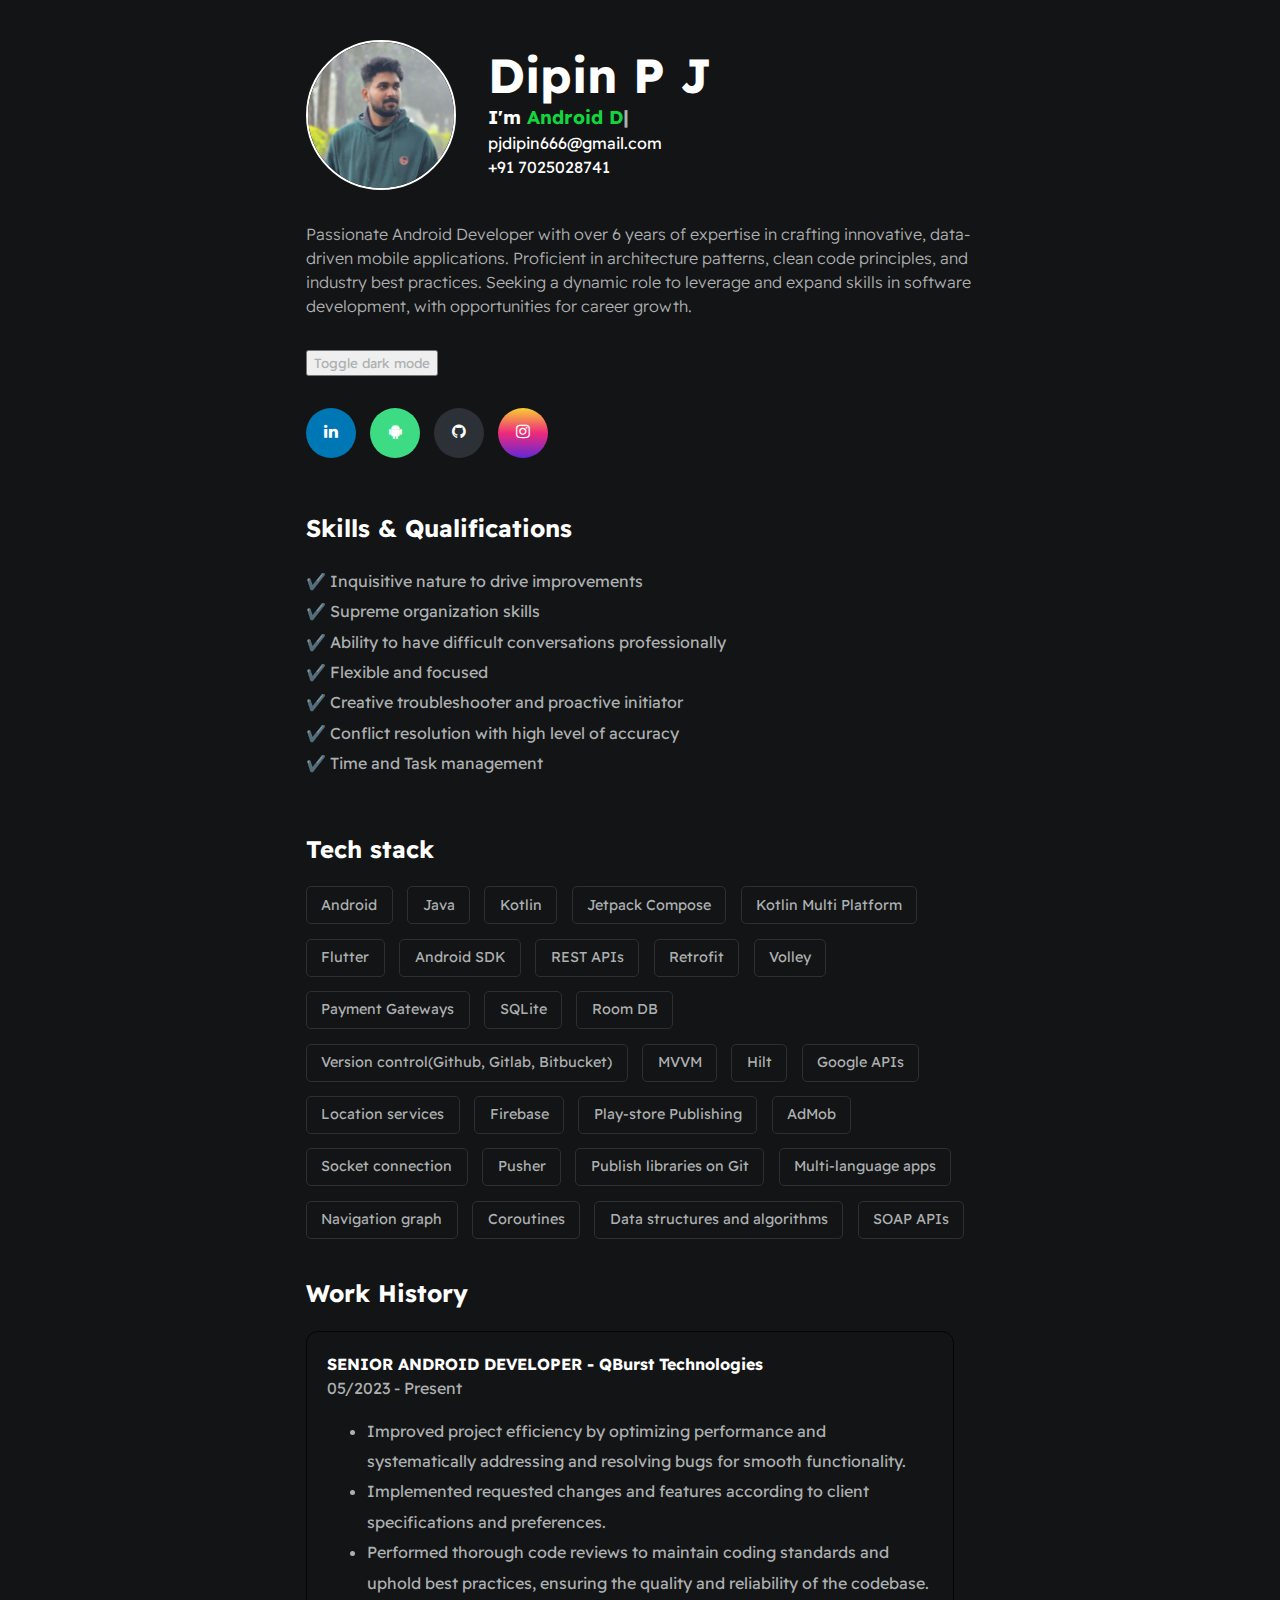
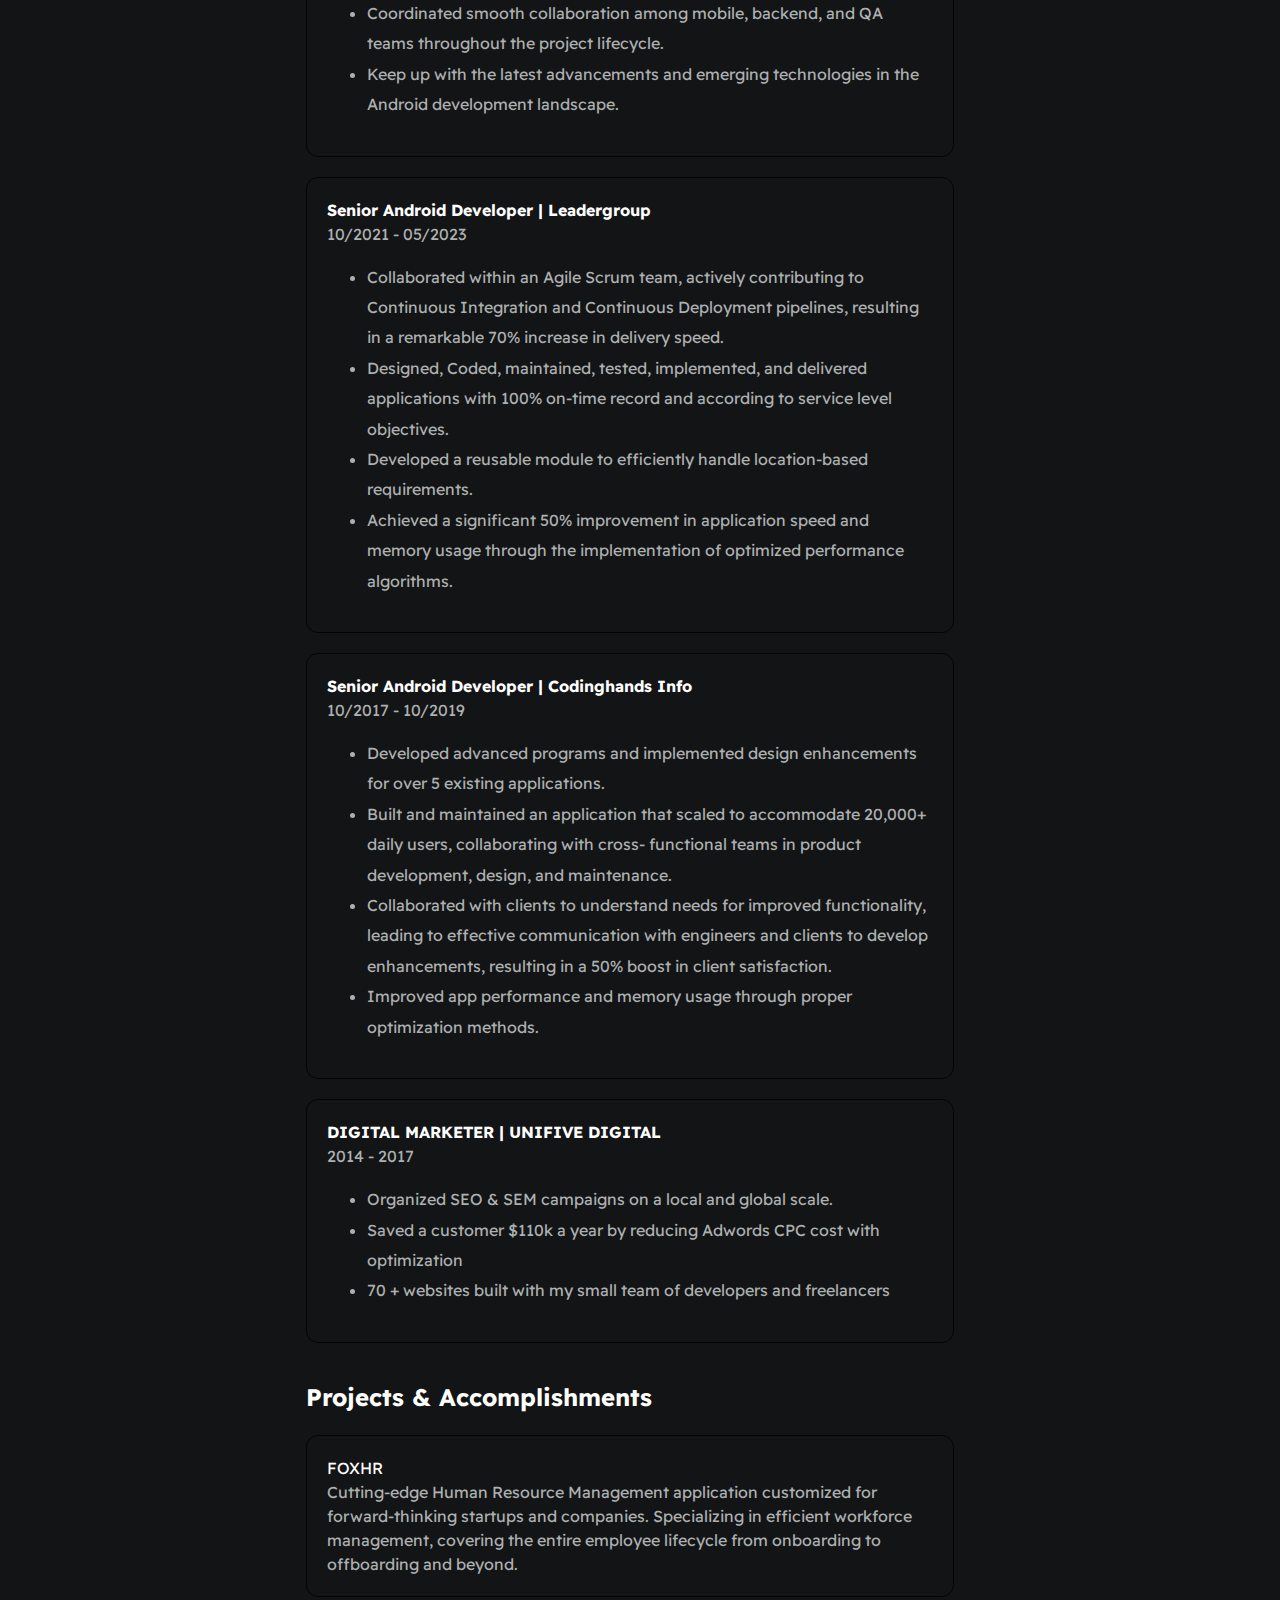
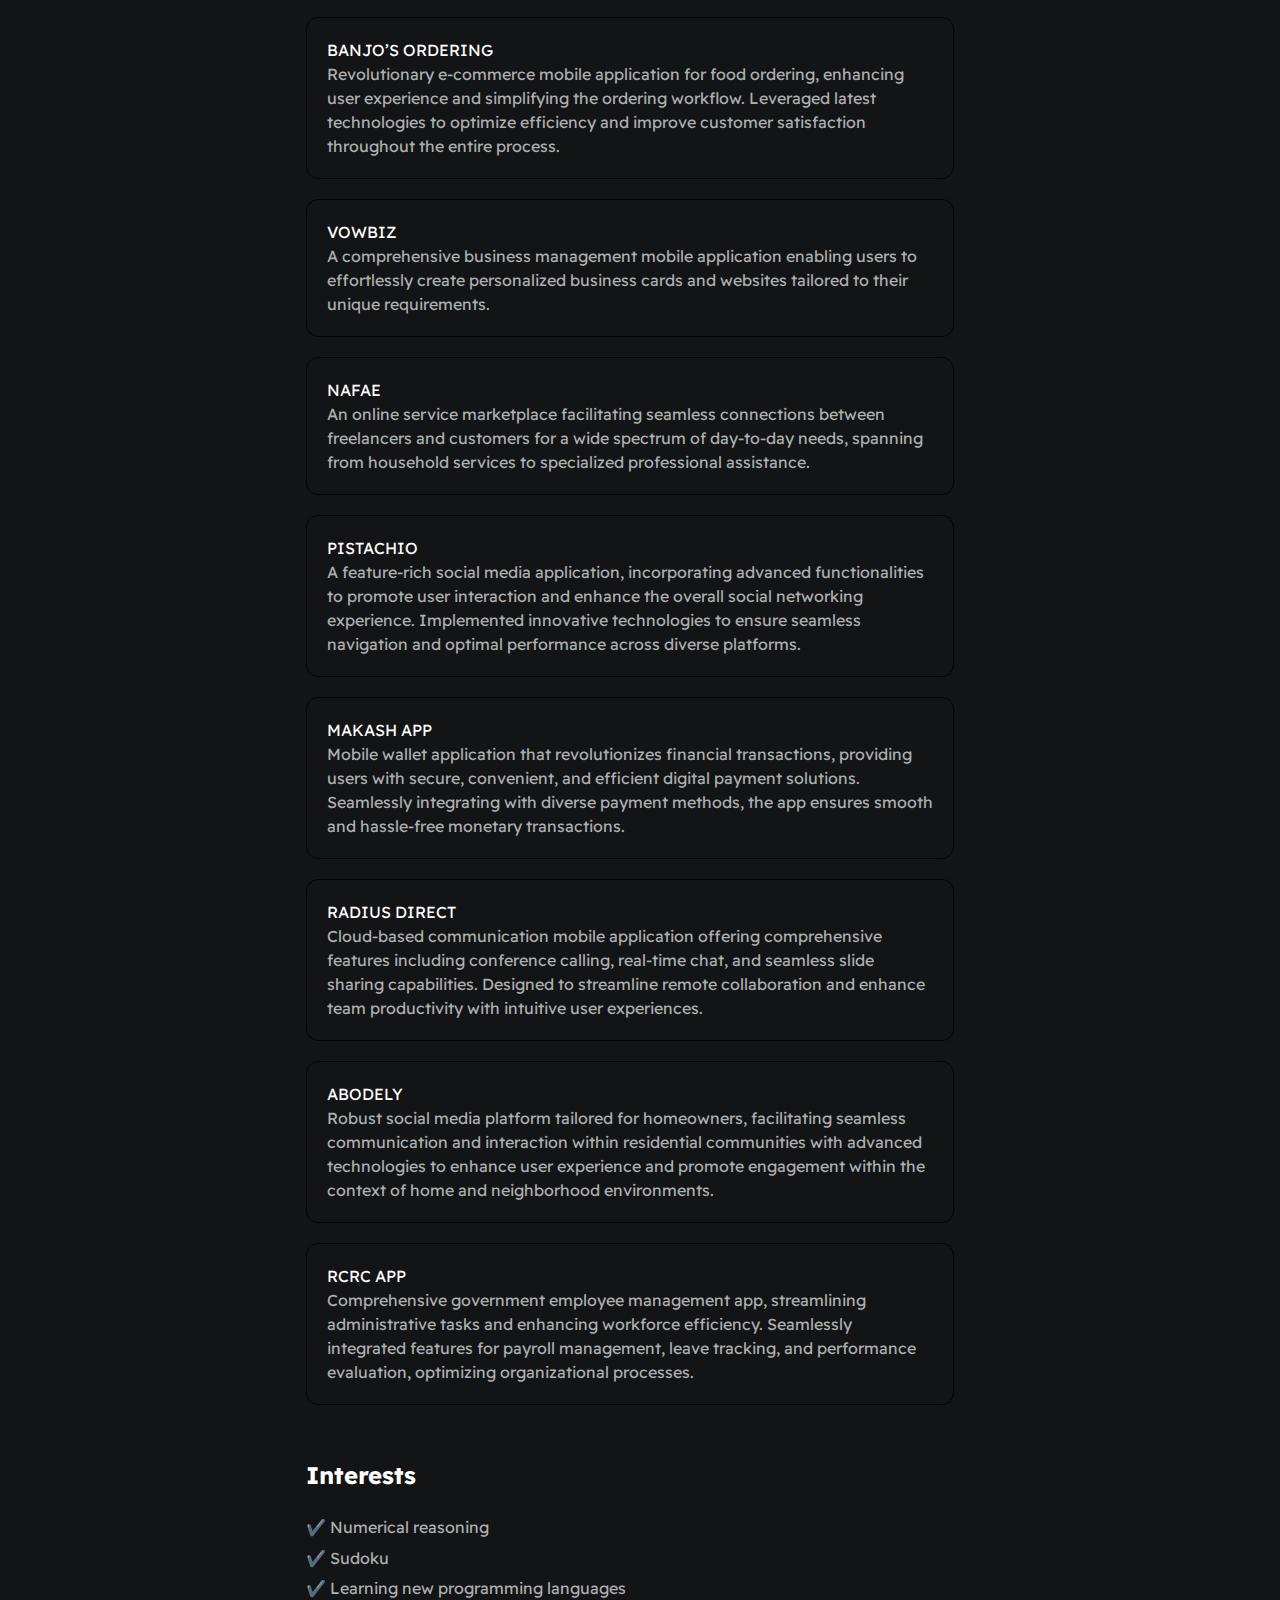
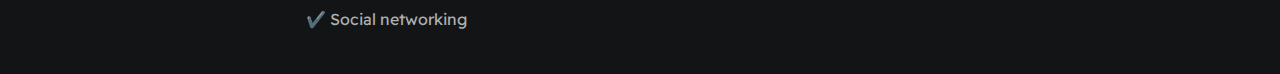
==== index.html @ d8381e1c "modified:   index.html 	modified:   styles/main.css" ====
<!DOCTYPE html>
<html>

<head>
    <meta charset="utf-8">
    <meta http-equiv="X-UA-Compatible" content="IE=edge">
    <title>Dipin P J</title>
    <link rel="icon" type="image/x-icon" href="./assets/images/favicon.ico">
    <meta name="description" content="">
    <meta name="viewport" content="width=device-width, initial-scale=1">
    <link rel="stylesheet" href="./styles/main.css">
    <link rel="preconnect" href="https://fonts.googleapis.com">
    <link rel="preconnect" href="https://fonts.gstatic.com" crossorigin>
    <link href="https://fonts.googleapis.com/css2?family=JetBrains+Mono:ital,wght@0,100..800;1,100..800&display=swap"
        rel="stylesheet">
    <link rel="stylesheet" href="https://cdnjs.cloudflare.com/ajax/libs/font-awesome/4.7.0/css/font-awesome.min.css">
</head>

<body>
    <div id="container--main">
        <section id="wrapper--hero" class="section--page">
            <img id="profile-pic" src="./assets/images/profile_dp.jpg">

            <div>
                <h1 id="user-name">Dipin P J</h1>
                <h3>I'm <span class="typing" style="color:#12D640"></span></h2>
                    <p id="email">pjdipin666@gmail.com</p>
                    <p id="email">+91 7025028741</p>

            </div>

        </section>
        <section id="wrapper--hero" class="section--page">

            <div>


                <p id="bio">
                    Passionate Android Developer with over 6 years of expertise in crafting innovative, data-driven mobile applications. Proficient in architecture patterns, clean code principles, and industry best practices. Seeking a dynamic role to leverage and expand skills in software development, with opportunities for career growth.
                </p>
            </div>

        </section>
        <section id="wrapper--hero" class="section--page">
            <div class="toggle-button">
                <button onclick="myFunction()"><p>Toggle dark mode</p></button>
            </div>

        </section>


      

        <section class="section--page">
            <div>
                <a href="https://www.linkedin.com/in/dipinpj/" target="_blank" class="fa fa-linkedin"></a>
                <a href="https://play.google.com/store/apps/developer?id=Dipin+P+J" class="fa fa-android" target="_blank"></a>
                <a href="https://github.com/dipinpj" target="_blank" class="fa fa-github"></a>
                <a href="https://www.instagram.com/dipinpj" class="fa fa-instagram" target="_blank"></a>
                <!-- <a href="./assets/resume.pdf" target="_blank">Download Resume</a> -->
            </div>
        </section>

        <section class="section--page">
            <h2>Skills & Qualifications</h2>
            <ul id="qualifications--list">
                <li>✔️ Inquisitive nature to drive improvements</li>
                <li>✔️ Supreme organization skills</li>
                <li>✔️ Ability to have difficult conversations professionally</li>
                <li>✔️ Flexible and focused</li>
                <li>✔️ Creative troubleshooter and proactive initiator</li>
                <li>✔️ Conflict resolution with high level of accuracy</li>
                <li>✔️ Time and Task management</li>
            </ul>
        </section>

        <section class="section--page">
            <h2>Tech stack</h2>

            <div id="wrapper--techstack__items">
                <div class="card--techstack"><span>Android</span></div>
                <div class="card--techstack"><span>Java</span></div>
                <div class="card--techstack"><span>Kotlin</span></div>
                <div class="card--techstack"><span>Jetpack Compose</span></div>
                <div class="card--techstack"><span>Kotlin Multi Platform</span></div>
                <div class="card--techstack"><span>Flutter</span></div>
                <div class="card--techstack"><span>Android SDK</span></div>
                <div class="card--techstack"><span>REST APIs</span></div>
                <div class="card--techstack"><span>Retrofit</span></div>
                <div class="card--techstack"><span>Volley</span></div>
                <div class="card--techstack"><span>Payment Gateways</span></div>
                <div class="card--techstack"><span>SQLite</span></div>
                <div class="card--techstack"><span>Room DB</span></div>
                <div class="card--techstack"><span>Version control(Github, Gitlab, Bitbucket)</span></div>
                <div class="card--techstack"><span>MVVM</span></div>
                <div class="card--techstack"><span>Hilt</span></div>
                <div class="card--techstack"><span>Google APIs</span></div>
                <div class="card--techstack"><span>Location services</span></div>
                <div class="card--techstack"><span>Firebase</span></div>
                <div class="card--techstack"><span>Play-store Publishing</span></div>
                <div class="card--techstack"><span>AdMob</span></div>
                <div class="card--techstack"><span>Socket connection</span></div>
                <div class="card--techstack"><span>Pusher</span></div>
                <div class="card--techstack"><span>Publish libraries on Git</span></div>
                <div class="card--techstack"><span>Multi-language apps</span></div>
                <div class="card--techstack"><span>Navigation graph</span></div>
                <div class="card--techstack"><span>Coroutines</span></div>
                <div class="card--techstack"><span>Data structures and algorithms</span></div>
                <div class="card--techstack"><span>SOAP APIs</span></div>
            </div>
        </section>

        <section id="work-history-wrapper">
            <h2>Work History</h2>

            <div class="cardItem">
                <strong>SENIOR ANDROID DEVELOPER - QBurst Technologies</strong>
                <p>05/2023 - Present</p>
               
                <ul>
                    <li>Improved project efficiency by optimizing performance and systematically addressing and resolving bugs for smooth functionality.</li>
                    <li>Implemented requested changes and features according to client specifications and preferences.</li>
                    <li>Performed thorough code reviews to maintain coding standards and uphold best practices, ensuring the quality
                        and reliability of the codebase.</li>
                    <li>Coordinated smooth collaboration among mobile, backend, and QA teams throughout the project lifecycle.</li>
                    <li>Keep up with the latest advancements and emerging technologies in the Android development landscape.</li>
                </ul>
            </div>
            <!-- <div class="card--work-history">
                   
                </div> -->

            <!-- <div class="line-break"></div> -->

            <div class="cardItem">
                <strong>Senior Android Developer | Leadergroup</strong>
                <p>10/2021 - 05/2023</p>
                <ul>
                    <li>Collaborated within an Agile Scrum team, actively contributing to Continuous Integration and
                        Continuous
                        Deployment pipelines, resulting in a remarkable 70% increase in delivery speed.</li>
                    <li>Designed, Coded, maintained, tested, implemented, and delivered applications with 100% on-time
                        record and
                        according to service level objectives.</li>
                    <li>Developed a reusable module to efficiently handle location-based requirements.</li>
                    <li>Achieved a significant 50% improvement in application speed and memory usage through the
                        implementation
                        of optimized performance algorithms.</li>
                </ul>
            </div>

            <!-- <div class="line-break"></div> -->

            <div class="cardItem">
                <strong>Senior Android Developer | Codinghands Info</strong>
                <p>10/2017 - 10/2019</p>
                <ul>
                    <li>Developed advanced programs and implemented design enhancements for over 5 existing
                        applications.</li>
                    <li>Built and maintained an application that scaled to accommodate 20,000+ daily users,
                        collaborating with cross-
                        functional teams in product development, design, and maintenance.</li>
                    <li>Collaborated with clients to understand needs for improved functionality, leading to effective
                        communication
                        with engineers and clients to develop enhancements, resulting in a 50% boost in client
                        satisfaction.</li>
                    <li>Improved app performance and memory usage through proper optimization methods.</li>
                </ul>
            </div>

            <!-- <div class="line-break"></div> -->

            <div class="cardItem">
                <strong>DIGITAL MARKETER | UNIFIVE DIGITAL</strong>
                <p>2014 - 2017</p>
                <ul>
                    <li>Organized SEO & SEM campaigns on a local and global scale.</li>
                    <li>Saved a customer $110k a year by reducing Adwords CPC cost with optimization</li>
                    <li>70 + websites built with my small team of developers and freelancers</li>
                </ul>
            </div>
        </section>



        <section class="section--page">
            <h2>Projects & Accomplishments</h2>

            <div class="cardItem">
                <a href="project1.html"><strong>FOXHR</strong></a>
                <p>Cutting-edge Human Resource Management application customized for forward-thinking startups and companies. Specializing in efficient workforce management, covering the entire employee lifecycle from onboarding to offboarding and beyond.</p>
            
            </div>
            <div class="cardItem">
                <a href="project1.html"><strong>BANJO’S ORDERING</strong></a>
                <p>Revolutionary e-commerce mobile application for food ordering, enhancing user experience and simplifying the ordering workflow. Leveraged latest technologies to optimize efficiency and improve customer satisfaction throughout the entire process.</p>
           
            </div>

            <div class="cardItem">
                <a href="project1.html"><strong>VOWBIZ </strong></a>
                <p>A comprehensive business management mobile application enabling users to effortlessly create personalized business cards and websites tailored to their unique requirements.</p>
           
            </div>

            <div class="cardItem">
                <a href="project1.html"><strong>NAFAE</strong></a>
                <p>An online service marketplace facilitating seamless connections between freelancers and customers for a wide spectrum of day-to-day needs, spanning from household services to specialized professional assistance.</p>
          
            </div>

            <div class="cardItem">
                <a href="project1.html"><strong>PISTACHIO</strong></a>
                <p>A feature-rich social media application, incorporating advanced functionalities to promote user interaction and enhance the overall social networking experience. Implemented innovative technologies to ensure seamless navigation and optimal performance across diverse platforms.</p>
           
            </div>

            <div class="cardItem">
                <a href="project1.html"><strong>MAKASH APP</strong></a>
                <p>Mobile wallet application that revolutionizes financial transactions, providing users with secure, convenient, and efficient digital payment solutions. Seamlessly integrating with diverse payment methods, the app ensures smooth and hassle-free monetary transactions.</p>
           
            </div>

            <div class="cardItem">
                <a href="project1.html"><strong>RADIUS DIRECT</strong></a>
                <p>Cloud-based communication mobile application offering comprehensive features including conference calling, real-time chat, and seamless slide sharing capabilities. Designed to streamline remote collaboration and enhance team productivity with intuitive user experiences.</p>
            </div>

            <div class="cardItem">
                <a href="project1.html"><strong>ABODELY</strong></a>
                <p>Robust social media platform tailored for homeowners, facilitating seamless communication and interaction within residential communities with advanced technologies to enhance user experience and promote engagement within the context of home and neighborhood environments.</p>
            </div>

            <div class="cardItem">
                <a href="project1.html"><strong>RCRC APP</strong></a>
                <p>Comprehensive government employee management app, streamlining administrative tasks and enhancing workforce efficiency. Seamlessly integrated features for payroll management, leave tracking, and performance evaluation, optimizing organizational processes.</p>
            </div>
                
        </section>


        
        <section class="section--page">
            <h2>Interests</h2>
            <ul id="qualifications--list">
                <li>✔️ Numerical reasoning</li>
                <li>✔️ Sudoku</li>
                <li>✔️ Learning new programming languages</li>
                <li>✔️ Social networking</li>
            </ul>
        </section>

    </div>

    <script src="assets/vendor/jquery/jquery.min.js"></script>
    <script src="assets/vendor/bootstrap/js/bootstrap.bundle.min.js"></script>
    <script src="assets/vendor/jquery.easing/jquery.easing.min.js"></script>
    <script src="assets/vendor/php-email-form/validate.js"></script>
    <script src="assets/vendor/waypoints/jquery.waypoints.min.js"></script>
    <script src="assets/vendor/counterup/counterup.min.js"></script>
    <script src="assets/vendor/owl.carousel/owl.carousel.min.js"></script>
    <script src="assets/vendor/isotope-layout/isotope.pkgd.min.js"></script>
    <script src="assets/vendor/venobox/venobox.min.js"></script>
    <script src="assets/vendor/typed.js/typed.min.js"></script>
    <script type="text/javascript">
        var typed = new Typed('.typing', {
            strings: ["Android Developer", "Kotlin Dev", "Coder", "AI Enthusiast"],
            loop: true,
            typeSpeed: 65,
            backSpeed: 65
        });
    </script>

    <!-- Template Main JS File -->
    <script src="assets/js/main.js"></script>
    <script>
        function myFunction() {
           var element = document.body;
           element.classList.toggle("white-mode");
        }
        </script>
</body>

</html>
---- styles/main.css ----
@import url('https://fonts.googleapis.com/css2?family=Readex+Pro:wght@300;400;500;600;700&display=swap');

:root {
    --mainTextColor-light: #000;
    --secondaryTextColor-light: rgb(51 51 51);
    --mainLinkColor-light: #0da2b8;
    --mainBorderColor-light: rgb(218, 218, 218);
    --mainBgColor-light: rgb(249, 250, 251);
    --mainCardColor-dark: #f0f0f0;

    --mainTextColor-dark: #fff;
    --secondaryTextColor-dark: #adb0b1;
    --mainLinkColor-dark: rgb(30, 190, 214);
    --mainBorderColor-dark: #2b3031;
    --mainBgColor-dark: #131415;
    --mainCardColor-dark: #242525;

    --mainTextColor: var(--mainTextColor-dark);
    --secondaryTextColor: var(--secondaryTextColor-dark);
    --mainLinkColor: var(--mainLinkColor-dark);
    --mainBorderColor: var(--mainBorderColor-dark);
    --mainBgColor: var(--mainBgColor-dark);
    --themeOppoColor: var(--mainTextColor-dark);
    --mainCardColor: var(--mainCardColor-dark);

    /* --mainTextColor: var(--mainTextColor-light);
    --secondaryTextColor: var(--secondaryTextColor-light);
    --mainLinkColor: var(--mainLinkColor-light);
    --mainBorderColor: var(--mainBorderColor-light);
    --mainBgColor: var(--mainBgColor-light);
    --themeOppoColor: var(--mainTextColor-dark);
    --mainCardColor: var(--mainCardColor-dark); */

}

.white-mode {
    --mainTextColor: var(--mainTextColor-light);
    --secondaryTextColor: var(--secondaryTextColor-light);
    --mainLinkColor: var(--mainLinkColor-light);
    --mainBorderColor: var(--mainBorderColor-light);
    --mainBgColor: var(--mainBgColor-light);
    --themeOppoColor: var(--mainTextColor-dark);
    --mainCardColor: var(--mainCardColor-dark);
  }


* {
    font-family: 'Readex Pro';
    line-height: 1.5em;
    box-sizing: border-box;
    color: var(--mainTextColor);

}

body {
    background-color: var(--mainBgColor);
}

p,
span,
li {
    color: var(--secondaryTextColor);
    font-size: 1em;
}

a {
    text-decoration: none;
    color: var(--mainLinkColor);
    font-weight: 500;
}

li {
    line-height: 1.9em;
}

#container--main {
    max-width: 700px;
    margin: 0 auto;
    padding: 1em;
}

.section--page {
    padding-top: 1em;
    padding-bottom: 1em;
}

#wrapper--hero {
    display: flex;
    align-items: center;
    gap: 2em;
}

#bio,
a {
    font-weight: 300;
}

#user-name {
    font-size: 48px;
    line-height: 1em;
    margin-bottom: 4px;
}

#profile-pic {
    width: 150px;
    height: 150px;
    object-fit: cover;
    border: 2px solid rgb(255, 255, 255);
    border-radius: 50%;
    -moz-border-radius: 50%;
    -webkit-border-radius: 50%;
}

#project-pic {
    width: 150px;
    height: 150px;
    object-fit: cover;
    border-radius: 20%;
    -moz-border-radius: 20%;
    -webkit-border-radius: 20%;
    box-shadow: 0 5px 5px rgba(255, 255, 255, 0.1);
}

#email {
    color: var(--mainTextColor);
}


#toggle-button {
    color: var(--themeOppoColor);
}

#socials--list {
    display: flex;
    justify-content: space-between;
    column-gap: 1em;
    flex-wrap: wrap;
}

#socials--list a {
    font-weight: 300;
    color: var(--secondaryTextColor);
    font-size: 0.9em;
    transition: 0.3s;
}

#socials--list a:hover {
    font-weight: 100;
    color: var(--mainLinkColor);
    font-size: 0.9em;
}

#qualifications--list {
    list-style: none;
    margin: 0;
    padding: 0;
}

#wrapper--techstack__items {
    display: flex;
    flex-wrap: wrap;
    gap: 1em;
    font-size: 0.9em;
}

.card--techstack {
    border: 1px solid var(--mainBorderColor);
    border-radius: 5px;
    padding: 0.5em 1em;
    align-items: center;
}

.coding-font {
    font-family: 'Times New Roman', Times, serif;
}

.card--project {
    padding-top: 1em;
    padding-bottom: 1em;
    border-top: 1px solid var(--mainBorderColor);
}

.card--project a {
    color: var(--mainTextColor);

    transition: 0.3s;
}

.card--project a:hover {
    color: rgb(30, 190, 214);

}

.card--work-history {
    border-left: 1px solid var(--mainBorderColor);
    margin-top: 3em;
    margin-bottom: 3em;
    padding-left: 2em;
}

.line-break {
    background-color: var(--mainBorderColor);
    height: 1px;
}

.simple-card {
    flex: 0 0 auto;
    border: 1px solid #ddd;
    border-radius: 5px;
    padding: 16px;
    margin-bottom: 20px;
    background-color: #100d0d;
    box-shadow: 0 2px 4px rgba(255, 255, 255, 0.1);
}

.card-container {
    display: flex;
    overflow: auto;
    white-space: nowrap;
}

/* Style for each individual card */
.card {
    flex: 0 0 auto;
    width: 200px;
    /* Adjust the width as needed */
    margin-right: 10px;
    /* Spacing between cards */
    border: 1px solid #ddd;
    border-radius: 5px;
    box-shadow: 0 2px 4px rgba(0, 0, 0, 0.1);
}

/* Style for each individual card */
.screenshot {
    flex: 0 0 auto;
    width: 200px;
    /* Adjust the width as needed */
    margin-right: 10px;
    /* Spacing between cards */
    border: 1px solid #ddd;
    border-radius: 5px;
    box-shadow: 0 2px 4px rgba(0, 0, 0, 0.1);
}

/* Style for the card image */
.card img {
    max-width: 100%;
    height: auto;
    border-radius: 5px;
}

/* Style for card content */
.card-content {
    padding: 10px;
}

@media(max-width:600px) {

    .section--page {
        padding-top: 1em;
        padding-bottom: 1em;
    }

    #wrapper--hero {
        display: flex;
        align-items: start;
        gap: 1em;
    }

    #profile-pic {
        width: 180px;
        height: 180px;
    }

    #wrapper--hero {
        flex-direction: column;
    }

    .card--work-history {
        border-left: none;
        padding-left: 0;
    }
}


p,
h1 {
    margin: 0px;
    padding: 0px;
}


h1.page-header {
    margin: 0;
    padding: 0;
}

h3 {
    margin: 0px;
    padding: 0px;
}

h3.page-header {
    margin: 0;
    padding: 0;
}

.jetbrains-mono-normal {
    font-family: "JetBrains Mono", monospace;
    font-optical-sizing: auto;
    font-weight: 12px;
    font-style: normal;
}

.fa {
    padding: 15px;
    width: 50px;
    height: 50px;
    margin-right: 10px;
    text-align: center;
    align-items: center;
    text-decoration: none;
}

/* Add a hover effect if you want */
.fa:hover {
    opacity: 0.7;
}

/* Set a specific color for each brand */

/* Facebook */
.fa-facebook {
    border-radius: 50%;
    background: #3B5998;
    color: white;
}

/* Twitter */
.fa-twitter {
    border-radius: 50%;
    background: #55ACEE;
    color: white;
}

.fa-instagram {
    border-radius: 50%;
    background-image: linear-gradient(#f9ce34, #ee2a7b, #6228d7);
    color: white;
}

.fa-linkedin {
    border-radius: 50%;
    background: #0077b5;
    color: white;
}


.fa-android {
    border-radius: 50%;
    background: #3DDC84;
    color: white;
}

.fa-github {
    border-radius: 50%;
    background: #2b3137;
    color: white;
}


.grid-container {
    grid-template-columns: auto auto;
    padding: 10px;
  }
  
  .grid-item {
    border: 1px solid rgba(0, 0, 0, 0.8);
    padding: 20px;
    font-size: 14px;
    margin-right: 12px;
    margin-bottom: 12px;
    text-align: start;
  }

  /* Project Section */
  .container {
    display: flex;
    justify-content: center;
    height: 220px;
  }
  .cardItem {
    border: 1px solid rgba(0, 0, 0, 0.8);
    border-radius: 12px;
    margin-top: 20px;
    margin-right: 20px;
    padding: 20px;
    text-align: start;
    transition: all 500ms ease-in-out;
  }
  .cardItem:hover {
    margin-top: 40px;
    cursor: pointer;
    box-shadow: 0px 12px 30px 0px rgba(0, 0, 0, 0.2);
    transition: all 800ms cubic-bezier(0.19, 1, 0.22, 1);
  }
  .cardLabel {
    margin-top: 24px;
    width: 100%;
    font-size: 16px;
    display: block;
  }
  .material-icons {
    font-size: 64px;
    margin-top: 24px;
    color: #1ab5ad;
  }
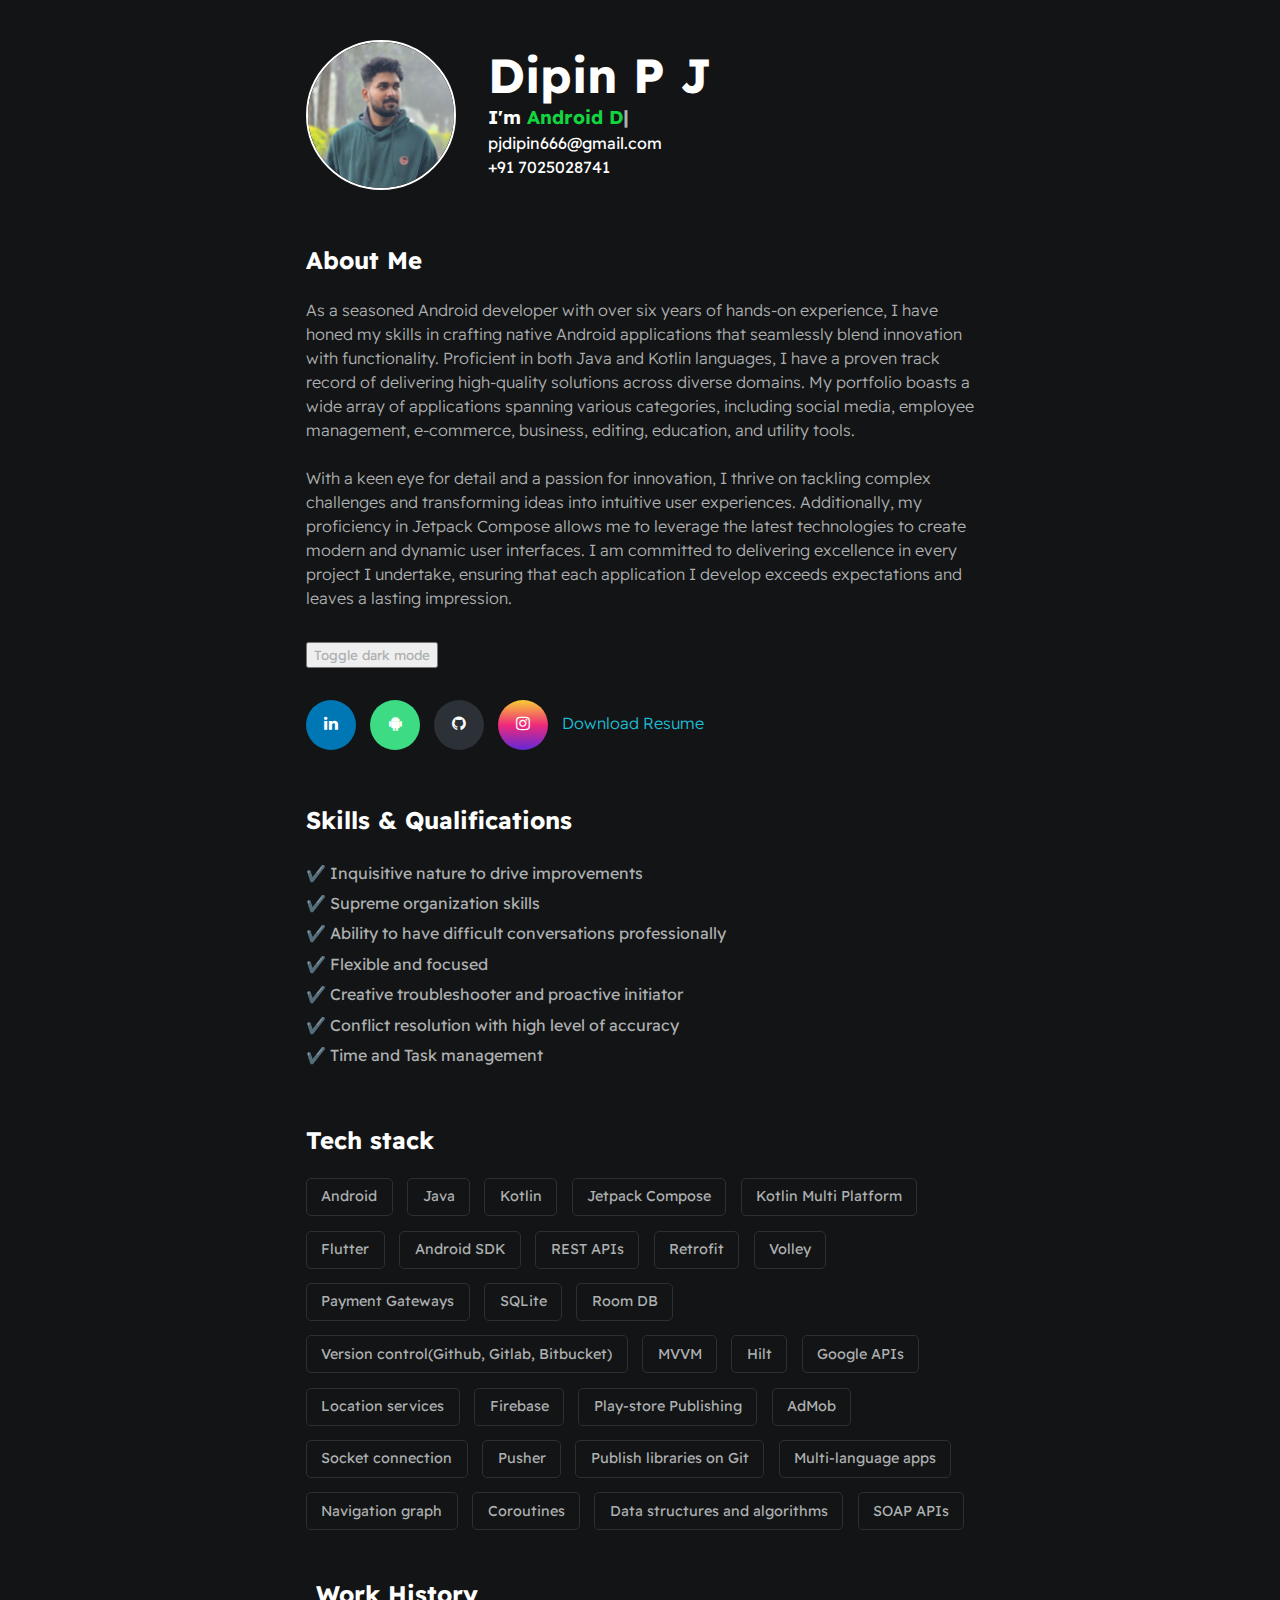
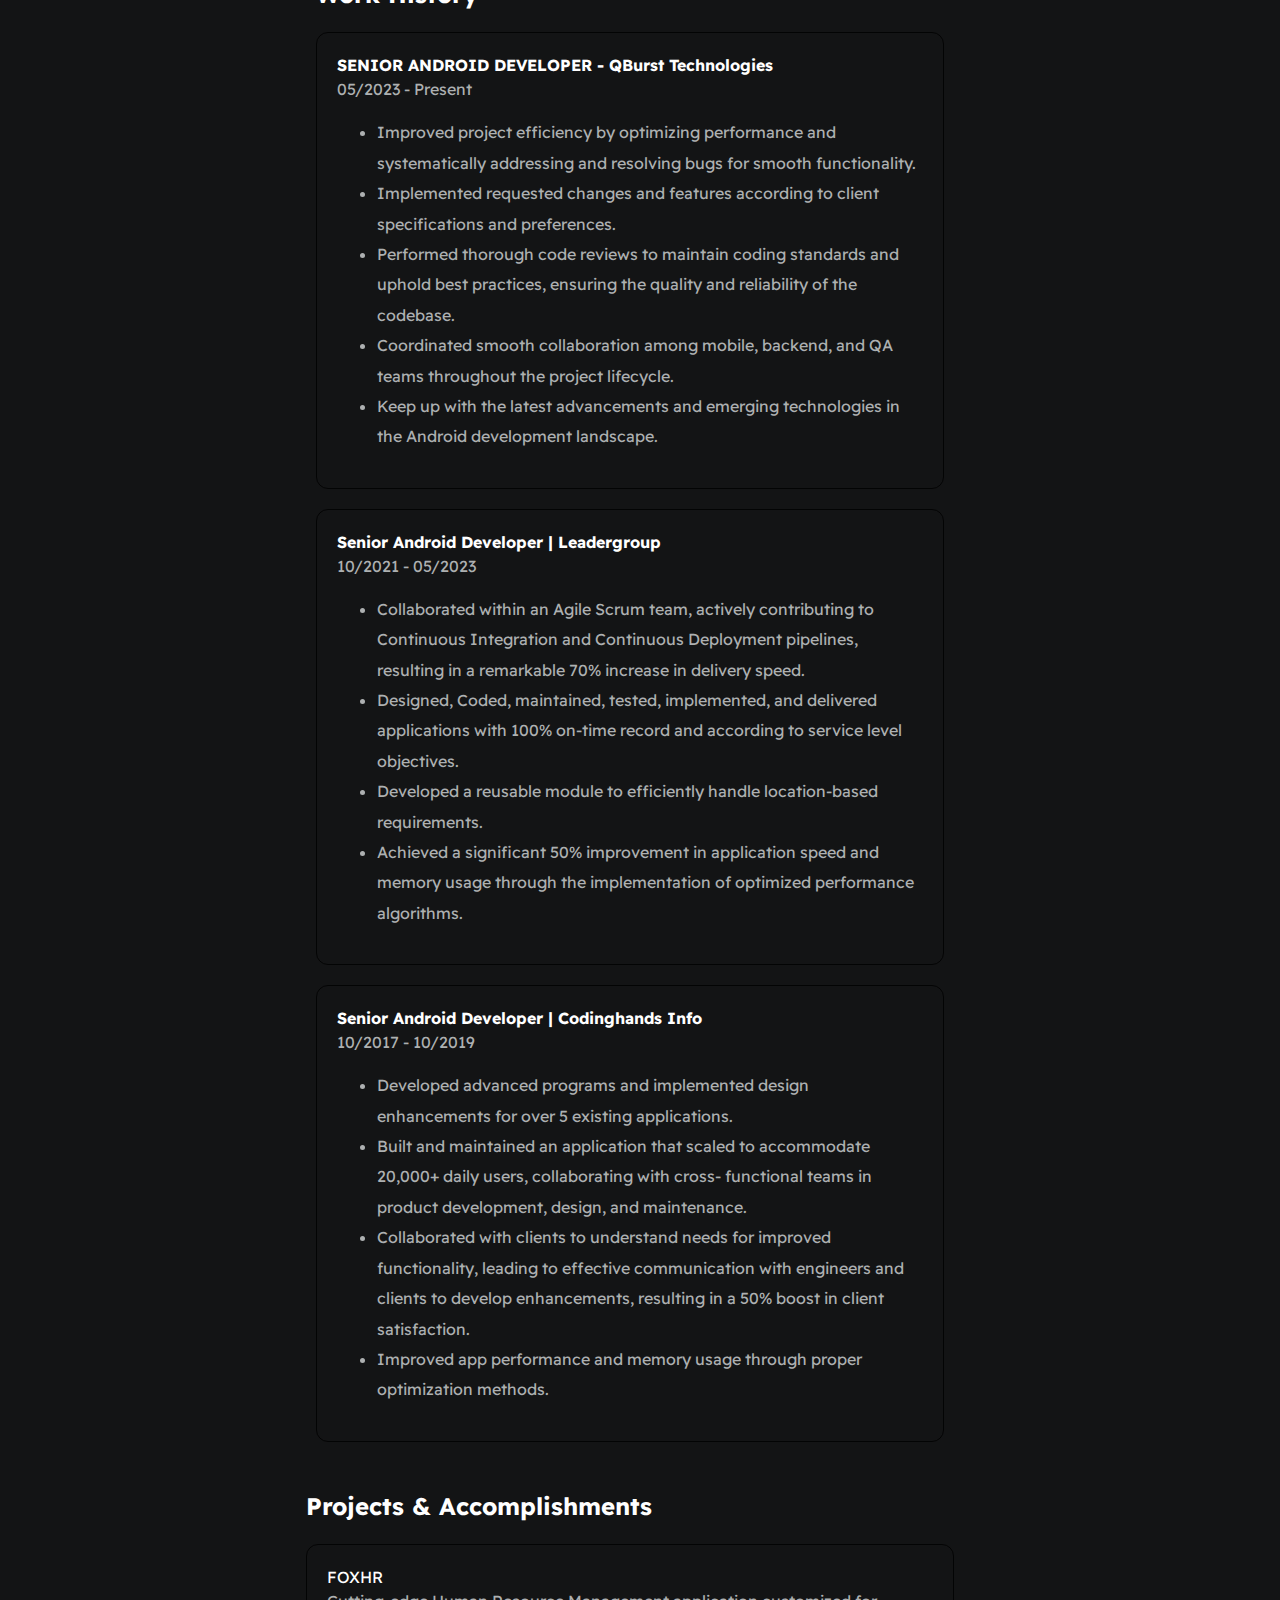
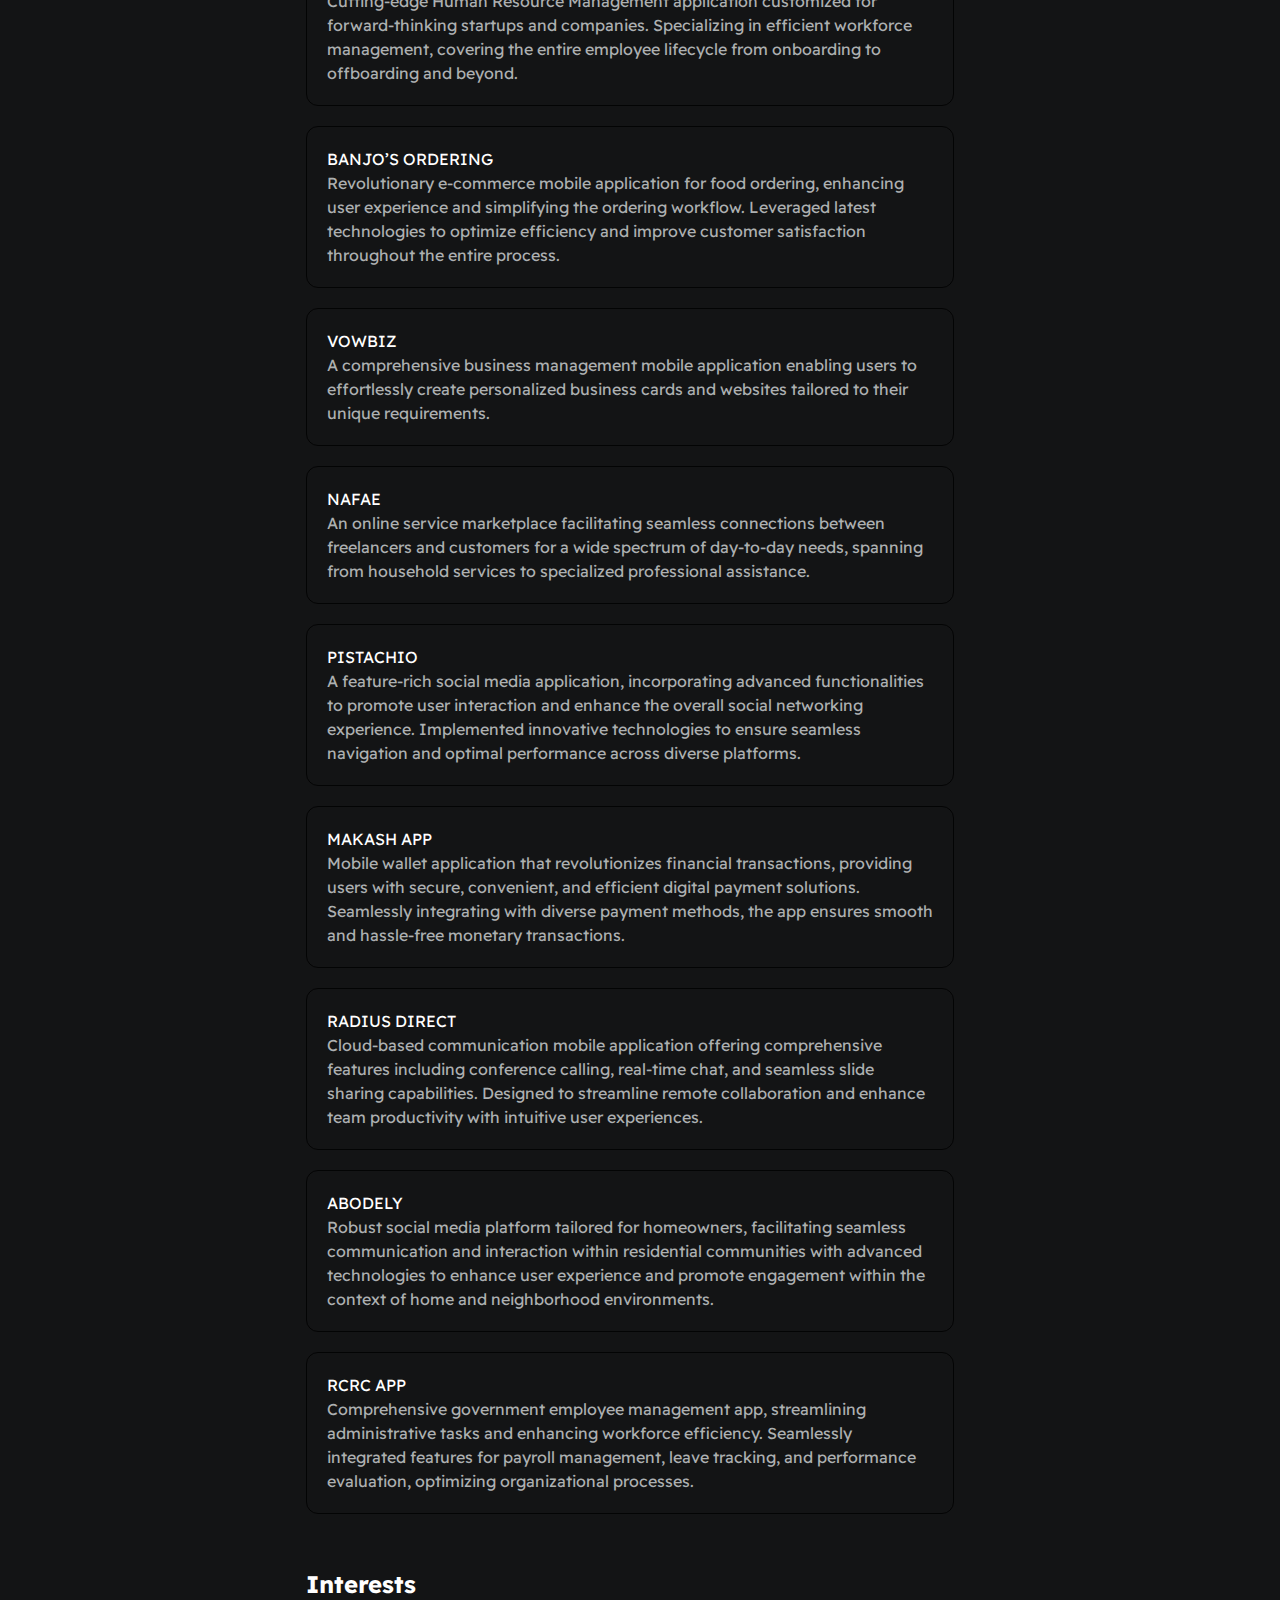
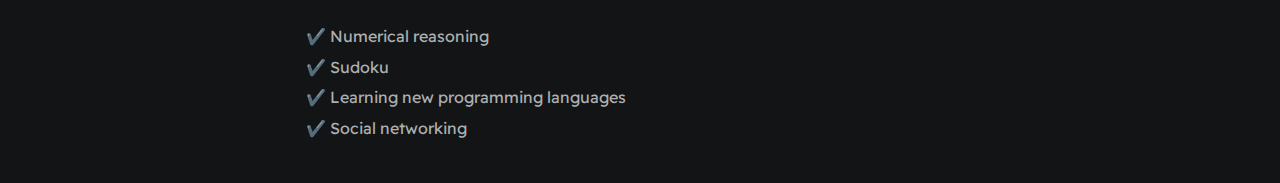
==== commit 25b9f9ab: "Your comment" ====
--- a/index.html
+++ b/index.html
@@ -34,9 +34,9 @@
 
             <div>
 
-
+                <h2>About Me</h2>
                 <p id="bio">
-                    Passionate Android Developer with over 6 years of expertise in crafting innovative, data-driven mobile applications. Proficient in architecture patterns, clean code principles, and industry best practices. Seeking a dynamic role to leverage and expand skills in software development, with opportunities for career growth.
+                  As a seasoned Android developer with over six years of hands-on experience, I have honed my skills in crafting native Android applications that seamlessly blend innovation with functionality. Proficient in both Java and Kotlin languages, I have a proven track record of delivering high-quality solutions across diverse domains. My portfolio boasts a wide array of applications spanning various categories, including social media, employee management, e-commerce, business, editing, education, and utility tools.<br><br>With a keen eye for detail and a passion for innovation, I thrive on tackling complex challenges and transforming ideas into intuitive user experiences. Additionally, my proficiency in Jetpack Compose allows me to leverage the latest technologies to create modern and dynamic user interfaces. I am committed to delivering excellence in every project I undertake, ensuring that each application I develop exceeds expectations and leaves a lasting impression.
                 </p>
             </div>
 
@@ -45,11 +45,7 @@
             <div class="toggle-button">
                 <button onclick="myFunction()"><p>Toggle dark mode</p></button>
             </div>
-
-        </section>
-
-
-      
+        </section>
 
         <section class="section--page">
             <div>
@@ -57,7 +53,7 @@
                 <a href="https://play.google.com/store/apps/developer?id=Dipin+P+J" class="fa fa-android" target="_blank"></a>
                 <a href="https://github.com/dipinpj" target="_blank" class="fa fa-github"></a>
                 <a href="https://www.instagram.com/dipinpj" class="fa fa-instagram" target="_blank"></a>
-                <!-- <a href="./assets/resume.pdf" target="_blank">Download Resume</a> -->
+                <a href="./assets/resume.pdf" target="_blank">Download Resume</a>
             </div>
         </section>
 
@@ -110,7 +106,7 @@
             </div>
         </section>
 
-        <section id="work-history-wrapper">
+        <section id="work-history-wrapper" class="grid-container">
             <h2>Work History</h2>
 
             <div class="cardItem">
@@ -170,7 +166,7 @@
 
             <!-- <div class="line-break"></div> -->
 
-            <div class="cardItem">
+            <!-- <div class="cardItem">
                 <strong>DIGITAL MARKETER | UNIFIVE DIGITAL</strong>
                 <p>2014 - 2017</p>
                 <ul>
@@ -178,7 +174,7 @@
                     <li>Saved a customer $110k a year by reducing Adwords CPC cost with optimization</li>
                     <li>70 + websites built with my small team of developers and freelancers</li>
                 </ul>
-            </div>
+            </div> -->
         </section>
 
 
--- a/styles/main.css
+++ b/styles/main.css
@@ -171,7 +171,8 @@
 }
 
 .coding-font {
-    font-family: 'Times New Roman', Times, serif;
+    font-family: IBM Plex Mono;
+    /* font-family: 'Times New Roman', Times, serif; */
 }
 
 .card--project {
@@ -307,7 +308,8 @@
 }
 
 .jetbrains-mono-normal {
-    font-family: "JetBrains Mono", monospace;
+    font-family: IBM Plex Mono;
+    /* font-family: "JetBrains Mono", monospace; */
     font-optical-sizing: auto;
     font-weight: 12px;
     font-style: normal;
@@ -397,14 +399,15 @@
     margin-right: 20px;
     padding: 20px;
     text-align: start;
-    transition: all 500ms ease-in-out;
-  }
-  .cardItem:hover {
+    /* transition: all 500ms ease-in-out; */
+    background-color: (--mainCardColor-dark);
+  }
+  /* .cardItem:hover {
     margin-top: 40px;
-    cursor: pointer;
+    /* cursor: pointer; */
     box-shadow: 0px 12px 30px 0px rgba(0, 0, 0, 0.2);
-    transition: all 800ms cubic-bezier(0.19, 1, 0.22, 1);
-  }
+    /* transition: all 800ms cubic-bezier(0.19, 1, 0.22, 1); } 
+  */
   .cardLabel {
     margin-top: 24px;
     width: 100%;
@@ -415,4 +418,14 @@
     font-size: 64px;
     margin-top: 24px;
     color: #1ab5ad;
+  }
+
+  .dark-mode{
+    --mainTextColor: var(--mainTextColor-dark);
+    --secondaryTextColor: var(--secondaryTextColor-dark);
+    --mainLinkColor: var(--mainLinkColor-dark);
+    --mainBorderColor: var(--mainBorderColor-dark);
+    --mainBgColor: var(--mainBgColor-dark);
+    --themeOppoColor: var(--mainTextColor-dark);
+    --mainCardColor: var(--mainCardColor-dark);
   }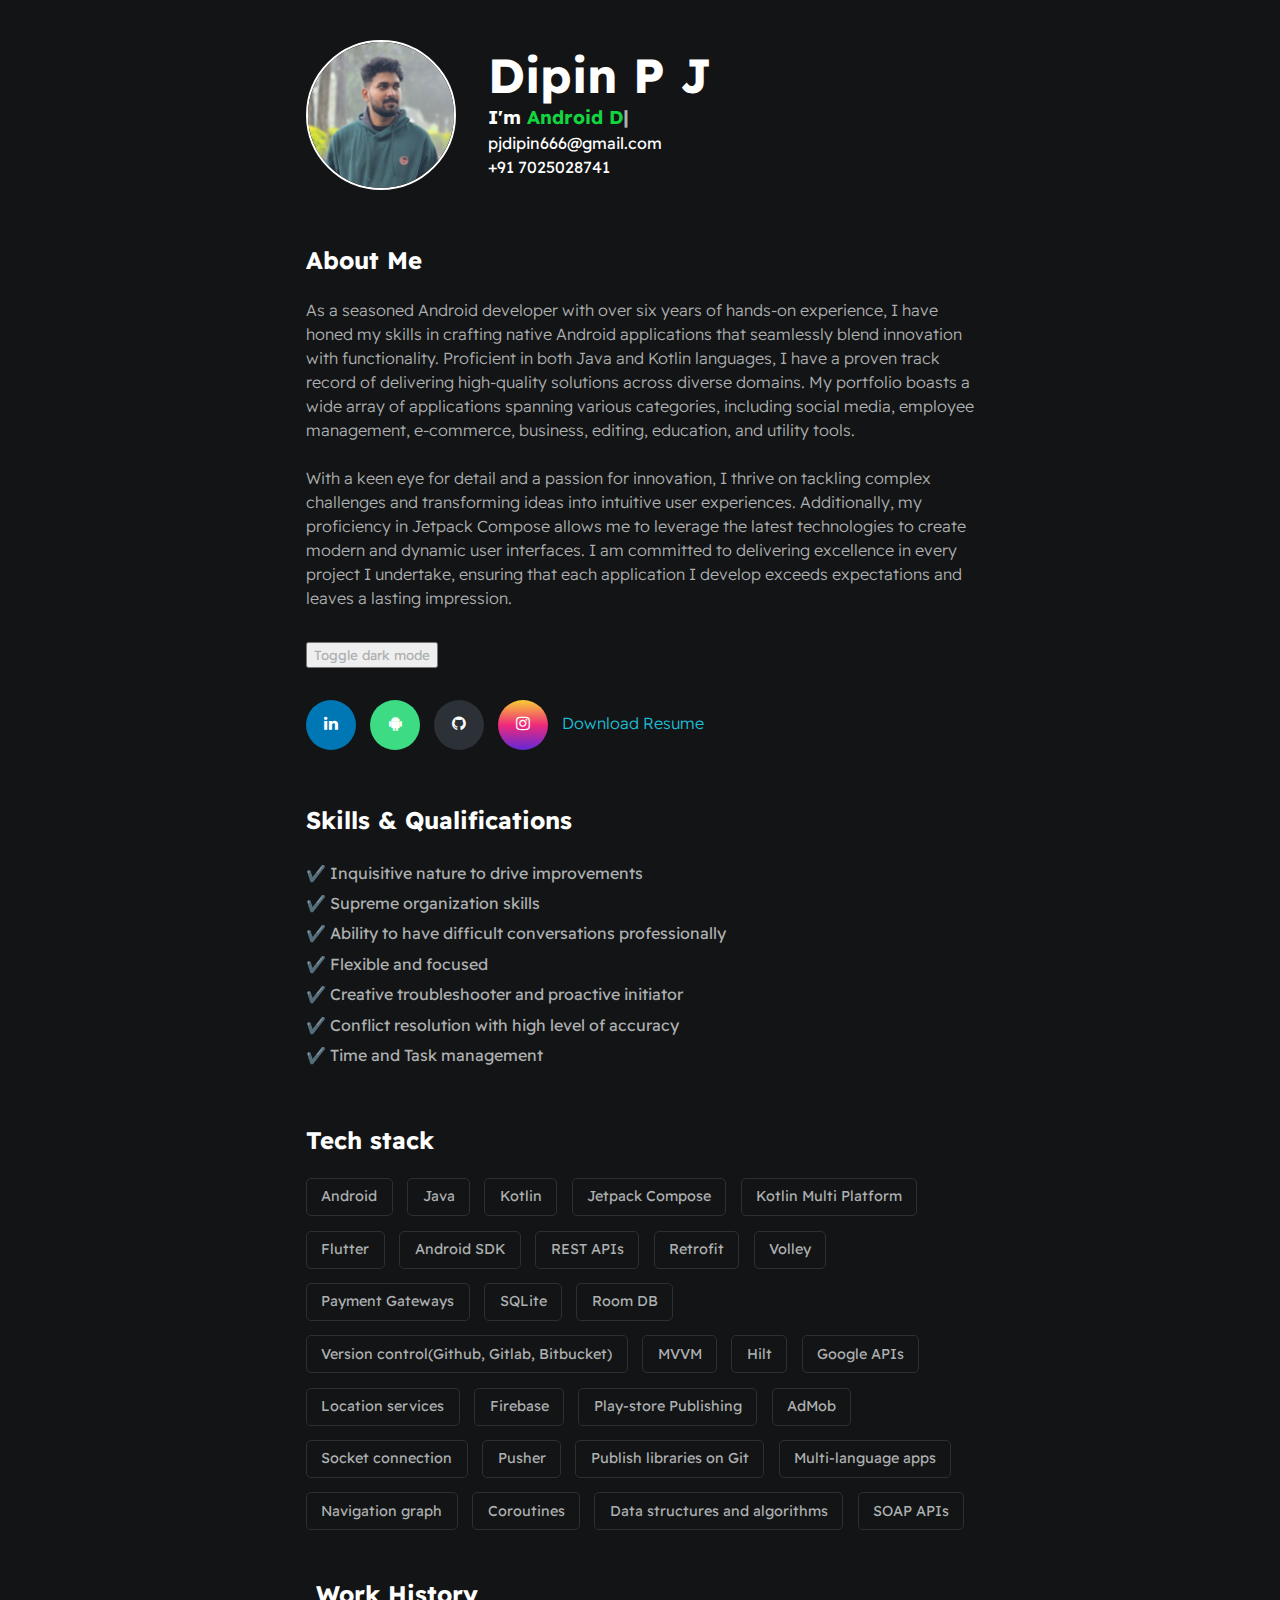
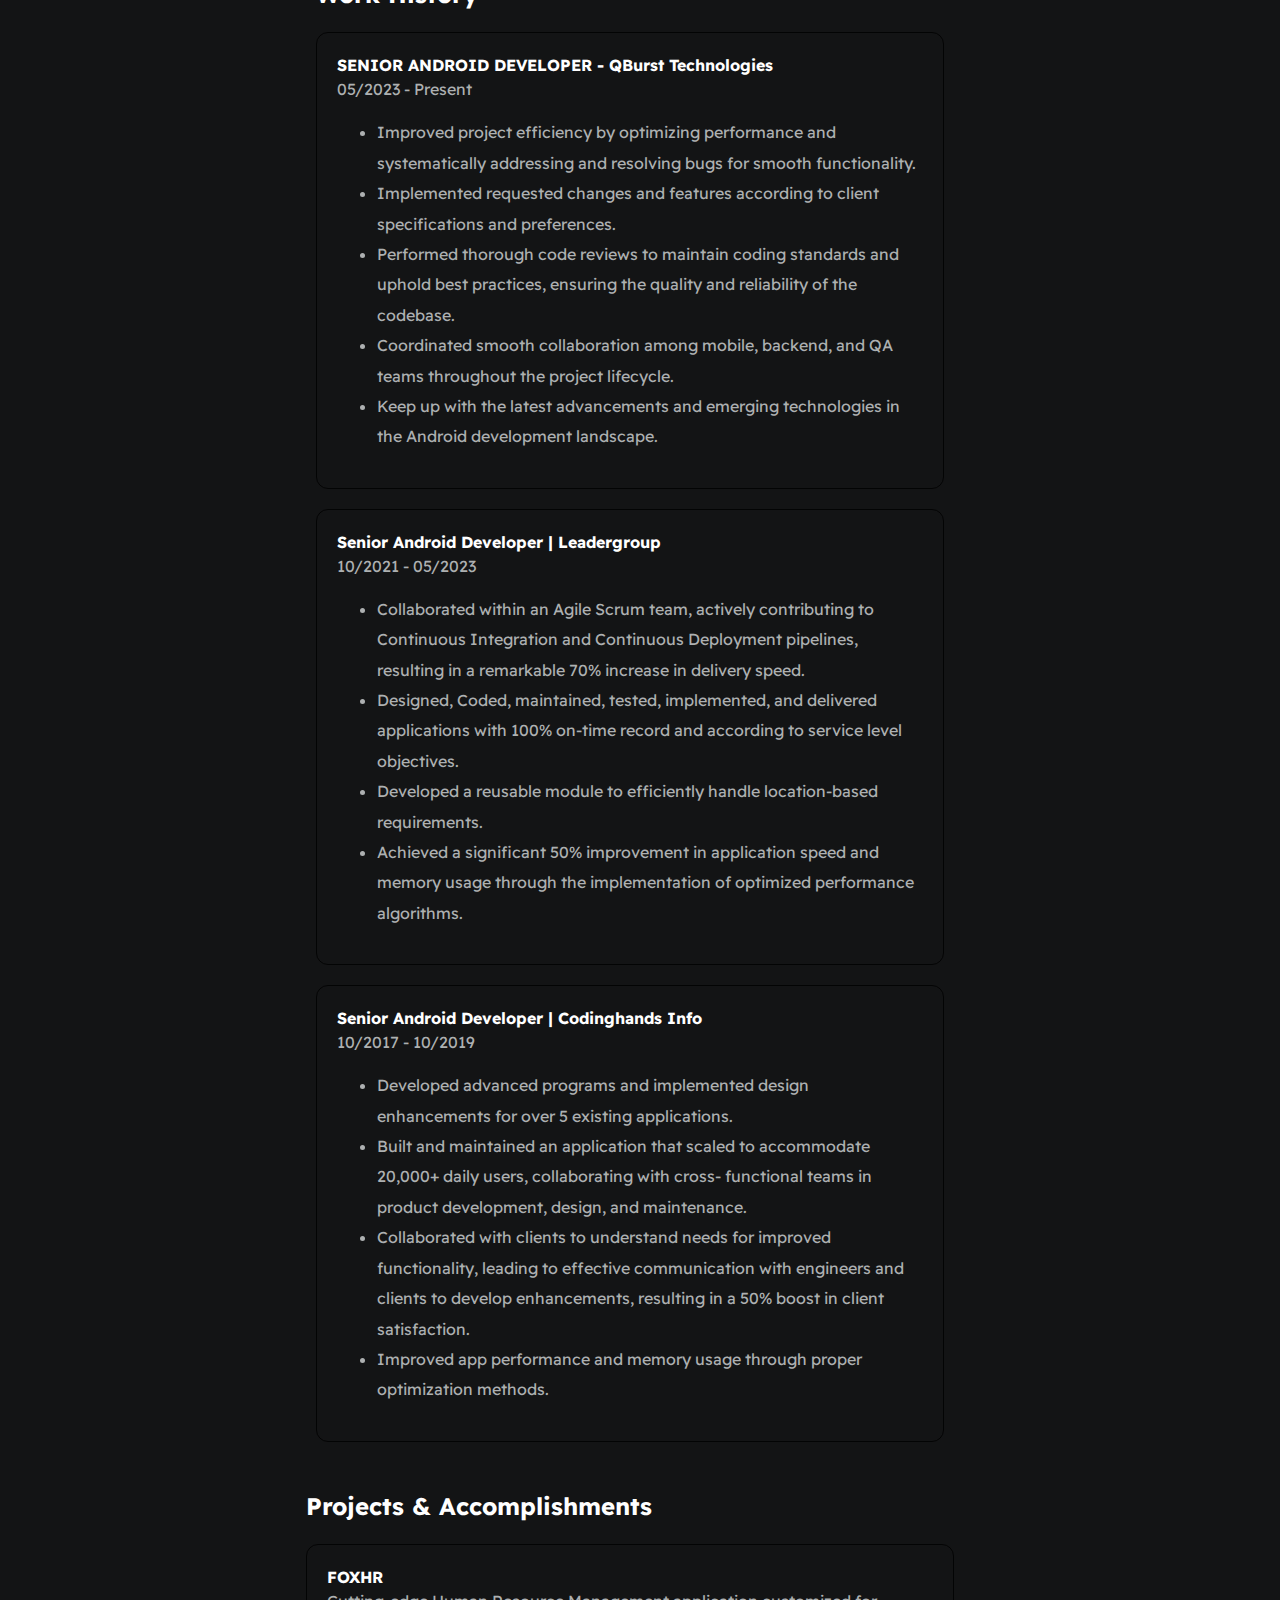
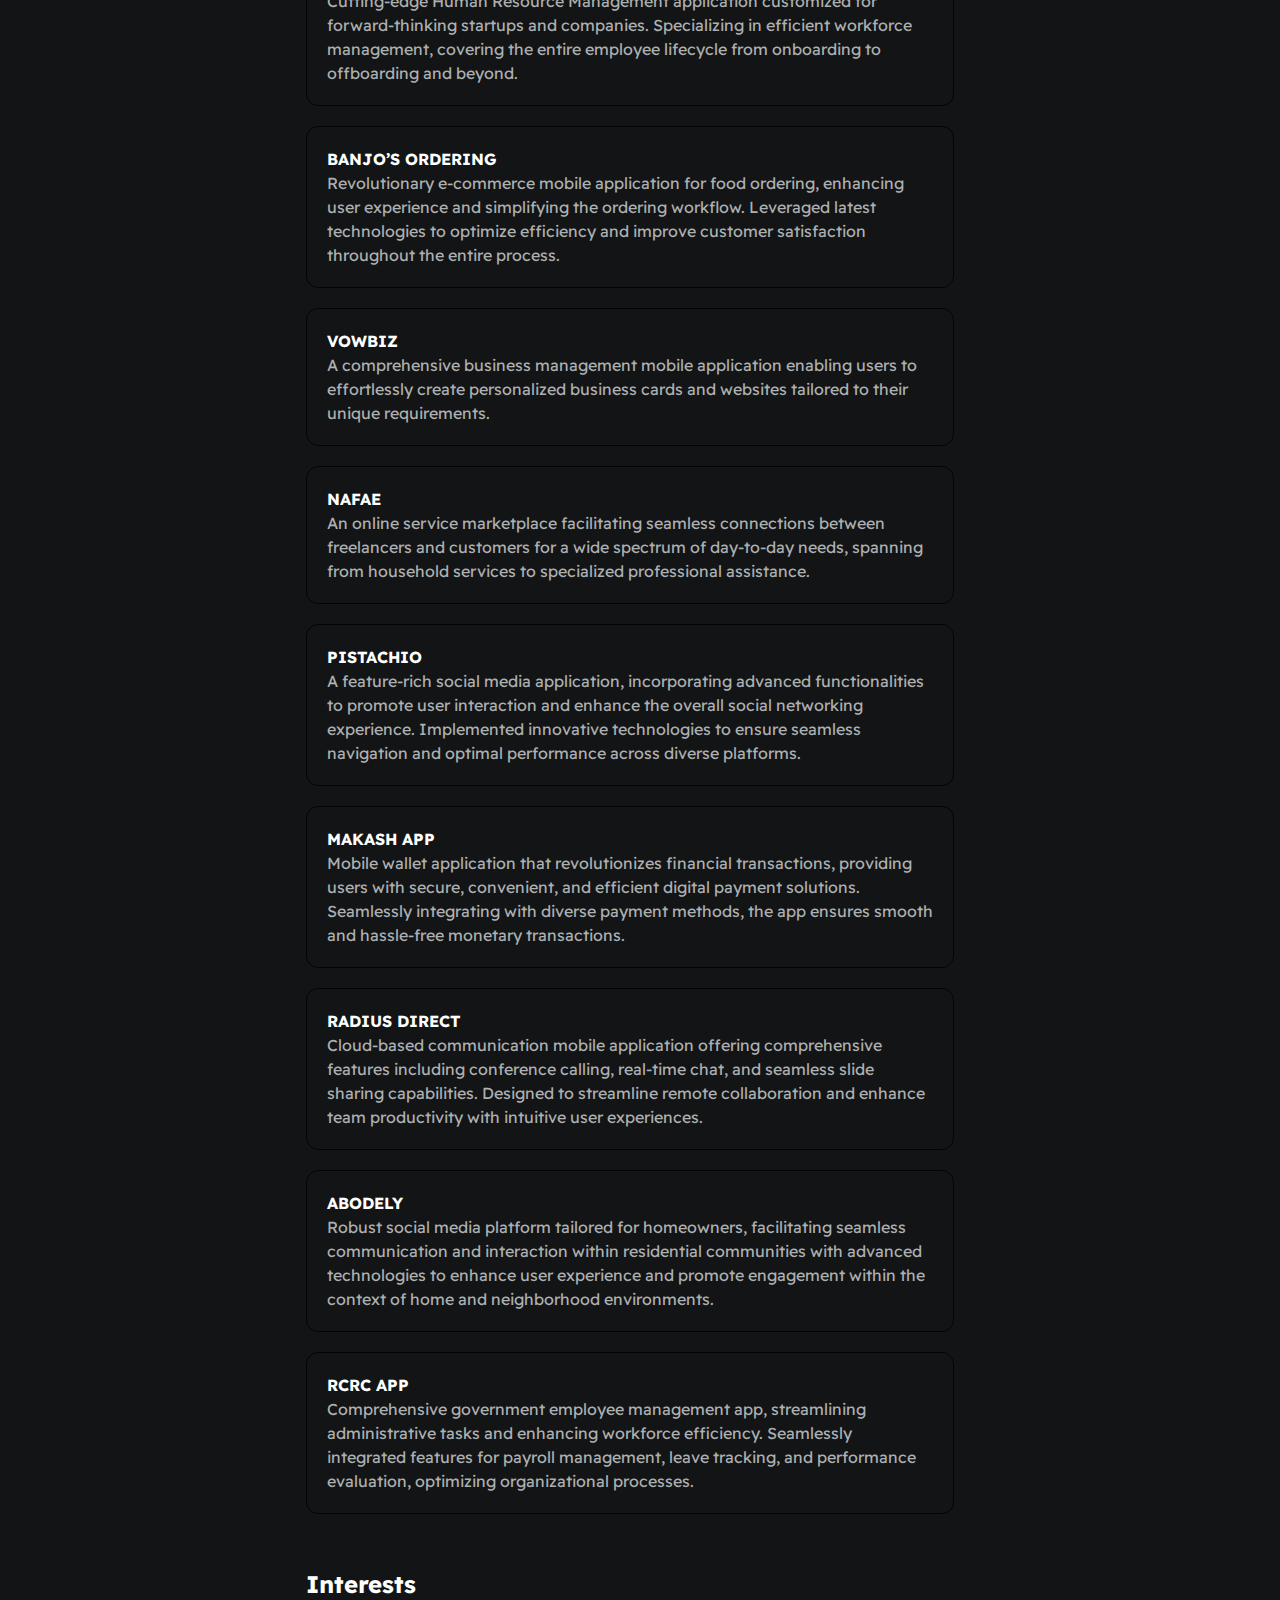
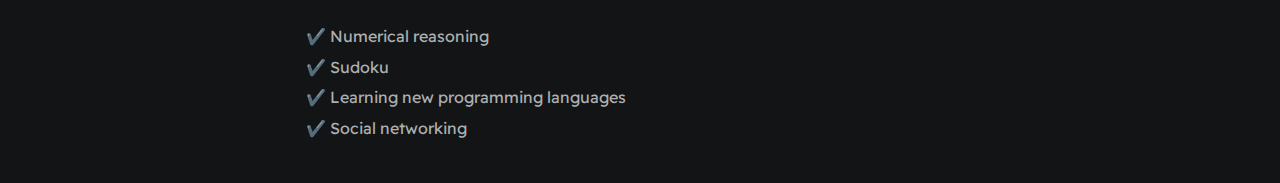
==== commit 1e848ef6: "Your comment" ====
--- a/index.html
+++ b/index.html
@@ -183,52 +183,52 @@
             <h2>Projects & Accomplishments</h2>
 
             <div class="cardItem">
-                <a href="project1.html"><strong>FOXHR</strong></a>
+                <strong>FOXHR</strong>
                 <p>Cutting-edge Human Resource Management application customized for forward-thinking startups and companies. Specializing in efficient workforce management, covering the entire employee lifecycle from onboarding to offboarding and beyond.</p>
             
             </div>
             <div class="cardItem">
-                <a href="project1.html"><strong>BANJO’S ORDERING</strong></a>
+                <strong>BANJO’S ORDERING</strong>
                 <p>Revolutionary e-commerce mobile application for food ordering, enhancing user experience and simplifying the ordering workflow. Leveraged latest technologies to optimize efficiency and improve customer satisfaction throughout the entire process.</p>
            
             </div>
 
             <div class="cardItem">
-                <a href="project1.html"><strong>VOWBIZ </strong></a>
+                <strong>VOWBIZ </strong>
                 <p>A comprehensive business management mobile application enabling users to effortlessly create personalized business cards and websites tailored to their unique requirements.</p>
            
             </div>
 
             <div class="cardItem">
-                <a href="project1.html"><strong>NAFAE</strong></a>
+                <strong>NAFAE</strong>
                 <p>An online service marketplace facilitating seamless connections between freelancers and customers for a wide spectrum of day-to-day needs, spanning from household services to specialized professional assistance.</p>
           
             </div>
 
             <div class="cardItem">
-                <a href="project1.html"><strong>PISTACHIO</strong></a>
+                <strong>PISTACHIO</strong>
                 <p>A feature-rich social media application, incorporating advanced functionalities to promote user interaction and enhance the overall social networking experience. Implemented innovative technologies to ensure seamless navigation and optimal performance across diverse platforms.</p>
            
             </div>
 
             <div class="cardItem">
-                <a href="project1.html"><strong>MAKASH APP</strong></a>
+                <strong>MAKASH APP</strong>
                 <p>Mobile wallet application that revolutionizes financial transactions, providing users with secure, convenient, and efficient digital payment solutions. Seamlessly integrating with diverse payment methods, the app ensures smooth and hassle-free monetary transactions.</p>
            
             </div>
 
             <div class="cardItem">
-                <a href="project1.html"><strong>RADIUS DIRECT</strong></a>
+                <strong>RADIUS DIRECT</strong>
                 <p>Cloud-based communication mobile application offering comprehensive features including conference calling, real-time chat, and seamless slide sharing capabilities. Designed to streamline remote collaboration and enhance team productivity with intuitive user experiences.</p>
             </div>
 
             <div class="cardItem">
-                <a href="project1.html"><strong>ABODELY</strong></a>
+                <strong>ABODELY</strong>
                 <p>Robust social media platform tailored for homeowners, facilitating seamless communication and interaction within residential communities with advanced technologies to enhance user experience and promote engagement within the context of home and neighborhood environments.</p>
             </div>
 
             <div class="cardItem">
-                <a href="project1.html"><strong>RCRC APP</strong></a>
+                <strong>RCRC APP</strong>
                 <p>Comprehensive government employee management app, streamlining administrative tasks and enhancing workforce efficiency. Seamlessly integrated features for payroll management, leave tracking, and performance evaluation, optimizing organizational processes.</p>
             </div>
                 
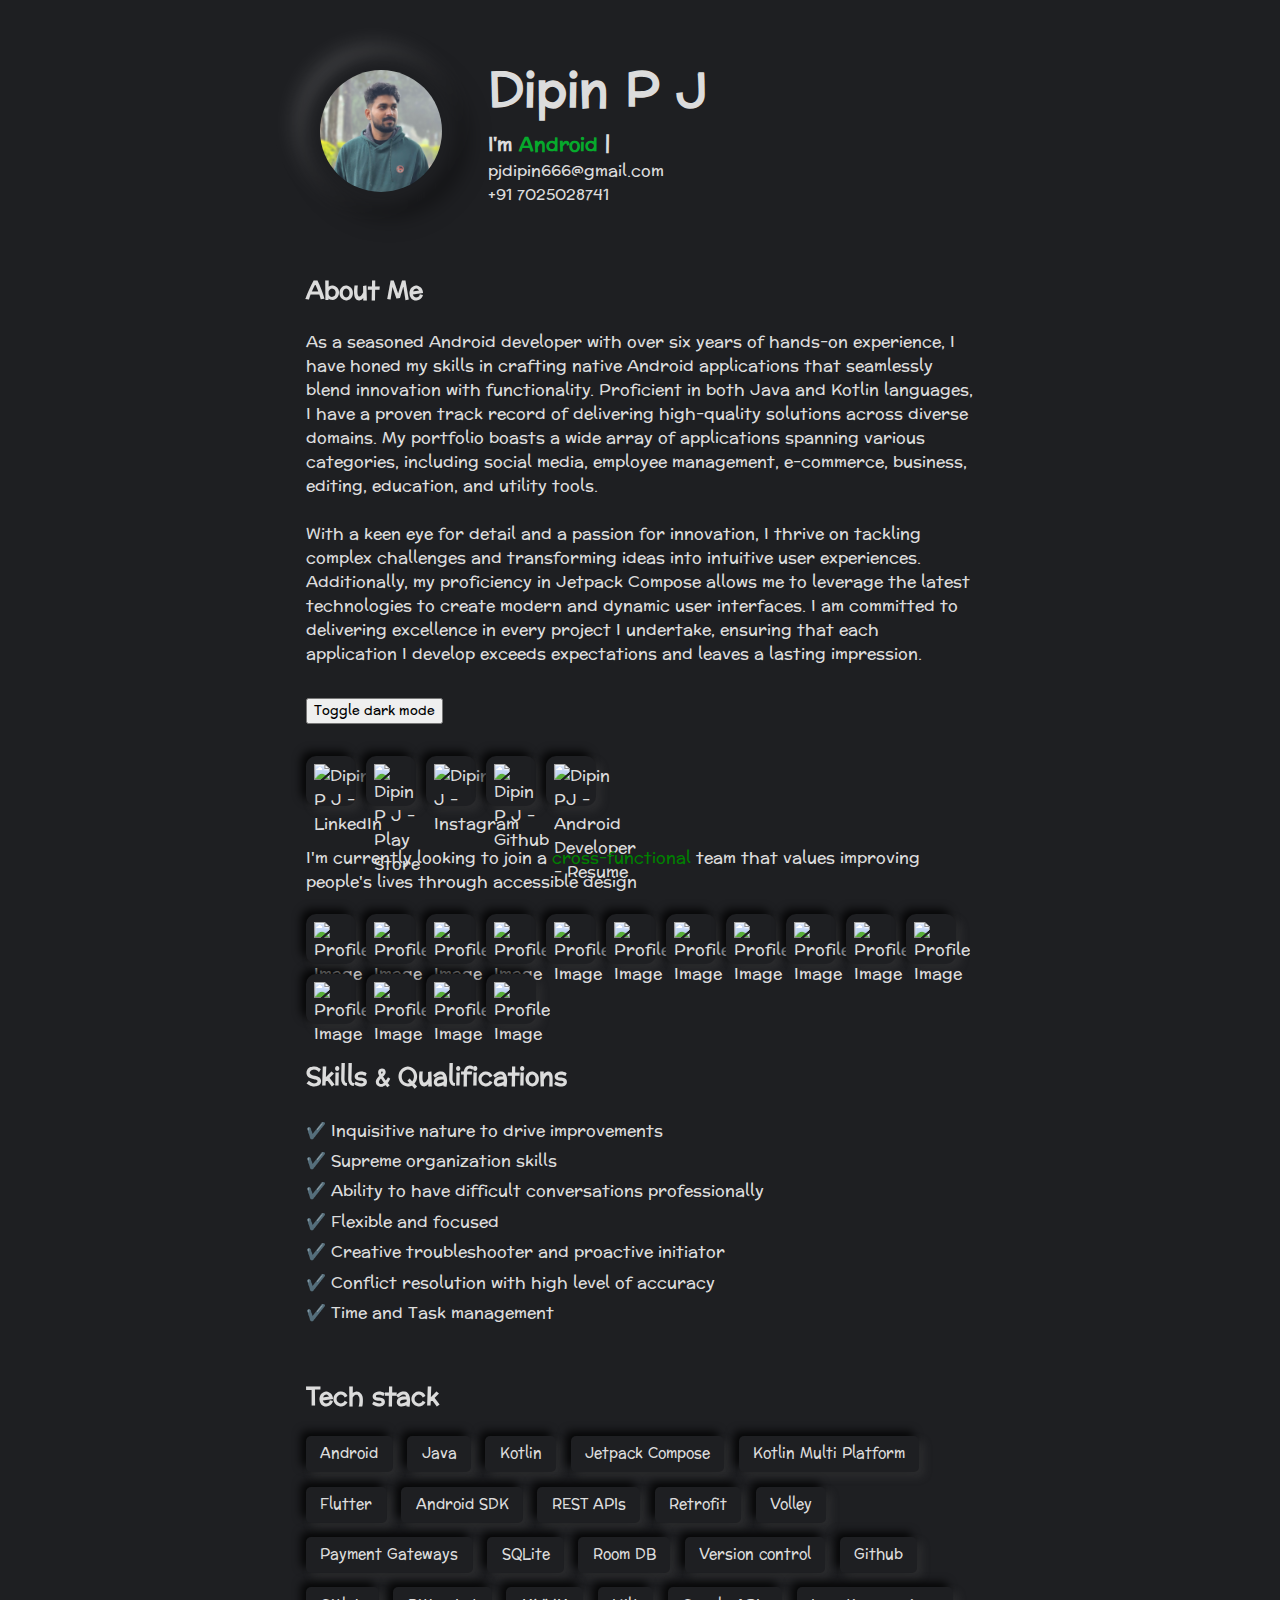
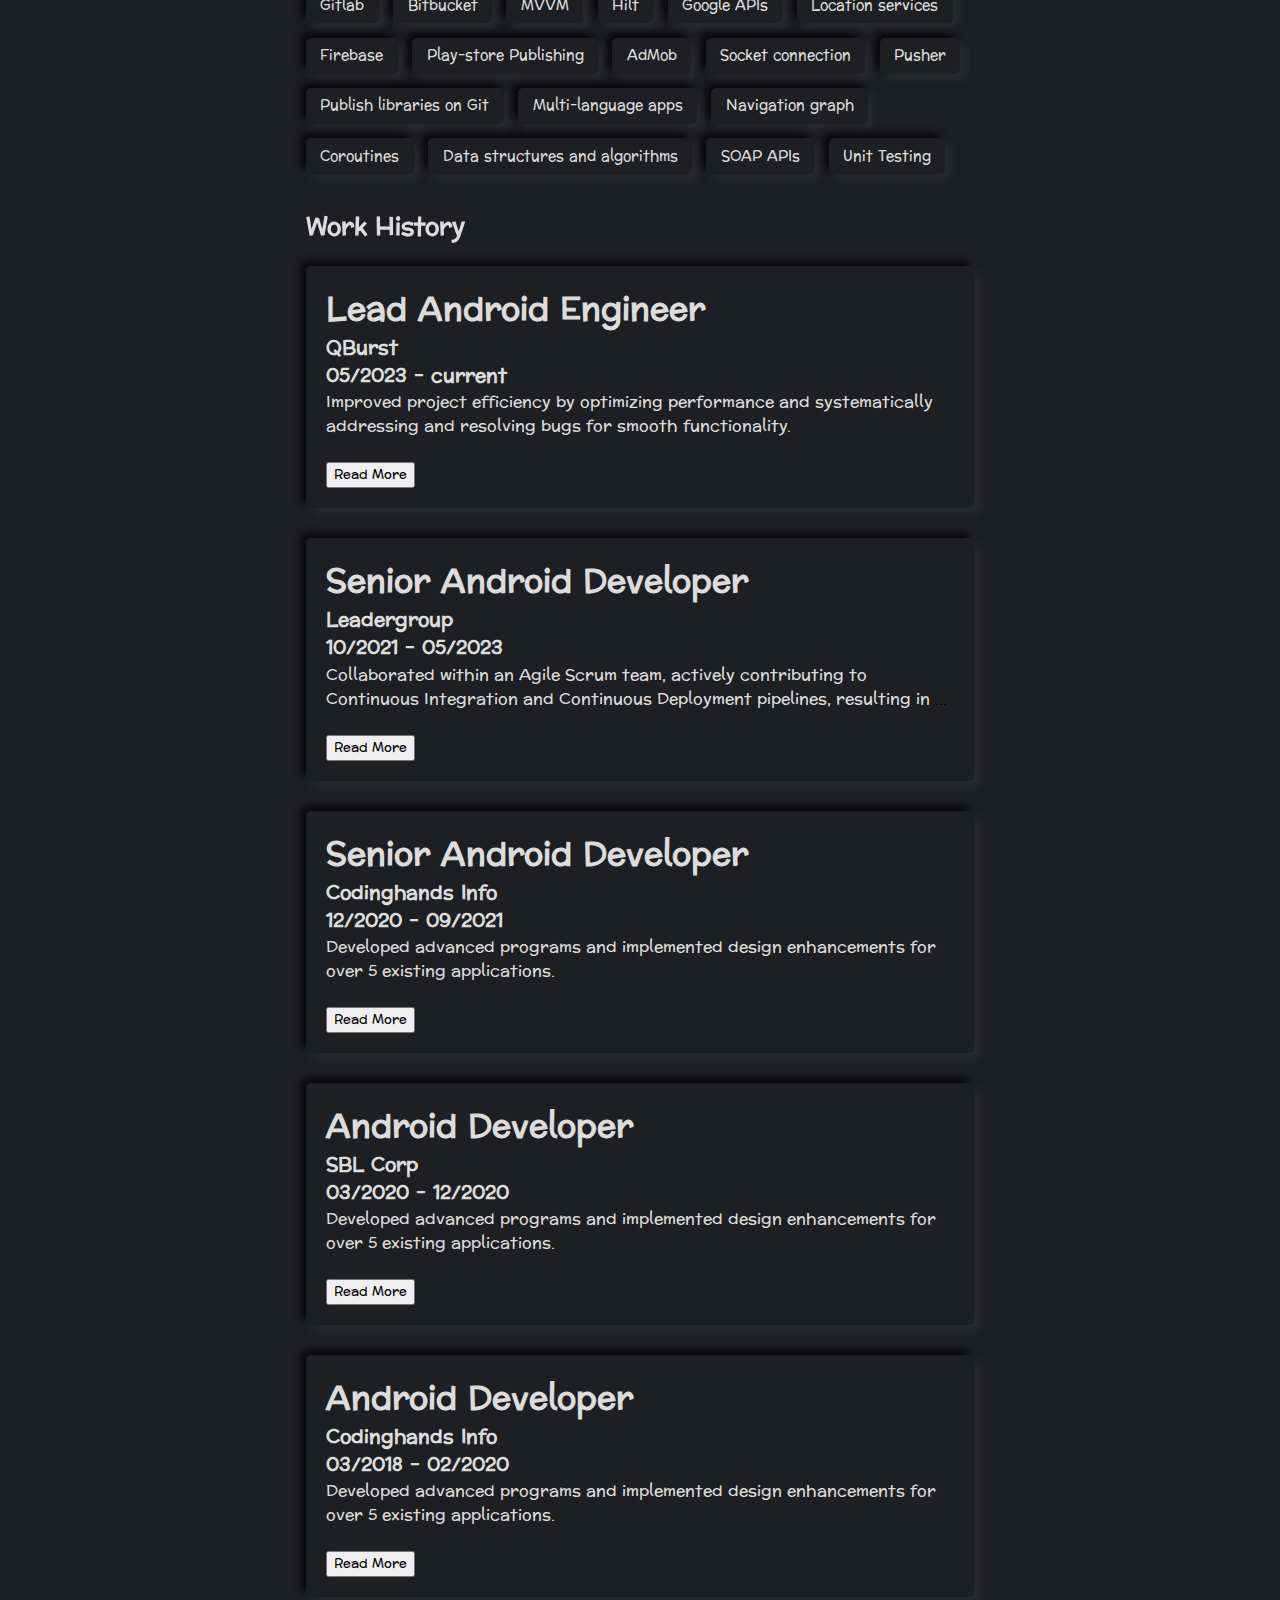
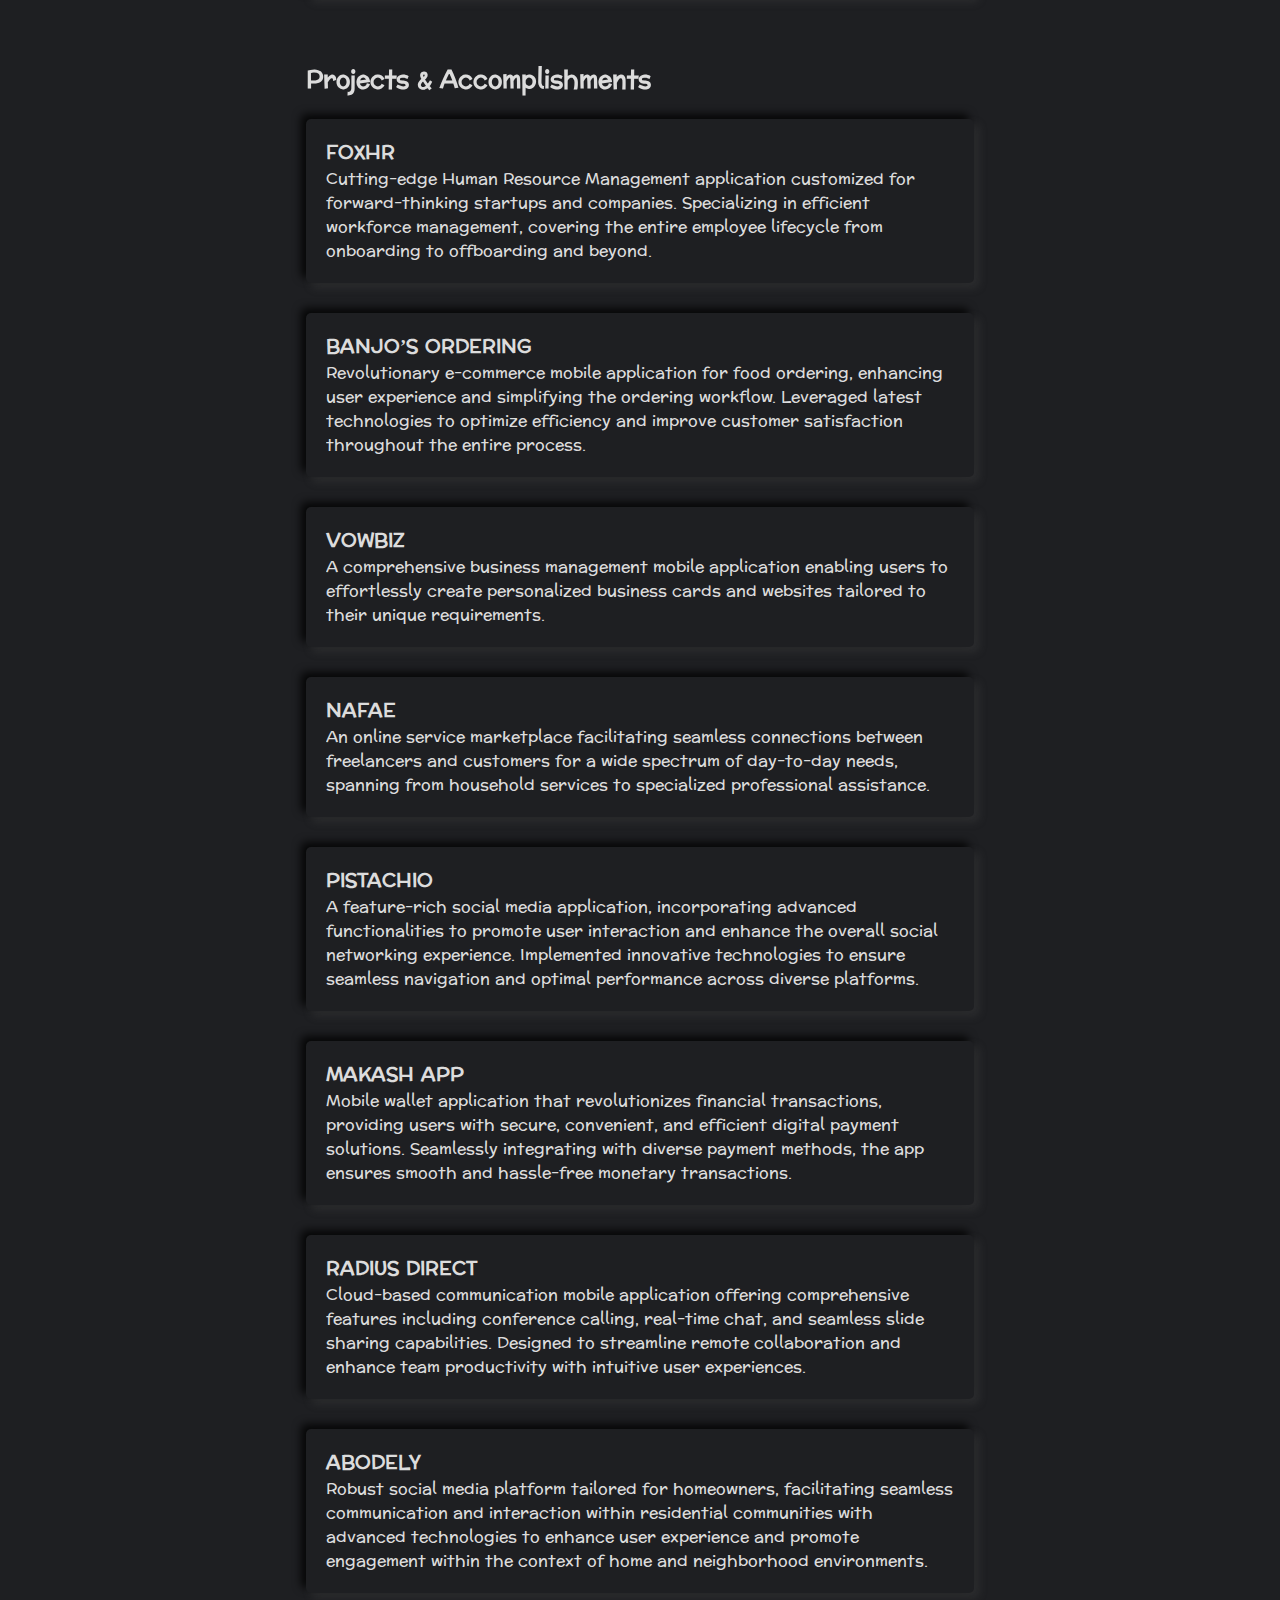
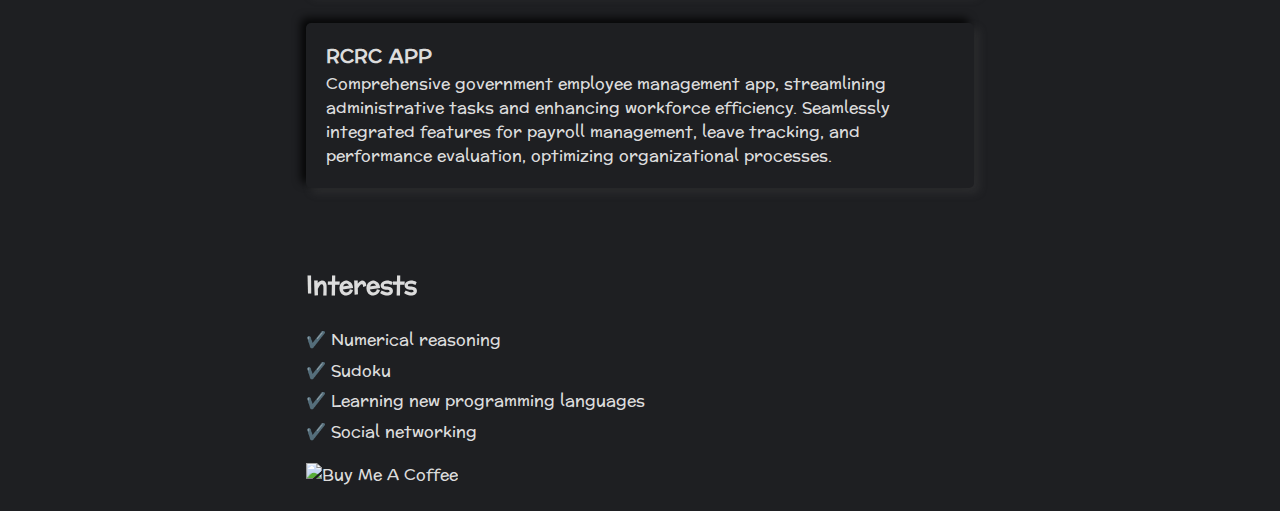
==== commit 68bf3611: "Your comment" ====
--- a/index.html
+++ b/index.html
@@ -19,11 +19,30 @@
 <body>
     <div id="container--main">
         <section id="wrapper--hero" class="section--page">
-            <img id="profile-pic" src="./assets/images/profile_dp.jpg">
-
+            <section id="wrapper--hero" class="section--page">
+
+                <!-- <profile-pic-body-section class="light">
+                    <profile-pic-body-div class="circle">
+                        <img id="profile-pic" src="./assets/images/profile_dp.jpg">
+                    </profile-pic-body-div>
+            </profile-pic-body-section>
+            
+            <profile-pic-body-section class="dark">
+                    <profile-pic-body-div class="circle_black">
+                        <img id="profile-pic" src="./assets/images/profile_dp.jpg">
+                    </profile-pic-body-div>
+            </profile-pic-body-section> -->
+
+                <profile-pic-body-section class="dark">
+                    <profile-pic-body-div class="circle_black">
+                        <img id="profile-pic" src="./assets/images/profile_dp.jpg">
+                    </profile-pic-body-div>
+                    </profile-pic-body-section>
+            </section>
+                
             <div>
-                <h1 id="user-name">Dipin P J</h1>
-                <h3>I'm <span class="typing" style="color:#12D640"></span></h2>
+                <h1 id="user-name"><black-text>Dipin P J</black-text></h1>
+                <h3><black-text>I'm </black-text><span class="typing" style="color:#06aa2c"></span></h2>
                     <p id="email">pjdipin666@gmail.com</p>
                     <p id="email">+91 7025028741</p>
 
@@ -33,136 +52,320 @@
         <section id="wrapper--hero" class="section--page">
 
             <div>
-
-                <h2>About Me</h2>
-                <p id="bio">
-                  As a seasoned Android developer with over six years of hands-on experience, I have honed my skills in crafting native Android applications that seamlessly blend innovation with functionality. Proficient in both Java and Kotlin languages, I have a proven track record of delivering high-quality solutions across diverse domains. My portfolio boasts a wide array of applications spanning various categories, including social media, employee management, e-commerce, business, editing, education, and utility tools.<br><br>With a keen eye for detail and a passion for innovation, I thrive on tackling complex challenges and transforming ideas into intuitive user experiences. Additionally, my proficiency in Jetpack Compose allows me to leverage the latest technologies to create modern and dynamic user interfaces. I am committed to delivering excellence in every project I undertake, ensuring that each application I develop exceeds expectations and leaves a lasting impression.
+                <h2 class="sticky">About Me</h2>
+                <p id="bio"><black-text>
+                    As a seasoned Android developer with over six years of hands-on experience, I have honed my skills
+                    in crafting native Android applications that seamlessly blend innovation with functionality.
+                    Proficient in both Java and Kotlin languages, I have a proven track record of delivering
+                    high-quality solutions across diverse domains. My portfolio boasts a wide array of applications
+                    spanning various categories, including social media, employee management, e-commerce, business,
+                    editing, education, and utility tools.<br><br>With a keen eye for detail and a passion for
+                    innovation, I thrive on tackling complex challenges and transforming ideas into intuitive user
+                    experiences. Additionally, my proficiency in Jetpack Compose allows me to leverage the latest
+                    technologies to create modern and dynamic user interfaces. I am committed to delivering excellence
+                    in every project I undertake, ensuring that each application I develop exceeds expectations and
+                    leaves a lasting impression.
+                </black-text>
                 </p>
             </div>
 
         </section>
+
         <section id="wrapper--hero" class="section--page">
             <div class="toggle-button">
-                <button onclick="myFunction()"><p>Toggle dark mode</p></button>
-            </div>
-        </section>
+                <button onclick="myFunction()">
+                    <p>Toggle dark mode</p>
+                </button>
+            </div>
+        </section>
+
 
         <section class="section--page">
-            <div>
-                <a href="https://www.linkedin.com/in/dipinpj/" target="_blank" class="fa fa-linkedin"></a>
-                <a href="https://play.google.com/store/apps/developer?id=Dipin+P+J" class="fa fa-android" target="_blank"></a>
-                <a href="https://github.com/dipinpj" target="_blank" class="fa fa-github"></a>
-                <a href="https://www.instagram.com/dipinpj" class="fa fa-instagram" target="_blank"></a>
-                <a href="./assets/resume.pdf" target="_blank">Download Resume</a>
-            </div>
+            <social-body>
+                <social-body-div class="box">
+                    <a href="https://www.linkedin.com/in/dipinpj/" target="_blank">
+                        <img src="./assets/images/social_linkedin.png" alt="Dipin P J - LinkedIn">
+                    </a>
+
+                </social-body-div>
+                <social-body-div class="box">
+                    <a href="https://play.google.com/store/apps/developer?id=Dipin+P+J" target="_blank">
+                        <img src="./assets/images/social_playstore.png" alt="Dipin P J - Play Store">
+                    </a>
+
+                </social-body-div>
+                <social-body-div class="box">
+                    <a href="https://www.instagram.com/dipinpj" target="_blank">
+                        <img src="./assets/images/social_insta.png" alt="Dipin P J - Instagram">
+                    </a>
+                </social-body-div>
+                <social-body-div class="box">
+                    <a href="https://github.com/dipinpj" target="_blank">
+                        <img src="./assets/images/skill_github.png" alt="Dipin P J - Github">
+                    </a>
+                </social-body-div>
+
+                <social-body-div class="box">
+                    <a href="./assets/resume.pdf" target="_blank">
+                        <img src="./assets/images/social_resume.png" alt="Dipin PJ - Android Developer - Resume">
+                    </a>
+                </social-body-div>
+
+            </social-body>
+
+        </section>
+
+
+        <section>
+            </br>
+            <p><black-text>I'm currently looking to join a </black-text><span class="green-text">cross-functional</span>
+                <black-text>team that values
+                improving people's lives through accessible design</black-text></p>
+                <skills-body>
+                    <skills-body-div class="box">
+                        <img src="./assets/images/skill_flutter.png" alt="Profile Image">
+                    </skills-body-div>
+                    <skills-body-div class="box">
+                        <img src="./assets/images/skill_kotlin.png" alt="Profile Image">
+                    </skills-body-div>
+                    <skills-body-div class="box">
+                        <img src="./assets/images/skill_jira.png" alt="Profile Image">
+                    </skills-body-div>
+                    <skills-body-div class="box">
+                        <img src="./assets/images/skill_github.png" alt="Profile Image">
+                    </skills-body-div>
+                    <skills-body-div class="box">
+                        <img src="./assets/images/skill_gitlab.png" alt="Profile Image">
+                    </skills-body-div>
+                    <skills-body-div class="box">
+                        <img src="./assets/images/skill_bitbucket.png" alt="Profile Image">
+                    </skills-body-div>
+                    <skills-body-div class="box">
+                        <img src="./assets/images/skill_razorpay.png" alt="Profile Image">
+                    </skills-body-div>
+                    <skills-body-div class="box">
+                        <img src="./assets/images/skill_xd.png" alt="Profile Image">
+                    </skills-body-div>
+
+                    <skills-body-div class="box">
+                        <img src="./assets/images/skill_admob.png" alt="Profile Image">
+                    </skills-body-div>
+                    <skills-body-div class="box">
+                        <img src="./assets/images/skill_figma.png" alt="Profile Image">
+                    </skills-body-div>
+                    <skills-body-div class="box">
+                        <img src="./assets/images/skill_firebase.png" alt="Profile Image">
+                    </skills-body-div>
+                    <skills-body-div class="box">
+                        <img src="./assets/images/skill_google_location.png" alt="Profile Image">
+                    </skills-body-div>
+                    <skills-body-div class="box">
+                        <img src="./assets/images/skill_play_console.png" alt="Profile Image">
+                    </skills-body-div>
+                    <skills-body-div class="box">
+                        <img src="./assets/images/skill_pusher.png" alt="Profile Image">
+                    </skills-body-div>
+                    <skills-body-div class="box">
+                        <img src="./assets/images/skill_zeplin.png" alt="Profile Image">
+                    </skills-body-div>
+                </skills-body>
+
+                <!-- <section class="skill-item-container">
+                
+                <div class="circle-container">
+                    <img src="./assets/images/skill_admob.png" alt="Profile Image">
+                </div>
+                <div class="circle-container">
+                    <img src="./assets/images/skill_figma.png" alt="Profile Image">
+                </div>
+                <div class="circle-container">
+                    <img src="./assets/images/skill_firebase.png" alt="Profile Image">
+                </div>
+                <div class="circle-container">
+                    <img src="./assets/images/skill_flutter.png" alt="Profile Image">
+                </div>
+
+            </section> -->
+                <!-- <section class="skill-item-container">
+               
+                <div class="circle-container">
+                    <img src="./assets/images/skill_razorpay.png" alt="Profile Image">
+                </div>
+                <div class="circle-container">
+                    <img src="./assets/images/skill_xd.png" alt="Profile Image">
+                </div>
+                <div class="circle-container">
+                    <img src="./assets/images/skill_zeplin.png" alt="Profile Image">
+                </div>
+            </section> -->
         </section>
 
         <section class="section--page">
-            <h2>Skills & Qualifications</h2>
+            <h2 class="sticky">Skills & Qualifications</h2>
             <ul id="qualifications--list">
-                <li>✔️ Inquisitive nature to drive improvements</li>
-                <li>✔️ Supreme organization skills</li>
-                <li>✔️ Ability to have difficult conversations professionally</li>
-                <li>✔️ Flexible and focused</li>
-                <li>✔️ Creative troubleshooter and proactive initiator</li>
-                <li>✔️ Conflict resolution with high level of accuracy</li>
-                <li>✔️ Time and Task management</li>
+                <li><black-text>✔️ Inquisitive nature to drive improvements</black-text></li>
+                <li><black-text>✔️ Supreme organization skills</black-text></li>
+                <li><black-text>✔️ Ability to have difficult conversations professionally</black-text></li>
+                <li><black-text>✔️ Flexible and focused</black-text></li>
+                <li><black-text>✔️ Creative troubleshooter and proactive initiator</black-text></li>
+                <li><black-text>✔️ Conflict resolution with high level of accuracy</black-text></li>
+                <li><black-text>✔️ Time and Task management</black-text></li>
             </ul>
         </section>
 
         <section class="section--page">
-            <h2>Tech stack</h2>
+            <h2 class="sticky">Tech stack</h2>
 
             <div id="wrapper--techstack__items">
-                <div class="card--techstack"><span>Android</span></div>
-                <div class="card--techstack"><span>Java</span></div>
-                <div class="card--techstack"><span>Kotlin</span></div>
-                <div class="card--techstack"><span>Jetpack Compose</span></div>
-                <div class="card--techstack"><span>Kotlin Multi Platform</span></div>
-                <div class="card--techstack"><span>Flutter</span></div>
-                <div class="card--techstack"><span>Android SDK</span></div>
-                <div class="card--techstack"><span>REST APIs</span></div>
-                <div class="card--techstack"><span>Retrofit</span></div>
-                <div class="card--techstack"><span>Volley</span></div>
-                <div class="card--techstack"><span>Payment Gateways</span></div>
-                <div class="card--techstack"><span>SQLite</span></div>
-                <div class="card--techstack"><span>Room DB</span></div>
-                <div class="card--techstack"><span>Version control(Github, Gitlab, Bitbucket)</span></div>
-                <div class="card--techstack"><span>MVVM</span></div>
-                <div class="card--techstack"><span>Hilt</span></div>
-                <div class="card--techstack"><span>Google APIs</span></div>
-                <div class="card--techstack"><span>Location services</span></div>
-                <div class="card--techstack"><span>Firebase</span></div>
-                <div class="card--techstack"><span>Play-store Publishing</span></div>
-                <div class="card--techstack"><span>AdMob</span></div>
-                <div class="card--techstack"><span>Socket connection</span></div>
-                <div class="card--techstack"><span>Pusher</span></div>
-                <div class="card--techstack"><span>Publish libraries on Git</span></div>
-                <div class="card--techstack"><span>Multi-language apps</span></div>
-                <div class="card--techstack"><span>Navigation graph</span></div>
-                <div class="card--techstack"><span>Coroutines</span></div>
-                <div class="card--techstack"><span>Data structures and algorithms</span></div>
-                <div class="card--techstack"><span>SOAP APIs</span></div>
+                <div class="card--techstack"><span><black-text>Android</black-text></span></div>
+                <div class="card--techstack"><span><black-text>Java</black-text></span></div>
+                <div class="card--techstack"><span><black-text>Kotlin</black-text></span></div>
+                <div class="card--techstack"><span><black-text>Jetpack Compose</black-text></span></div>
+                <div class="card--techstack"><span><black-text>Kotlin Multi Platform</black-text></span></div>
+                <div class="card--techstack"><span><black-text>Flutter</black-text></span></div>
+                <div class="card--techstack"><span><black-text>Android SDK</black-text></span></div>
+                <div class="card--techstack"><span><black-text>REST APIs</black-text></span></div>
+                <div class="card--techstack"><span><black-text>Retrofit</black-text></span></div>
+                <div class="card--techstack"><span><black-text>Volley</black-text></span></div>
+                <div class="card--techstack"><span><black-text>Payment Gateways</black-text></span></div>
+                <div class="card--techstack"><span><black-text>SQLite</black-text></span></div>
+                <div class="card--techstack"><span><black-text>Room DB</black-text></span></div>
+                <div class="card--techstack"><span><black-text>Version control</black-text></span></div>
+                <div class="card--techstack"><span><black-text>Github</black-text></span></div>
+                <div class="card--techstack"><span><black-text>Gitlab</black-text></span></div>
+                <div class="card--techstack"><span><black-text>Bitbucket</black-text></span></div>
+                <div class="card--techstack"><span><black-text>MVVM</black-text></span></div>
+                <div class="card--techstack"><span><black-text>Hilt</black-text></span></div>
+                <div class="card--techstack"><span><black-text>Google APIs</black-text></span></div>
+                <div class="card--techstack"><span><black-text>Location services</black-text></span></div>
+                <div class="card--techstack"><span><black-text>Firebase</black-text></span></div>
+                <div class="card--techstack"><span><black-text>Play-store Publishing</black-text></span></div>
+                <div class="card--techstack"><span><black-text>AdMob</black-text></span></div>
+                <div class="card--techstack"><span><black-text>Socket connection</black-text></span></div>
+                <div class="card--techstack"><span><black-text>Pusher</black-text></span></div>
+                <div class="card--techstack"><span><black-text>Publish libraries on Git</black-text></span></div>
+                <div class="card--techstack"><span><black-text>Multi-language apps</black-text></span></div>
+                <div class="card--techstack"><span><black-text>Navigation graph</black-text></span></div>
+                <div class="card--techstack"><span><black-text>Coroutines</black-text></span></div>
+                <div class="card--techstack"><span><black-text>Data structures and algorithms</black-text></span></div>
+                <div class="card--techstack"><span><black-text>SOAP APIs</black-text></span></div>
+                <div class="card--techstack"><span><black-text>Unit Testing</black-text></span></div>
             </div>
         </section>
 
         <section id="work-history-wrapper" class="grid-container">
-            <h2>Work History</h2>
-
-            <div class="cardItem">
-                <strong>SENIOR ANDROID DEVELOPER - QBurst Technologies</strong>
-                <p>05/2023 - Present</p>
-               
-                <ul>
-                    <li>Improved project efficiency by optimizing performance and systematically addressing and resolving bugs for smooth functionality.</li>
-                    <li>Implemented requested changes and features according to client specifications and preferences.</li>
-                    <li>Performed thorough code reviews to maintain coding standards and uphold best practices, ensuring the quality
-                        and reliability of the codebase.</li>
-                    <li>Coordinated smooth collaboration among mobile, backend, and QA teams throughout the project lifecycle.</li>
-                    <li>Keep up with the latest advancements and emerging technologies in the Android development landscape.</li>
-                </ul>
-            </div>
+            <h2 class="sticky">Work History</h2>
+            <!-- <div class="svg-container">
+                <img src="./assets/images/experience.svg" alt="SVG Background">
+                <div class="content">
+                    <strong>SENIOR ANDROID DEVELOPER - QBurst Technologies</strong>
+                    <p>05/2023 - Present</p>
+
+                    <ul>
+                        <li>Improved project efficiency by optimizing performance and systematically addressing and
+                            resolving bugs for smooth functionality.</li>
+                        <li>Implemented requested changes and features according to client specifications and
+                            preferences.</li>
+                        <li>Performed thorough code reviews to maintain coding standards and uphold best practices,
+                            ensuring the quality
+                            and reliability of the codebase.</li>
+                        <li>Coordinated smooth collaboration among mobile, backend, and QA teams throughout the project
+                            lifecycle.</li>
+                        <li>Keep up with the latest advancements and emerging technologies in the Android development
+                            landscape.</li>
+                    </ul>
+                </div>
+            </div> -->
+            <!-- <div class="workExperienceCard">
+
+            </div> -->
             <!-- <div class="card--work-history">
                    
                 </div> -->
 
             <!-- <div class="line-break"></div> -->
-
-            <div class="cardItem">
-                <strong>Senior Android Developer | Leadergroup</strong>
-                <p>10/2021 - 05/2023</p>
-                <ul>
-                    <li>Collaborated within an Agile Scrum team, actively contributing to Continuous Integration and
-                        Continuous
-                        Deployment pipelines, resulting in a remarkable 70% increase in delivery speed.</li>
-                    <li>Designed, Coded, maintained, tested, implemented, and delivered applications with 100% on-time
-                        record and
-                        according to service level objectives.</li>
-                    <li>Developed a reusable module to efficiently handle location-based requirements.</li>
-                    <li>Achieved a significant 50% improvement in application speed and memory usage through the
-                        implementation
-                        of optimized performance algorithms.</li>
-                </ul>
-            </div>
-
-            <!-- <div class="line-break"></div> -->
-
-            <div class="cardItem">
-                <strong>Senior Android Developer | Codinghands Info</strong>
-                <p>10/2017 - 10/2019</p>
-                <ul>
-                    <li>Developed advanced programs and implemented design enhancements for over 5 existing
-                        applications.</li>
-                    <li>Built and maintained an application that scaled to accommodate 20,000+ daily users,
-                        collaborating with cross-
-                        functional teams in product development, design, and maintenance.</li>
-                    <li>Collaborated with clients to understand needs for improved functionality, leading to effective
-                        communication
-                        with engineers and clients to develop enhancements, resulting in a 50% boost in client
-                        satisfaction.</li>
-                    <li>Improved app performance and memory usage through proper optimization methods.</li>
-                </ul>
-            </div>
+            <div class="work-history-container">
+                <div class="align-start-container">
+                    <h1><black-text>Lead Android Engineer</black-text></h1>
+                    <h3><black-text>QBurst</black-text></h3>
+                    <h3><black-text>05/2023 - current</black-text></h3>
+                    <p class="truncate"><black-text>Improved project efficiency by optimizing performance and systematically
+                        addressing and
+                        resolving bugs for smooth functionality.</black-text></p>
+                    </br>
+                    <div class="toggle-button">
+
+                   
+                        <div class="toggle-button">
+                            <button>
+                                <p>Read More</p>
+                            </button>
+                        </div>
+                     </div>
+
+                </div>
+                <div class="align-start-container">
+                    <h1><black-text>Senior Android Developer</black-text></h1>
+                    <h3><black-text>Leadergroup</black-text></h3>
+                    <h3><black-text>10/2021 - 05/2023</black-text></h3>
+                    <p class="truncate"><black-text>Collaborated within an Agile Scrum team, actively contributing to Continuous
+                        Integration and
+                        Continuous Deployment pipelines, resulting in a remarkable 70% increase in delivery speed.</black-text></p>
+                    </br>
+                    <div class="toggle-button">
+                        <button>
+                            <p>Read More</p>
+                        </button>
+                    </div>
+                </div>
+
+                <!-- <div class="line-break"></div> -->
+
+                <div class="align-start-container">
+                    <h1><black-text>Senior Android Developer</black-text></h1>
+                    <h3><black-text>Codinghands Info</black-text></h3>
+                    <h3><black-text>12/2020 - 09/2021</black-text></h3>
+                    <p class="truncate"><black-text>Developed advanced programs and implemented design enhancements for over 5
+                        existing
+                        applications.</black-text></p>
+                    </br>
+                    <div class="toggle-button">
+                        <button>
+                            <p>Read More</p>
+                        </button>
+                    </div>
+                </div>
+                <div class="align-start-container">
+                    <h1><black-text>Android Developer</black-text></h1>
+                    <h3><black-text>SBL Corp</black-text></h3>
+                    <h3><black-text>03/2020 - 12/2020</black-text></h3>
+                    <p class="truncate"><black-text>Developed advanced programs and implemented design enhancements for over 5
+                        existing
+                        applications.</black-text></p>
+                    </br>
+                    <div class="toggle-button">
+                        <button>
+                            <p>Read More</p>
+                        </button>
+                    </div>
+                </div>
+                <div class="align-start-container">
+                    <h1><black-text>Android Developer</black-text></h1>
+                    <h3><black-text>Codinghands Info</black-text></h3>
+                    <h3><black-text>03/2018 - 02/2020</black-text></h3>
+                    <p class="truncate"><black-text>Developed advanced programs and implemented design enhancements for over 5
+                        existing
+                        applications.</black-text></p>
+                    </br>
+                    <div class="toggle-button">
+                        <button>
+                            <p>Read More</p>
+                        </button>
+                    </div>
+                </div>
+
+            </div>
+
 
             <!-- <div class="line-break"></div> -->
 
@@ -180,71 +383,103 @@
 
 
         <section class="section--page">
-            <h2>Projects & Accomplishments</h2>
-
-            <div class="cardItem">
-                <strong>FOXHR</strong>
-                <p>Cutting-edge Human Resource Management application customized for forward-thinking startups and companies. Specializing in efficient workforce management, covering the entire employee lifecycle from onboarding to offboarding and beyond.</p>
-            
-            </div>
-            <div class="cardItem">
-                <strong>BANJO’S ORDERING</strong>
-                <p>Revolutionary e-commerce mobile application for food ordering, enhancing user experience and simplifying the ordering workflow. Leveraged latest technologies to optimize efficiency and improve customer satisfaction throughout the entire process.</p>
-           
-            </div>
-
-            <div class="cardItem">
-                <strong>VOWBIZ </strong>
-                <p>A comprehensive business management mobile application enabling users to effortlessly create personalized business cards and websites tailored to their unique requirements.</p>
-           
-            </div>
-
-            <div class="cardItem">
-                <strong>NAFAE</strong>
-                <p>An online service marketplace facilitating seamless connections between freelancers and customers for a wide spectrum of day-to-day needs, spanning from household services to specialized professional assistance.</p>
-          
-            </div>
-
-            <div class="cardItem">
-                <strong>PISTACHIO</strong>
-                <p>A feature-rich social media application, incorporating advanced functionalities to promote user interaction and enhance the overall social networking experience. Implemented innovative technologies to ensure seamless navigation and optimal performance across diverse platforms.</p>
-           
-            </div>
-
-            <div class="cardItem">
-                <strong>MAKASH APP</strong>
-                <p>Mobile wallet application that revolutionizes financial transactions, providing users with secure, convenient, and efficient digital payment solutions. Seamlessly integrating with diverse payment methods, the app ensures smooth and hassle-free monetary transactions.</p>
-           
-            </div>
-
-            <div class="cardItem">
-                <strong>RADIUS DIRECT</strong>
-                <p>Cloud-based communication mobile application offering comprehensive features including conference calling, real-time chat, and seamless slide sharing capabilities. Designed to streamline remote collaboration and enhance team productivity with intuitive user experiences.</p>
-            </div>
-
-            <div class="cardItem">
-                <strong>ABODELY</strong>
-                <p>Robust social media platform tailored for homeowners, facilitating seamless communication and interaction within residential communities with advanced technologies to enhance user experience and promote engagement within the context of home and neighborhood environments.</p>
-            </div>
-
-            <div class="cardItem">
-                <strong>RCRC APP</strong>
-                <p>Comprehensive government employee management app, streamlining administrative tasks and enhancing workforce efficiency. Seamlessly integrated features for payroll management, leave tracking, and performance evaluation, optimizing organizational processes.</p>
-            </div>
-                
-        </section>
-
-
-        
+            <h2 class="sticky">Projects & Accomplishments</h2>
+
+            <div class="align-start-container">
+                <h3><black-text>FOXHR</black-text></h3>
+                <p class="project-truncate"><black-text>Cutting-edge Human Resource Management application customized for
+                    forward-thinking startups and
+                    companies. Specializing in efficient workforce management, covering the entire employee lifecycle
+                    from onboarding to offboarding and beyond.</black-text></p>
+
+            </div>
+            <div class="align-start-container">
+                <h3><black-text>BANJO’S ORDERING</black-text></h3>
+                <p class="project-truncate"><black-text>Revolutionary e-commerce mobile application for food ordering, enhancing
+                    user experience and
+                    simplifying the ordering workflow. Leveraged latest technologies to optimize efficiency and improve
+                    customer satisfaction throughout the entire process.</black-text></p>
+
+            </div>
+
+            <div class="align-start-container">
+                <h3><black-text>VOWBIZ </black-text></h3>
+                <p class="project-truncate"><black-text>A comprehensive business management mobile application enabling users to
+                    effortlessly create personalized business cards and websites tailored to their unique requirements.</black-text></p>
+
+            </div>
+
+            <div class="align-start-container">
+                <h3><black-text>NAFAE</black-text></h3>
+                <p class="project-truncate"><black-text>An online service marketplace facilitating seamless connections between
+                    freelancers and customers for
+                    a wide spectrum of day-to-day needs, spanning from household services to specialized professional
+                    assistance.</black-text></p>
+
+            </div>
+
+            <div class="align-start-container">
+                <h3><black-text>PISTACHIO</black-text></h3>
+                <p class="project-truncate"><black-text>A feature-rich social media application, incorporating advanced
+                    functionalities to promote user
+                    interaction and enhance the overall social networking experience. Implemented innovative
+                    technologies to ensure seamless navigation and optimal performance across diverse platforms.</black-text></p>
+
+            </div>
+
+            <div class="align-start-container">
+                <h3><black-text>MAKASH APP</black-text></h3>
+                <p class="project-truncate"><black-text>Mobile wallet application that revolutionizes financial transactions,
+                    providing users with secure,
+                    convenient, and efficient digital payment solutions. Seamlessly integrating with diverse payment
+                    methods, the app ensures smooth and hassle-free monetary transactions.</black-text></p>
+
+            </div>
+
+            <div class="align-start-container">
+                <h3><black-text>RADIUS DIRECT</black-text></h3>
+                <p class="project-truncate"><black-text>Cloud-based communication mobile application offering comprehensive features
+                    including conference
+                    calling, real-time chat, and seamless slide sharing capabilities. Designed to streamline remote
+                    collaboration and enhance team productivity with intuitive user experiences.</black-text></p>
+            </div>
+
+            <div class="align-start-container">
+                <h3><black-text>ABODELY</black-text></h3>
+                <p class="project-truncate"><black-text>Robust social media platform tailored for homeowners, facilitating seamless
+                    communication and
+                    interaction within residential communities with advanced technologies to enhance user experience and
+                    promote engagement within the context of home and neighborhood environments.</black-text></p>
+            </div>
+
+            <div class="align-start-container">
+                <h3><black-text>RCRC APP</black-text></h3>
+                <p class="project-truncate"><black-text>Comprehensive government employee management app, streamlining
+                    administrative tasks and enhancing
+                    workforce efficiency. Seamlessly integrated features for payroll management, leave tracking, and
+                    performance evaluation, optimizing organizational processes.</black-text></p>
+            </div>
+
+        </section>
+
+
+
         <section class="section--page">
-            <h2>Interests</h2>
+            <h2 class="sticky">Interests</h2>
             <ul id="qualifications--list">
-                <li>✔️ Numerical reasoning</li>
-                <li>✔️ Sudoku</li>
-                <li>✔️ Learning new programming languages</li>
-                <li>✔️ Social networking</li>
+                <li><black-text>✔️ Numerical reasoning</black-text></li>
+                <li><black-text>✔️ Sudoku</black-text></li>
+                <li><black-text>✔️ Learning new programming languages</black-text></li>
+                <li><black-text>✔️ Social networking</black-text></li>
             </ul>
         </section>
+
+        <div>
+
+            <a href="https://www.buymeacoffee.com/dipinpj" target="_blank"><img
+                    src="https://cdn.buymeacoffee.com/buttons/v2/default-green.png" alt="Buy Me A Coffee"
+                    style="height: 50px !important;width: 200px !important;"></a>
+        </div>
 
     </div>
 
@@ -258,9 +493,40 @@
     <script src="assets/vendor/isotope-layout/isotope.pkgd.min.js"></script>
     <script src="assets/vendor/venobox/venobox.min.js"></script>
     <script src="assets/vendor/typed.js/typed.min.js"></script>
+
+
+
+    <script>
+        // Define a public model class
+        class CompanyDetails {
+            constructor(designation, companyName, duration, jobDescription, jobRoles, icon) {
+                this.designation = designation;
+                this.companyName = companyName;
+                this.duration = duration;
+                this.jobDescription = jobDescription;
+                this.jobRoles = jobRoles;
+                this.icon = icon;
+            }
+
+            getDetails() {
+                return `Name: ${this.name}, Price: $${this.price}, Description: ${this.description}`;
+            }
+        }
+
+        // Creating an instance of the Product class
+        const product = new Product('Laptop', 999.99, 'A high-performance laptop.');
+
+        // Access the public properties and method
+        console.log(product.name); // Output: Laptop
+        console.log(product.price); // Output: 999.99
+        console.log(product.getDetails()); // Output: Name: Laptop, Price: $999.99, Description: A high-performance laptop.
+
+        // Display the product details on the web page
+        document.getElementById('output').textContent = product.getDetails();
+    </script>
     <script type="text/javascript">
         var typed = new Typed('.typing', {
-            strings: ["Android Developer", "Kotlin Dev", "Coder", "AI Enthusiast"],
+            strings: ["Android Developer", "Kotlin Developer", "Coder", "AI Enthusiast"],
             loop: true,
             typeSpeed: 65,
             backSpeed: 65
@@ -271,10 +537,23 @@
     <script src="assets/js/main.js"></script>
     <script>
         function myFunction() {
-           var element = document.body;
-           element.classList.toggle("white-mode");
+            var element = document.body;
+            element.classList.toggle("white-mode");
         }
-        </script>
+    </script>
+    <script>
+        // JavaScript function to navigate to another HTML file
+        function goToCompanyPage(companyDetails) {
+            localStorage.setItem('designation', companyDetails.designation);
+            localStorage.setItem('companyName', companyDetails.companyName);
+            localStorage.setItem('duration', companyDetails.duration);
+            localStorage.setItem('jobDescription', companyDetails.jobDescription);
+            localStorage.setItem('jobRoles', companyDetails.jobRoles);
+            window.location.href = 'company.html'; // Replace 'second.html' with your desired file
+        }
+    </script>
+   
+
 </body>
 
 </html>--- a/styles/main.css
+++ b/styles/main.css
@@ -1,27 +1,41 @@
 @import url('https://fonts.googleapis.com/css2?family=Readex+Pro:wght@300;400;500;600;700&display=swap');
+@import url('https://fonts.googleapis.com/css2?family=Nunito:wght@400;700&display=swap');
+@import url('https://fonts.googleapis.com/css2?family=Preahvihear:wght@400;700&display=swap');
 
 :root {
-    --mainTextColor-light: #000;
-    --secondaryTextColor-light: rgb(51 51 51);
+    --mainTextColor-light: #000000;
+    --secondaryTextColor-light:  #131419;
     --mainLinkColor-light: #0da2b8;
     --mainBorderColor-light: rgb(218, 218, 218);
-    --mainBgColor-light: rgb(249, 250, 251);
-    --mainCardColor-dark: #f0f0f0;
-
-    --mainTextColor-dark: #fff;
-    --secondaryTextColor-dark: #adb0b1;
+    --mainBgColor-light: #e0e5ec;
+    --mainCardColor-dark: #f5f5f5;
+
+    --mainTextColor-dark: #dcdcdc;
+    --secondaryTextColor-dark: #e0e5ec;
     --mainLinkColor-dark: rgb(30, 190, 214);
     --mainBorderColor-dark: #2b3031;
-    --mainBgColor-dark: #131415;
-    --mainCardColor-dark: #242525;
+    --mainBgColor-dark: #1e1f22;
+    /* --mainBgColor-dark: #dde1e7; */
+    --mainCardColor-dark: #000;
+
+
+    --card-shadow-light1: rgba(255, 255, 255, 0.45);
+    --card-shadow-light2: rgba(172, 172, 172, 0.3);
+    
+    --card-shadow-dark1: rgba(0, 0, 0, 0.8);
+    --card-shadow-dark2: rgba(80, 80, 80, 0.3);
+
 
     --mainTextColor: var(--mainTextColor-dark);
-    --secondaryTextColor: var(--secondaryTextColor-dark);
+    --secondaryTextColor: var(--mainTextColor-dark);
     --mainLinkColor: var(--mainLinkColor-dark);
     --mainBorderColor: var(--mainBorderColor-dark);
     --mainBgColor: var(--mainBgColor-dark);
     --themeOppoColor: var(--mainTextColor-dark);
     --mainCardColor: var(--mainCardColor-dark);
+    --cardShadowColor1: var(--card-shadow-dark1);
+    --cardShadowColor2: var(--card-shadow-dark2);
+    --neomorphicCardBg: var(--mainBgColor);
 
     /* --mainTextColor: var(--mainTextColor-light);
     --secondaryTextColor: var(--secondaryTextColor-light);
@@ -29,7 +43,10 @@
     --mainBorderColor: var(--mainBorderColor-light);
     --mainBgColor: var(--mainBgColor-light);
     --themeOppoColor: var(--mainTextColor-dark);
-    --mainCardColor: var(--mainCardColor-dark); */
+    --mainCardColor: var(--mainCardColor-dark);
+    --cardShadowColor1: var(--card-shadow-light1);
+    --cardShadowColor2: var(--card-shadow-light2);
+    --neomorphicCardBg: var(--secondaryTextColor-dark); */
 
 }
 
@@ -41,11 +58,29 @@
     --mainBgColor: var(--mainBgColor-light);
     --themeOppoColor: var(--mainTextColor-dark);
     --mainCardColor: var(--mainCardColor-dark);
-  }
+    --cardShadowColor1: var(--card-shadow-light1);
+    --cardShadowColor2: var(--card-shadow-light2);
+    --neomorphicCardBg: var(--mainBgColor);
+
+}
+
+
+.dark-mode {
+    --mainTextColor: var(--mainTextColor-dark);
+    --secondaryTextColor: var(--secondaryTextColor-dark);
+    --mainLinkColor: var(--mainLinkColor-dark);
+    --mainBorderColor: var(--mainBorderColor-dark);
+    --mainBgColor: var(--mainBgColor-dark);
+    --themeOppoColor: var(--mainTextColor-dark);
+    --mainCardColor: var(--mainCardColor-dark);
+    --cardShadowColor1: var(--card-shadow-light1);
+    --cardShadowColor2: var(--card-shadow-light2);
+    --neomorphicCardBg: var(--mainBgColor);
+}
 
 
 * {
-    font-family: 'Readex Pro';
+    font-family: 'Preahvihear';
     line-height: 1.5em;
     box-sizing: border-box;
     color: var(--mainTextColor);
@@ -101,11 +136,21 @@
     margin-bottom: 4px;
 }
 
+#profile-pic1 {
+    padding: 14px;
+    position: absolute;
+    width: 385px;
+    height: 431px;
+    left: 385px;
+    top: 220px;
+    background: radial-gradient(50% 50% at 50% 50%, #763CAC 0%, rgba(50, 15, 133, 0) 100%);
+}
+
 #profile-pic {
+    padding: 14px;
     width: 150px;
     height: 150px;
     object-fit: cover;
-    border: 2px solid rgb(255, 255, 255);
     border-radius: 50%;
     -moz-border-radius: 50%;
     -webkit-border-radius: 50%;
@@ -163,12 +208,6 @@
     font-size: 0.9em;
 }
 
-.card--techstack {
-    border: 1px solid var(--mainBorderColor);
-    border-radius: 5px;
-    padding: 0.5em 1em;
-    align-items: center;
-}
 
 .coding-font {
     font-family: IBM Plex Mono;
@@ -270,6 +309,7 @@
     }
 
     #profile-pic {
+        padding: 14px;
         width: 180px;
         height: 180px;
     }
@@ -289,17 +329,20 @@
 h1 {
     margin: 0px;
     padding: 0px;
+    color: black;
 }
 
 
 h1.page-header {
     margin: 0;
     padding: 0;
+    color: black;
 }
 
 h3 {
     margin: 0px;
     padding: 0px;
+    color: black;
 }
 
 h3.page-header {
@@ -315,84 +358,33 @@
     font-style: normal;
 }
 
-.fa {
-    padding: 15px;
-    width: 50px;
-    height: 50px;
-    margin-right: 10px;
-    text-align: center;
-    align-items: center;
-    text-decoration: none;
-}
-
-/* Add a hover effect if you want */
-.fa:hover {
-    opacity: 0.7;
-}
-
-/* Set a specific color for each brand */
-
-/* Facebook */
-.fa-facebook {
-    border-radius: 50%;
-    background: #3B5998;
-    color: white;
-}
-
-/* Twitter */
-.fa-twitter {
-    border-radius: 50%;
-    background: #55ACEE;
-    color: white;
-}
-
-.fa-instagram {
-    border-radius: 50%;
-    background-image: linear-gradient(#f9ce34, #ee2a7b, #6228d7);
-    color: white;
-}
-
-.fa-linkedin {
-    border-radius: 50%;
-    background: #0077b5;
-    color: white;
-}
-
-
-.fa-android {
-    border-radius: 50%;
-    background: #3DDC84;
-    color: white;
-}
-
-.fa-github {
-    border-radius: 50%;
-    background: #2b3137;
-    color: white;
-}
-
-
 .grid-container {
     grid-template-columns: auto auto;
-    padding: 10px;
-  }
-  
-  .grid-item {
+}
+
+
+.work-history-container {
+    justify-content: center;
+    gap: 10px;
+}
+
+.grid-item {
     border: 1px solid rgba(0, 0, 0, 0.8);
     padding: 20px;
     font-size: 14px;
     margin-right: 12px;
     margin-bottom: 12px;
     text-align: start;
-  }
-
-  /* Project Section */
-  .container {
+}
+
+/* Project Section */
+.container {
     display: flex;
     justify-content: center;
     height: 220px;
-  }
-  .cardItem {
+}
+
+.cardItem {
     border: 1px solid rgba(0, 0, 0, 0.8);
     border-radius: 12px;
     margin-top: 20px;
@@ -401,31 +393,341 @@
     text-align: start;
     /* transition: all 500ms ease-in-out; */
     background-color: (--mainCardColor-dark);
-  }
-  /* .cardItem:hover {
+}
+
+/* .cardItem:hover {
     margin-top: 40px;
     /* cursor: pointer; */
-    box-shadow: 0px 12px 30px 0px rgba(0, 0, 0, 0.2);
+/*  box-shadow: 0px 12px 30px 0px rgba(0, 0, 0, 0.2);
     /* transition: all 800ms cubic-bezier(0.19, 1, 0.22, 1); } 
   */
-  .cardLabel {
+.cardLabel {
     margin-top: 24px;
     width: 100%;
     font-size: 16px;
     display: block;
-  }
-  .material-icons {
+}
+
+.material-icons {
     font-size: 64px;
     margin-top: 24px;
     color: #1ab5ad;
-  }
-
-  .dark-mode{
-    --mainTextColor: var(--mainTextColor-dark);
-    --secondaryTextColor: var(--secondaryTextColor-dark);
-    --mainLinkColor: var(--mainLinkColor-dark);
-    --mainBorderColor: var(--mainBorderColor-dark);
-    --mainBgColor: var(--mainBgColor-dark);
-    --themeOppoColor: var(--mainTextColor-dark);
-    --mainCardColor: var(--mainCardColor-dark);
-  }+}
+
+
+.sticky {
+    position: -webkit-sticky;
+    position: sticky;
+    top: 0;
+    width: 100%;
+    background-color: var(--mainBgColor);
+}
+
+.workExperienceCard {
+    background-image: url("./assets/images/experience.svg");
+}
+
+.svg-container {
+    position: relative;
+    width: max-content;
+    height: fit-content;
+}
+
+.svg-container img {
+    position: absolute;
+    top: 0;
+    left: 0;
+    width: 100%;
+    height: 100%;
+    object-fit: cover;
+}
+
+.content {
+    position: relative;
+    z-index: 1;
+    text-align: center;
+}
+
+.skill-item-container {
+    display: flex;
+    /* Flexbox to align horizontally */
+    justify-content: center;
+    /* Distributes space between the divs */
+    gap: 10px;
+    /* Optional: Space between the divs */
+    margin-bottom: 20px;
+}
+
+.circle-container {
+    width: 44px;
+    height: 44px;
+    border-radius: 10%;
+    background-color: #251C31;
+    /* Background color of the circle */
+    display: flex;
+    justify-content: center;
+    align-items: center;
+    overflow: hidden;
+    position: relative;
+}
+
+.circle-container img {
+    width: 80%;
+    /* Adjust image size */
+    height: auto;
+    border-radius: 50%;
+    /* Make image inside the circle */
+}
+
+.centered-container {
+    color: white;
+    text-align: center;
+    padding: 20px;
+    border-radius: 5px;
+    box-shadow: -5px -5px 9px var(--cardShadowColor1), 5px 5px 9px var(--cardShadowColor2);
+}
+
+.align-start-container {
+    color: white;
+    background: var(--neomorphicCardBg);
+    text-align: s;
+    padding: 20px;
+    border-radius: 5px;
+    margin-bottom: 30px;
+    box-shadow: -5px -5px 9px var(--cardShadowColor1), 5px 5px 9px var(--cardShadowColor2);
+}
+
+.centered-text {
+    background-color: var(--mainBgColor);
+}
+
+.red-text {
+    color: red;
+}
+
+.blue-text {
+    color: blue;
+}
+
+.green-text {
+    color: green;
+}
+
+.white-text {
+    color: rgb(255, 255, 255);
+}
+
+.violet-text {
+    color: #A362FF;
+}
+
+.black-text {
+    color: var(--mainTextColor);
+}
+
+
+.main-text-reverse {
+    color: var(--mainTextColor);
+}
+
+skills-body {
+    display: flex;
+    flex-wrap: wrap;
+    display: flex;
+    padding-top: 10px;
+    justify-content: start;
+    align-items: start;
+}
+
+skills-body-div {
+    height: 50px;
+    justify-content: center;
+    width: 50px;
+    background: var(--neomorphicCardBg);
+    border-radius: 10px;
+    margin-right: 10px;
+    margin-top: 10px;
+}
+
+social-body {
+    display: flex;
+    justify-content: start;
+    align-items: start;
+}
+
+social-body-div {
+    height: 50px;
+    width: 50px;
+    background: var(--neomorphicCardBg);
+    border-radius: 10px;
+    margin-right: 10px;
+}
+.box-image-no-padding {
+    width: 50px;
+    height: 50px;
+    justify-content: center;
+}
+.box img {
+    width: 50px;
+    height: 50px;
+    padding: 8px;
+    justify-content: center;
+    /* centers horizontally */
+    /* Make image inside the circle */
+}
+
+.card--techstack {
+    /* border: 1px solid var(--mainBorderColor); */
+    border-radius: 5px;
+    padding: 0.5em 1em;
+    align-items: center;
+    background: var(--neomorphicCardBg);
+    box-shadow: -5px -5px 9px var(--cardShadowColor1), 5px 5px 9px var(--cardShadowColor2);
+
+}
+
+.box {
+    justify-content: center;
+    /* centers horizontally */
+    align-items: center;
+    box-shadow: -5px -5px 9px var(--cardShadowColor1), 5px 5px 9px var(--cardShadowColor2);
+}
+
+.box2 {
+    box-shadow: inset -5px -5px 9px var(--cardShadowColor1), inset 5px 5px 9px var(--cardShadowColor2);
+}
+
+.circle {
+    display: flex;
+    justify-content: center;
+    align-items: center;
+    position: relative;
+    border-radius: 50%;
+    box-shadow: -5px -5px 9px var(--cardShadowColor1), 5px 5px 9px var(--cardShadowColor2);
+}
+
+.circle::after {
+    content: '';
+    position: absolute;
+    height: 80%;
+    width: 80%;
+    background-color: transparent;
+    border-radius: 50%;
+    box-shadow: inset -5px -5px 9px var(--cardShadowColor1), inset 5px 5px 9px var(--cardShadowColor2);
+}
+
+.truncate {
+    display: -webkit-box;
+    -webkit-box-orient: vertical;
+    overflow: hidden;
+    -webkit-line-clamp: 2;
+    /* Limit to 2 lines */
+    max-height: 3em;
+    /* Adjust based on line height */
+}
+
+
+.project-truncate {
+    display: -webkit-box;
+    -webkit-box-orient: vertical;
+    overflow: hidden;
+    -webkit-line-clamp: 4;
+    /* Limit to 2 lines */
+    line-height: 1.5em;
+    /* Set line height */
+}
+
+
+
+profile-pic-body {
+	display: flex;
+	width: 150px;
+	height: 150px;
+	overflow: hidden;
+	flex-direction: row;
+	align-items: center;
+	justify-content: space-around;
+}
+profile-pic-body-section.light,
+section.dark {
+	display: flex;
+	width: 150px;
+	height: 150px;
+	align-items: center;
+	justify-content: space-around;
+}
+profile-pic-body-section.light {
+	background-color: var(--mainBgColor);
+}
+profile-pic-body-section.dark {
+	background-color: var(--mainBgColor);
+}
+profile-pic-body-div.circle,
+profile-pic-body-div.circle_black {
+	position: relative;
+	display: flex;
+	width: 150px;
+	height: 150px;
+	border-radius: 150px;
+	align-items: center;
+	justify-content: center;
+}
+profile-pic-body-div.circle:before,
+profile-pic-body-div.circle_black:before {
+	position: absolute;
+	top: 0;
+	right: 0;
+	bottom: 0;
+	left: 0;
+	display: block;
+	width: 150px;
+	height: 150px;
+	content: " ";
+	cursor: pointer;
+	transition: 0.3s ease-out;
+	border-radius: 150px;
+	filter: blur(7px);
+}
+profile-pic-body-div.circle.long,
+profile-pic-body-div.circle_black.long {
+	width: 250px;
+	height: 100px;
+}
+profile-pic-body-div.circle.long:before,
+profile-pic-body-div.circle_black.long:before {
+	position: absolute;
+	top: 0;
+	right: 0;
+	bottom: 0;
+	left: 0;
+	width: 250px;
+	height: 100px;
+}
+profile-pic-body-div.circle:before {
+	box-shadow: 8px 8px 20px #a9a8b7, -8px -8px 20px #fff;
+}
+profile-pic-body-div.circle_black:before {
+	box-shadow: 8px 8px 20px rgba(0, 0, 0, 0.5),
+		-8px -8px 20px rgba(255, 255, 255, 0.2);
+}
+profile-pic-body-div.circle p,
+profile-pic-body-div.circle_black p {
+	position: relative;
+	z-index: 5;
+	user-select: none;
+	cursor: pointer;
+}
+profile-pic-body-div.circle_black {
+	color: white;
+}
+@media (max-width: 700px) {
+	profile-pic-body {
+		height: auto;
+		flex-direction: column;
+	}
+	profile-pic-body-section.light,
+	profile-pic-body-section.dark {
+		width: 150px;
+		height: 150px;
+	}
+}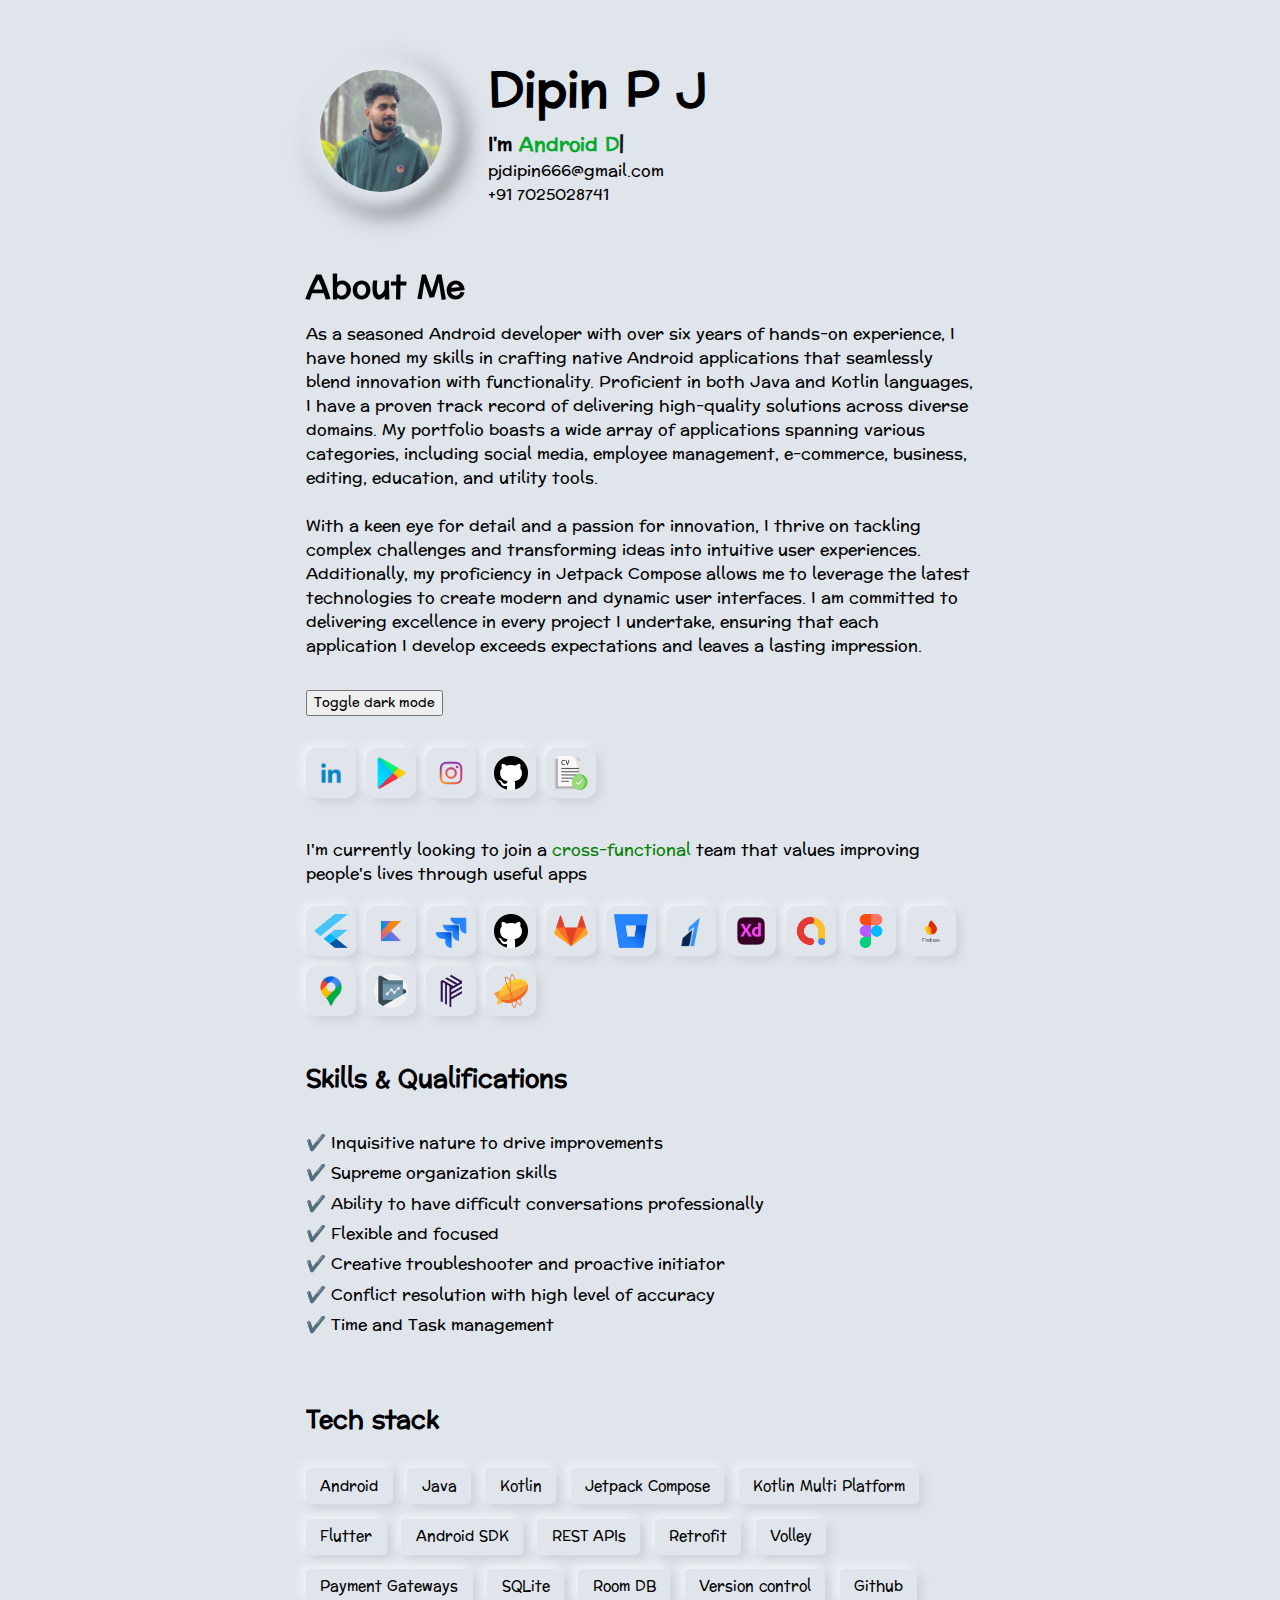
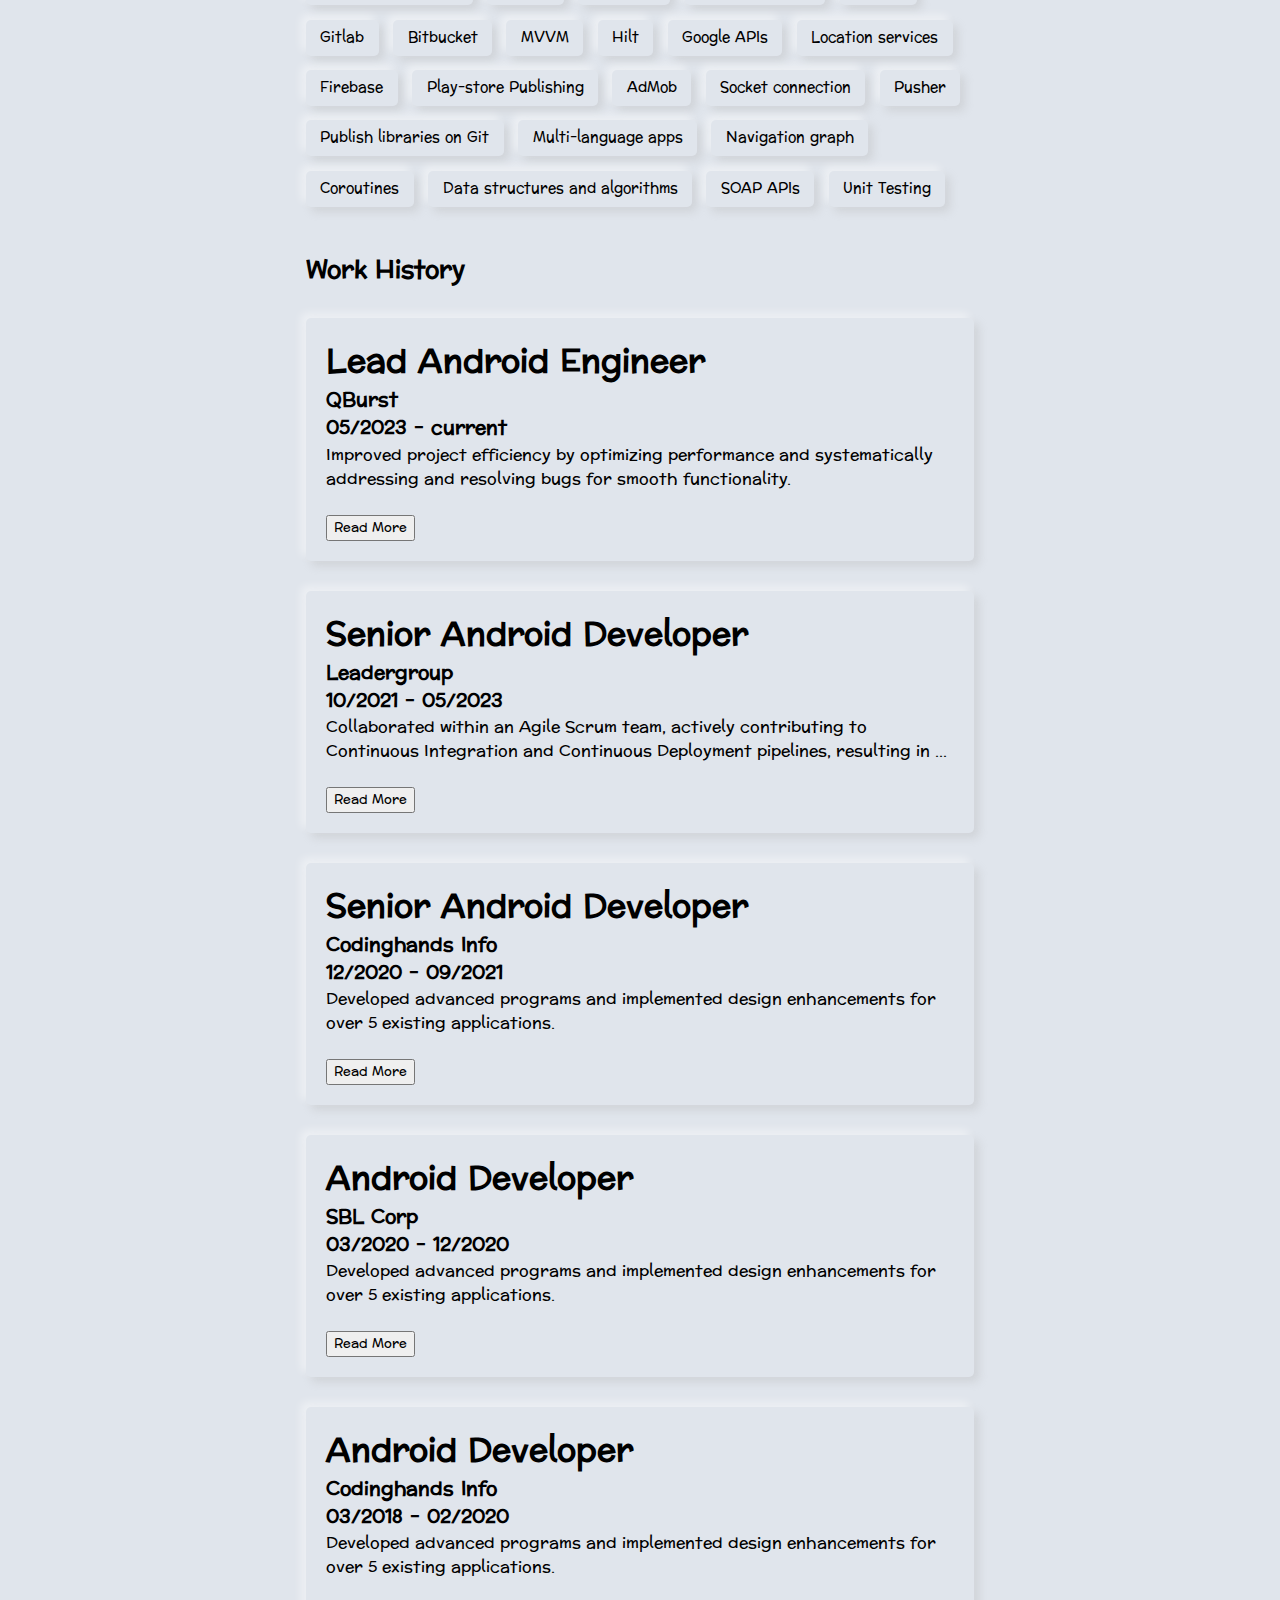
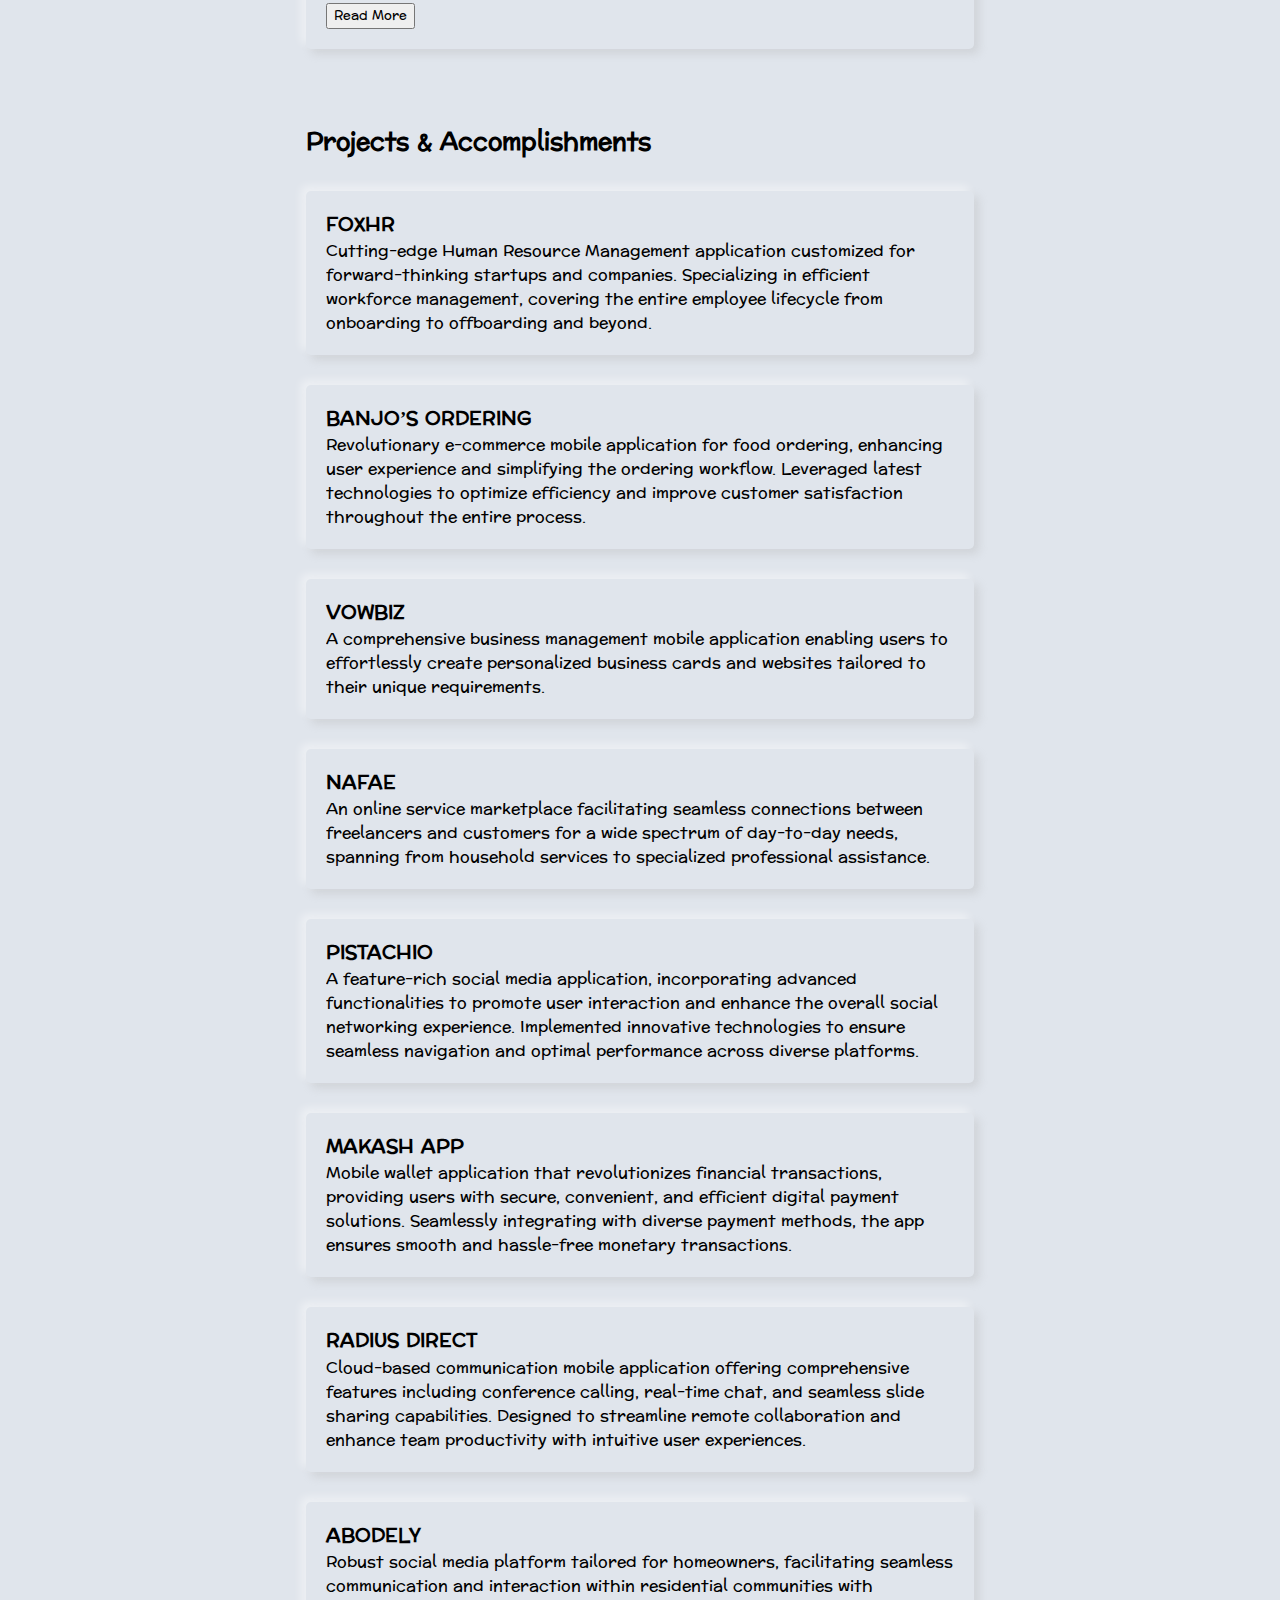
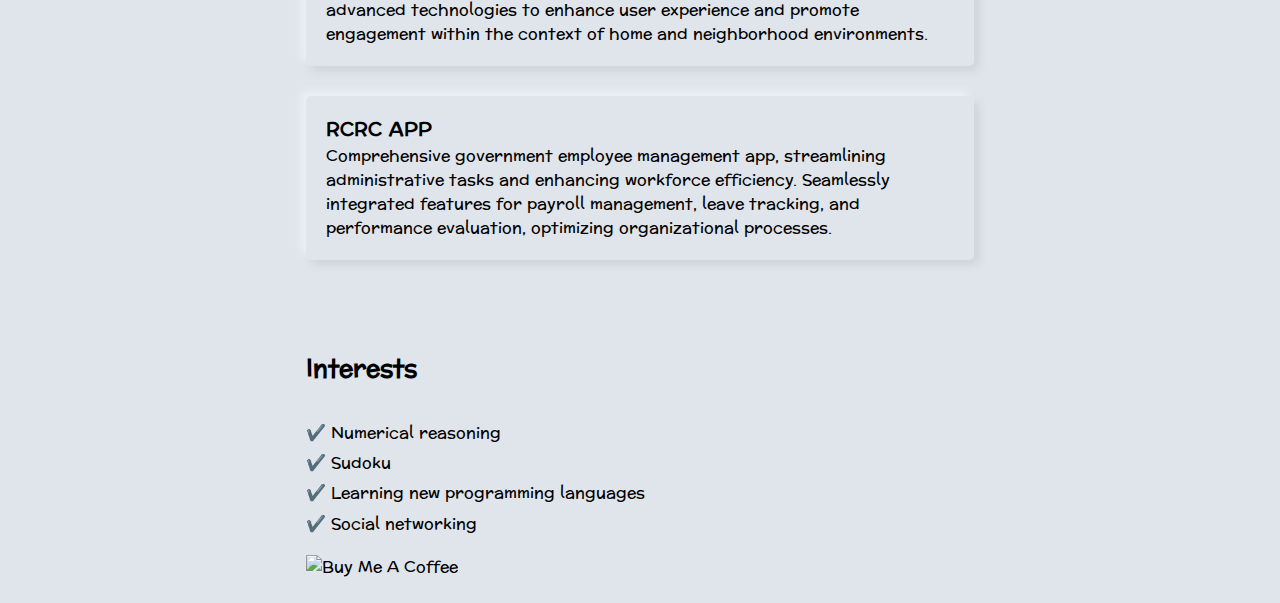
==== commit 356e0b42: "Your comment" ====
--- a/index.html
+++ b/index.html
@@ -52,7 +52,7 @@
         <section id="wrapper--hero" class="section--page">
 
             <div>
-                <h2 class="sticky">About Me</h2>
+                <h1 class="sticky">About Me</h1>
                 <p id="bio"><black-text>
                     As a seasoned Android developer with over six years of hands-on experience, I have honed my skills
                     in crafting native Android applications that seamlessly blend innovation with functionality.
@@ -120,7 +120,7 @@
             </br>
             <p><black-text>I'm currently looking to join a </black-text><span class="green-text">cross-functional</span>
                 <black-text>team that values
-                improving people's lives through accessible design</black-text></p>
+                improving people's lives through useful apps</black-text></p>
                 <skills-body>
                     <skills-body-div class="box">
                         <img src="./assets/images/skill_flutter.png" alt="Profile Image">
--- a/styles/main.css
+++ b/styles/main.css
@@ -26,7 +26,7 @@
     --card-shadow-dark2: rgba(80, 80, 80, 0.3);
 
 
-    --mainTextColor: var(--mainTextColor-dark);
+    /* --mainTextColor: var(--mainTextColor-dark);
     --secondaryTextColor: var(--mainTextColor-dark);
     --mainLinkColor: var(--mainLinkColor-dark);
     --mainBorderColor: var(--mainBorderColor-dark);
@@ -35,22 +35,8 @@
     --mainCardColor: var(--mainCardColor-dark);
     --cardShadowColor1: var(--card-shadow-dark1);
     --cardShadowColor2: var(--card-shadow-dark2);
-    --neomorphicCardBg: var(--mainBgColor);
-
-    /* --mainTextColor: var(--mainTextColor-light);
-    --secondaryTextColor: var(--secondaryTextColor-light);
-    --mainLinkColor: var(--mainLinkColor-light);
-    --mainBorderColor: var(--mainBorderColor-light);
-    --mainBgColor: var(--mainBgColor-light);
-    --themeOppoColor: var(--mainTextColor-dark);
-    --mainCardColor: var(--mainCardColor-dark);
-    --cardShadowColor1: var(--card-shadow-light1);
-    --cardShadowColor2: var(--card-shadow-light2);
-    --neomorphicCardBg: var(--secondaryTextColor-dark); */
-
-}
-
-.white-mode {
+    --neomorphicCardBg: var(--mainBgColor); */
+
     --mainTextColor: var(--mainTextColor-light);
     --secondaryTextColor: var(--secondaryTextColor-light);
     --mainLinkColor: var(--mainLinkColor-light);
@@ -61,6 +47,32 @@
     --cardShadowColor1: var(--card-shadow-light1);
     --cardShadowColor2: var(--card-shadow-light2);
     --neomorphicCardBg: var(--mainBgColor);
+
+}
+
+.white-mode {
+        --mainTextColor: var(--mainTextColor-dark);
+    --secondaryTextColor: var(--mainTextColor-dark);
+    --mainLinkColor: var(--mainLinkColor-dark);
+    --mainBorderColor: var(--mainBorderColor-dark);
+    --mainBgColor: var(--mainBgColor-dark);
+    --themeOppoColor: var(--mainTextColor-dark);
+    --mainCardColor: var(--mainCardColor-dark);
+    --cardShadowColor1: var(--card-shadow-dark1);
+    --cardShadowColor2: var(--card-shadow-dark2);
+    --neomorphicCardBg: var(--mainBgColor);
+
+
+    /* --mainTextColor: var(--mainTextColor-light);
+    --secondaryTextColor: var(--secondaryTextColor-light);
+    --mainLinkColor: var(--mainLinkColor-light);
+    --mainBorderColor: var(--mainBorderColor-light);
+    --mainBgColor: var(--mainBgColor-light);
+    --themeOppoColor: var(--mainTextColor-dark);
+    --mainCardColor: var(--mainCardColor-dark);
+    --cardShadowColor1: var(--card-shadow-light1);
+    --cardShadowColor2: var(--card-shadow-light2);
+    --neomorphicCardBg: var(--mainBgColor); */
 
 }
 
@@ -419,6 +431,8 @@
     position: -webkit-sticky;
     position: sticky;
     top: 0;
+    padding-top: 10px;
+    padding-bottom: 10px;
     width: 100%;
     background-color: var(--mainBgColor);
 }
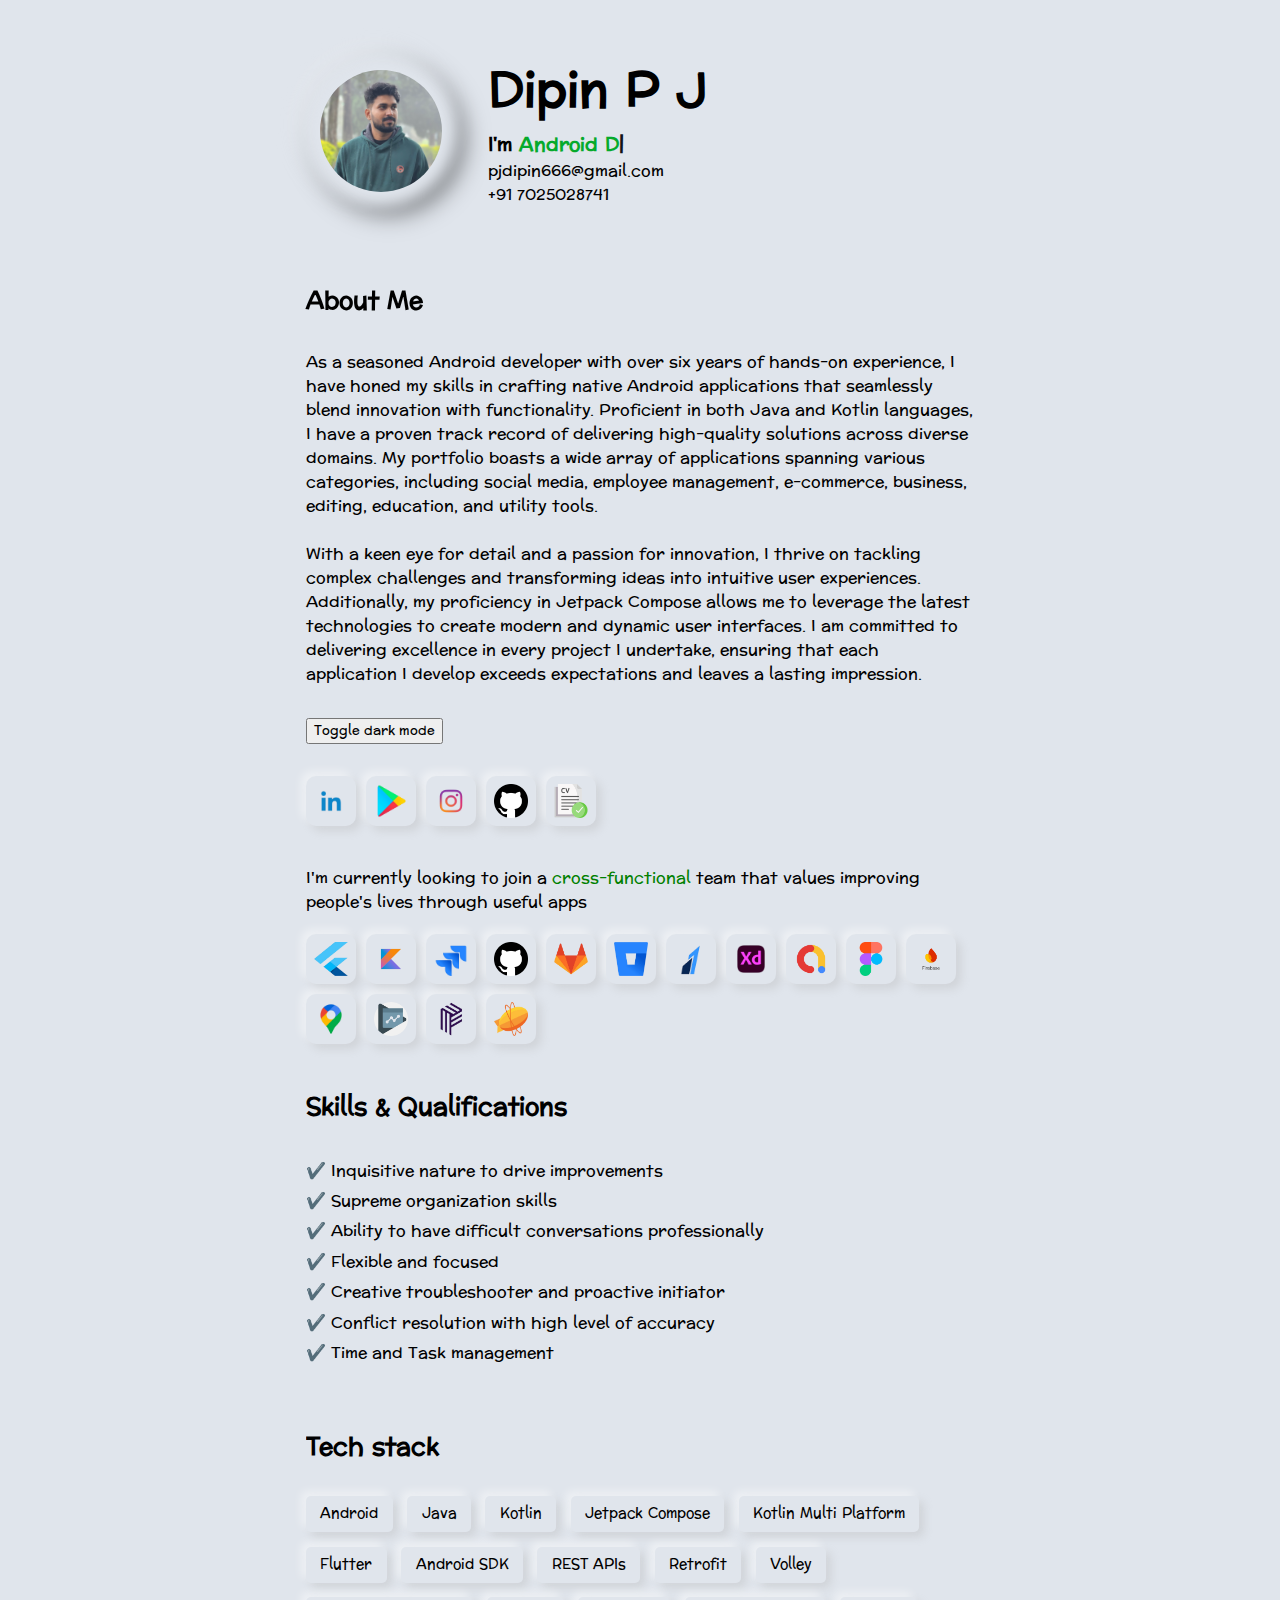
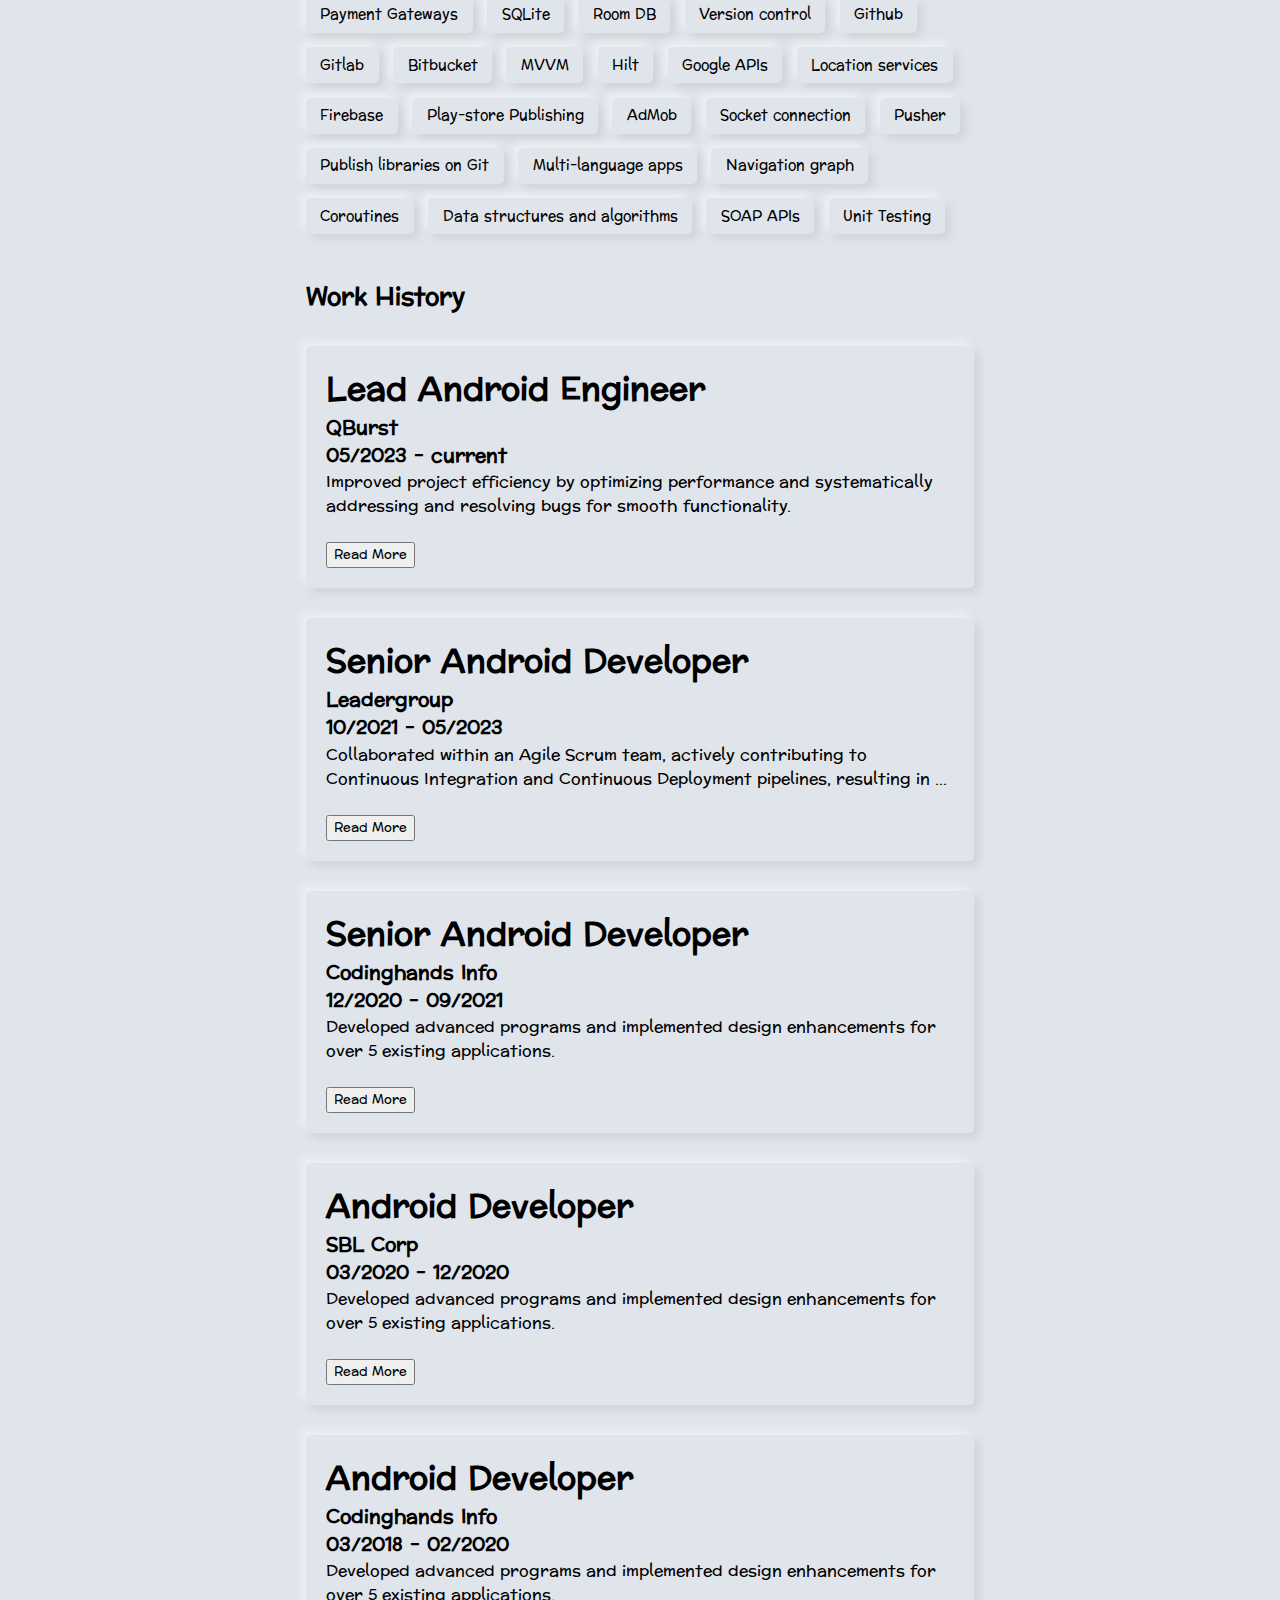
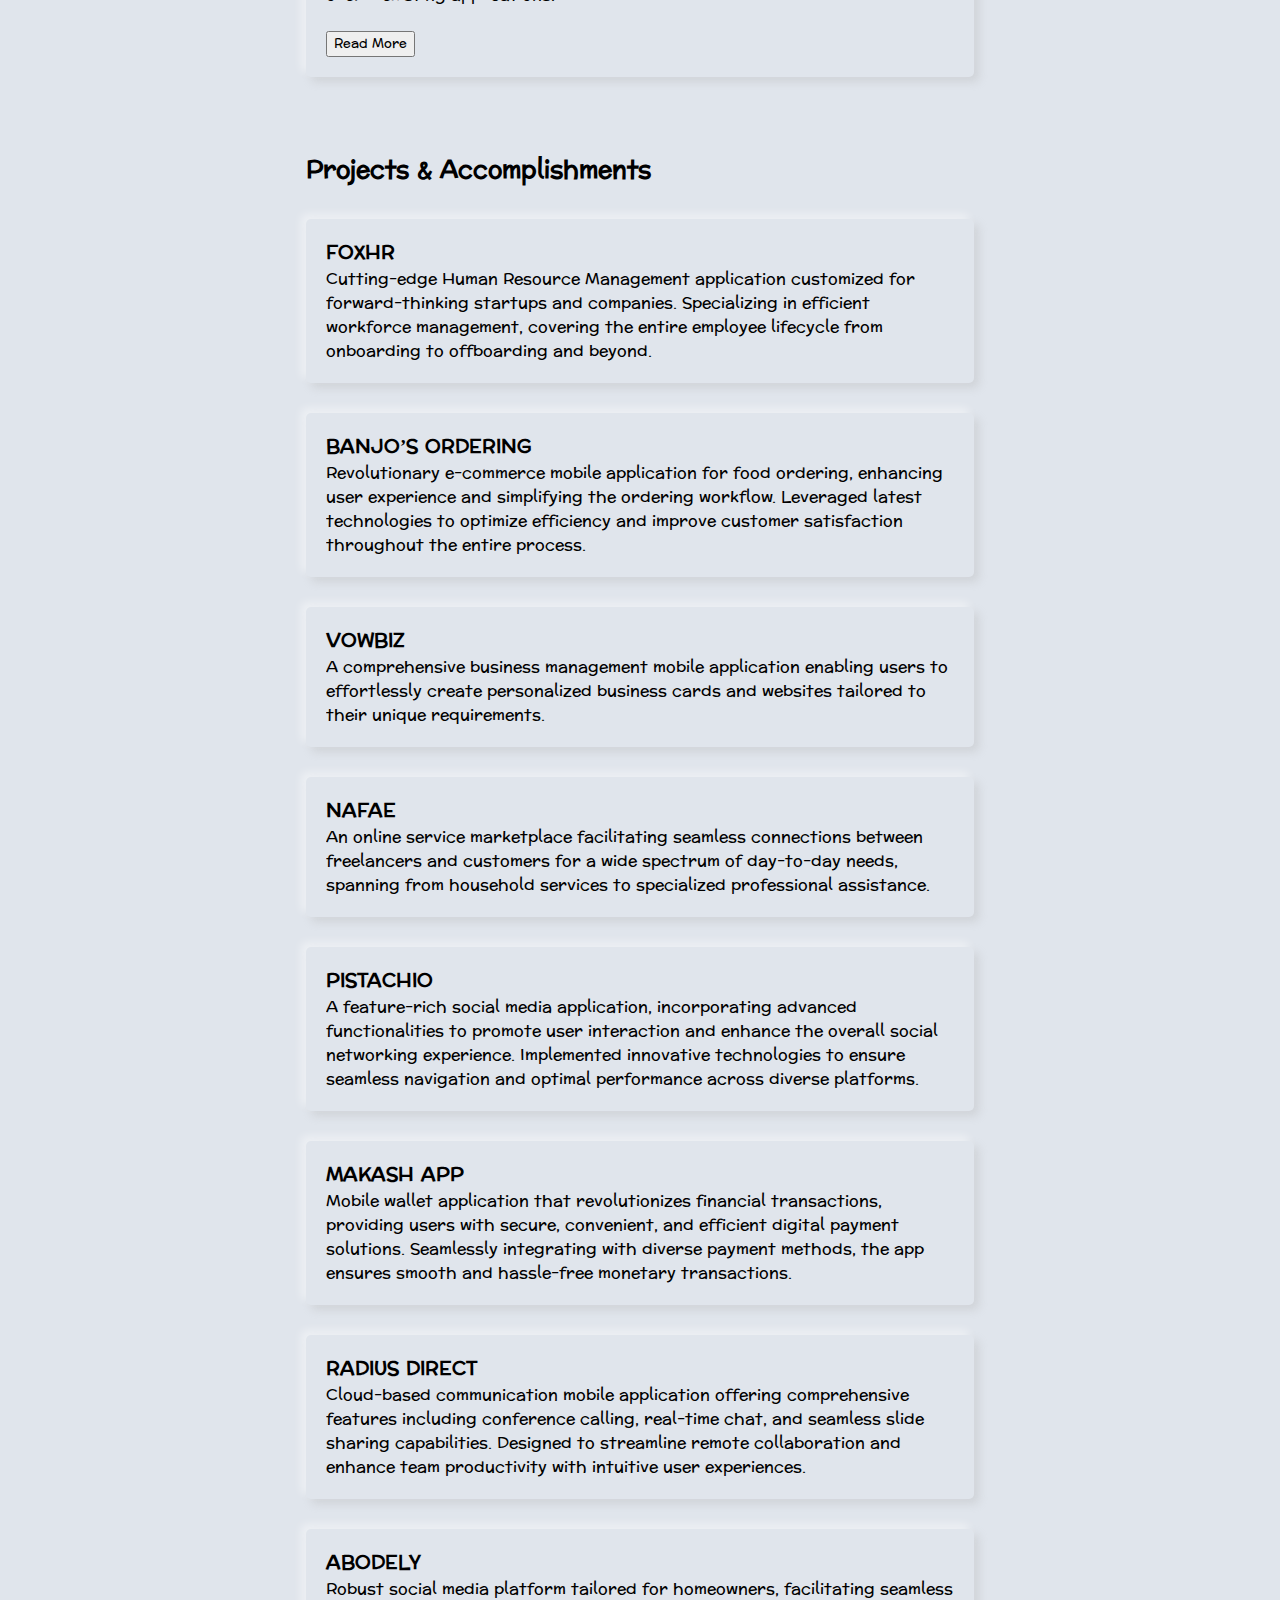
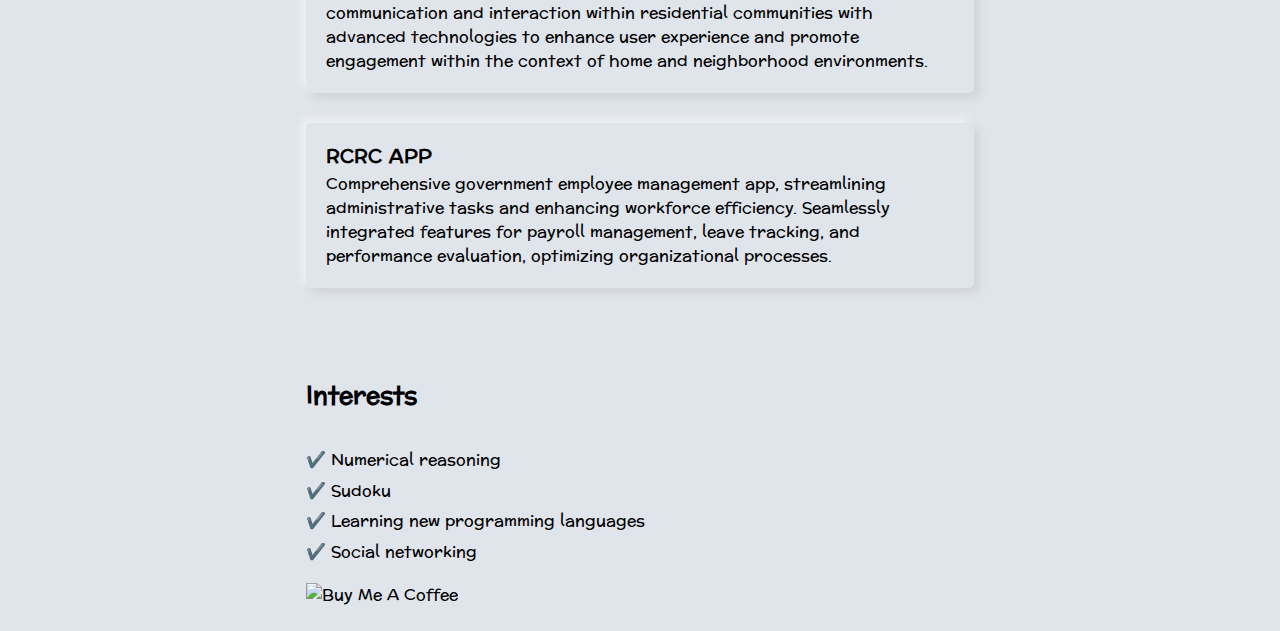
==== commit b9f9b205: "Your comment" ====
--- a/index.html
+++ b/index.html
@@ -52,7 +52,7 @@
         <section id="wrapper--hero" class="section--page">
 
             <div>
-                <h1 class="sticky">About Me</h1>
+                <h2 class="sticky">About Me</h2>
                 <p id="bio"><black-text>
                     As a seasoned Android developer with over six years of hands-on experience, I have honed my skills
                     in crafting native Android applications that seamlessly blend innovation with functionality.
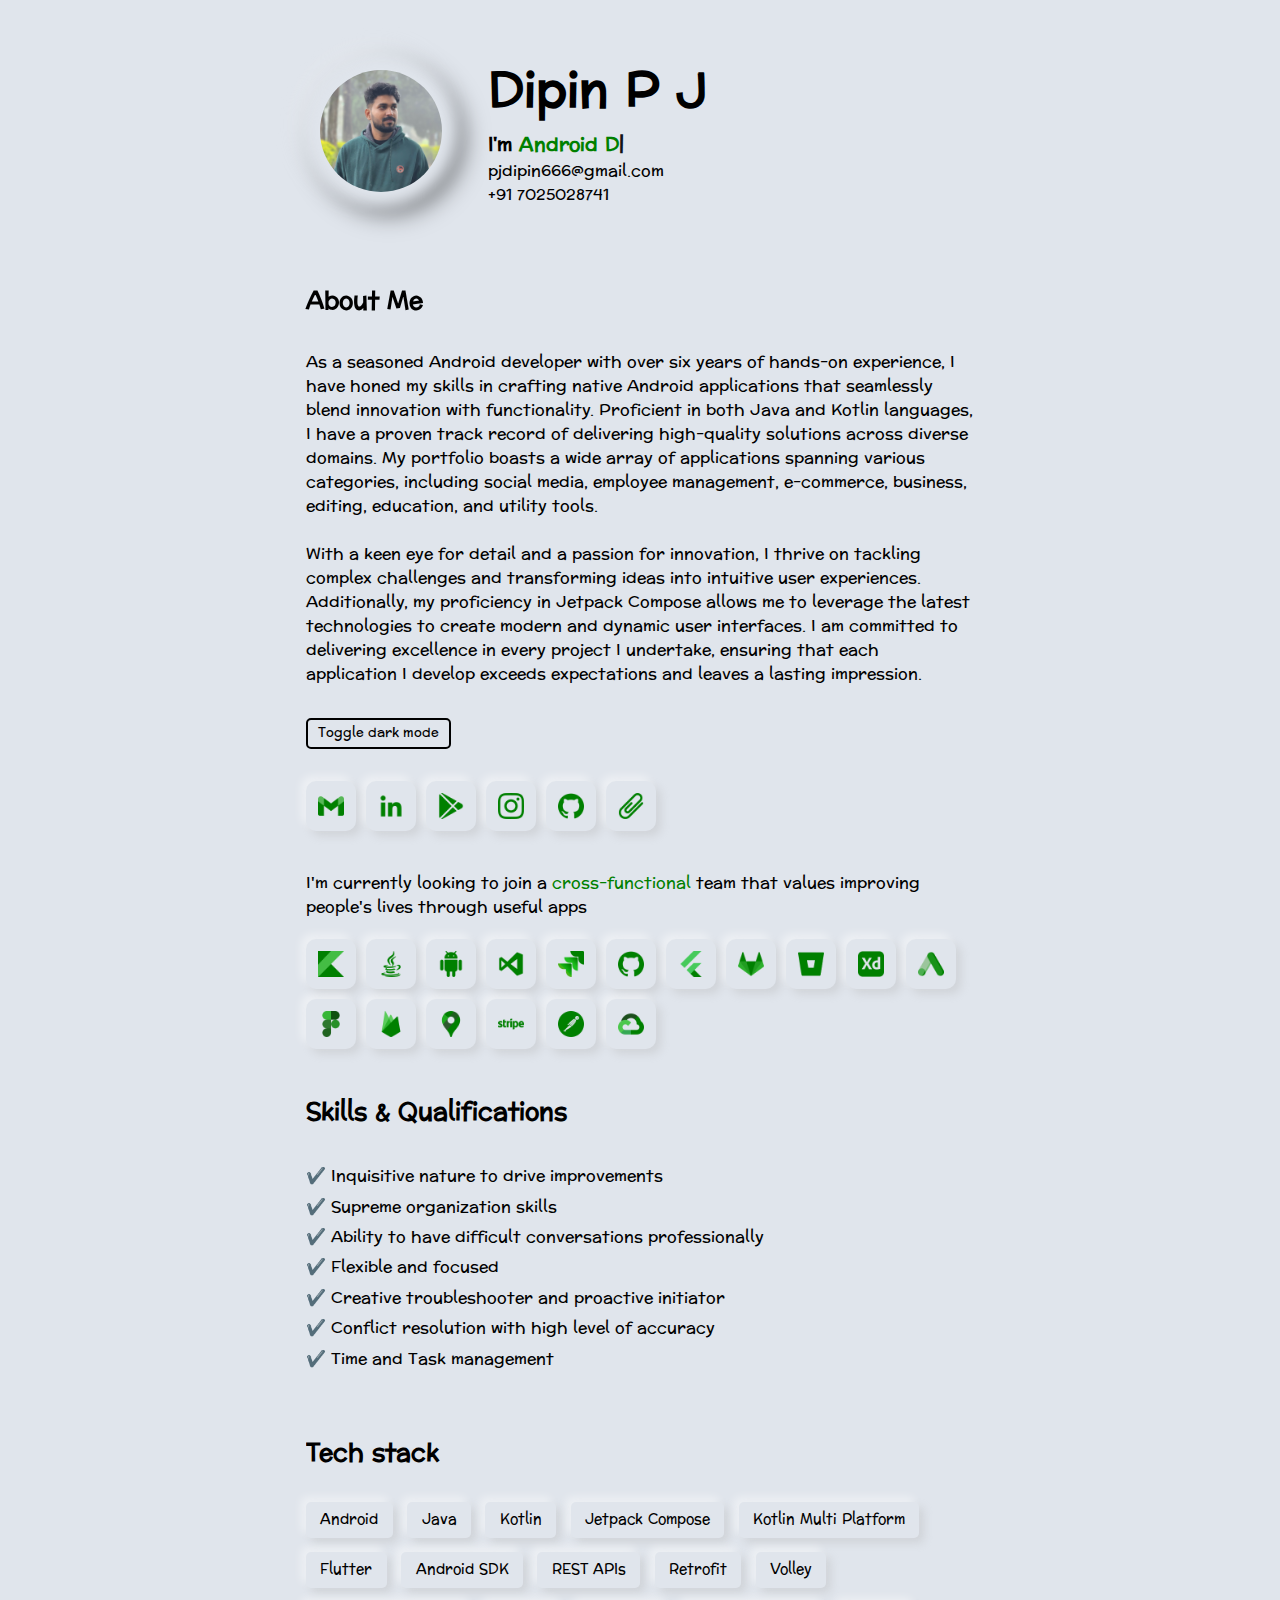
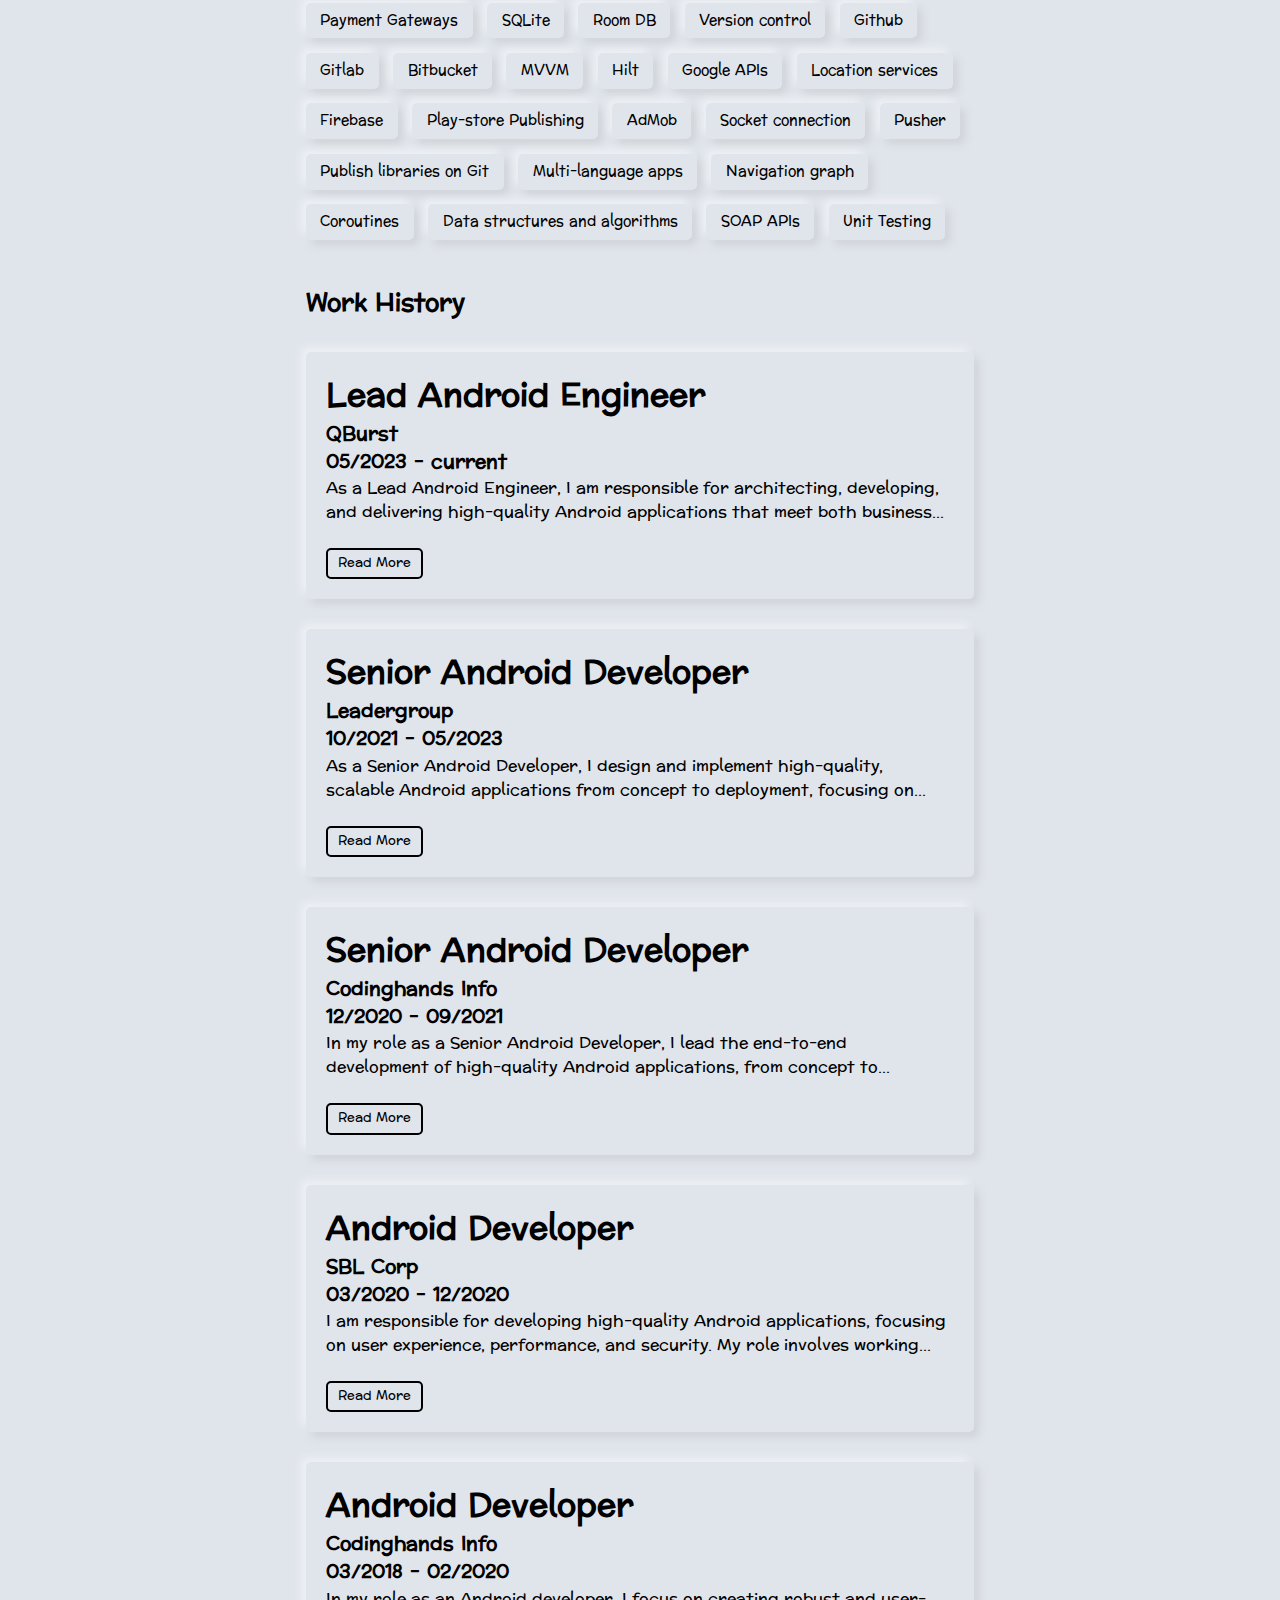
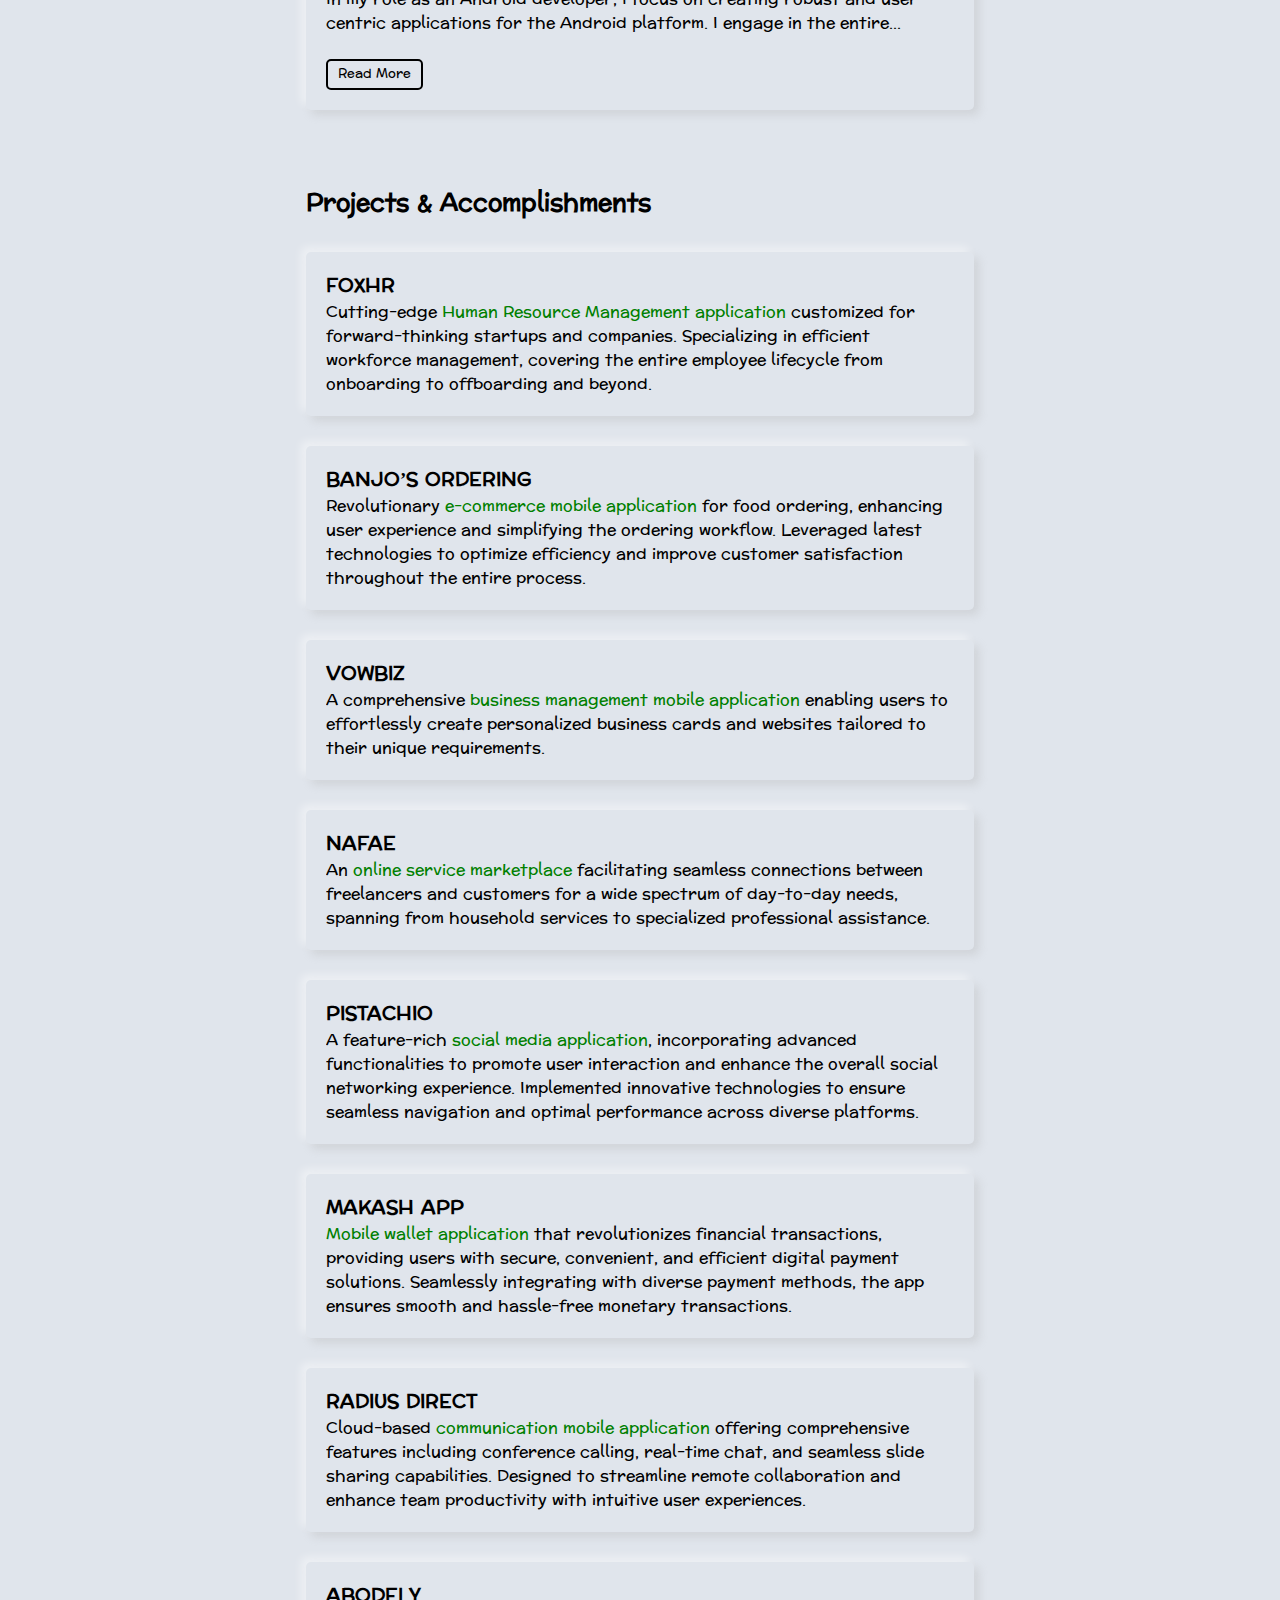
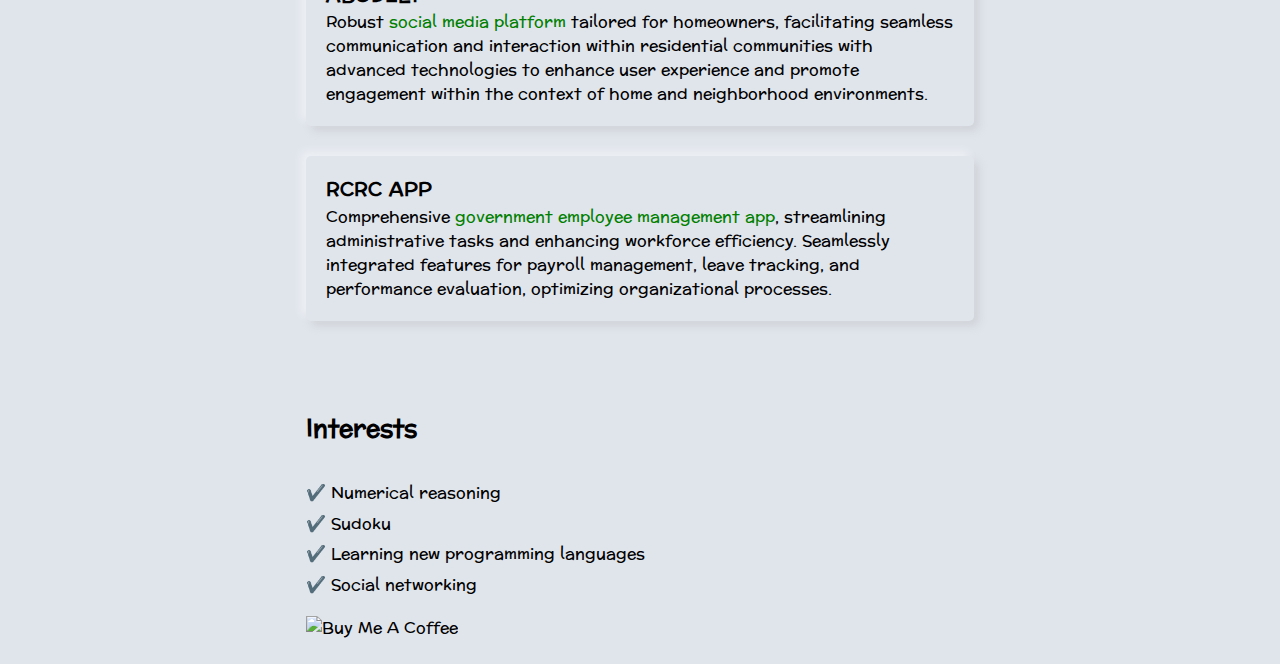
==== commit be77b84e: "Your comment" ====
--- a/index.html
+++ b/index.html
@@ -14,6 +14,7 @@
     <link href="https://fonts.googleapis.com/css2?family=JetBrains+Mono:ital,wght@0,100..800;1,100..800&display=swap"
         rel="stylesheet">
     <link rel="stylesheet" href="https://cdnjs.cloudflare.com/ajax/libs/font-awesome/4.7.0/css/font-awesome.min.css">
+    <script src="strings.js"></script>
 </head>
 
 <body>
@@ -21,28 +22,16 @@
         <section id="wrapper--hero" class="section--page">
             <section id="wrapper--hero" class="section--page">
 
-                <!-- <profile-pic-body-section class="light">
-                    <profile-pic-body-div class="circle">
-                        <img id="profile-pic" src="./assets/images/profile_dp.jpg">
-                    </profile-pic-body-div>
-            </profile-pic-body-section>
-            
-            <profile-pic-body-section class="dark">
-                    <profile-pic-body-div class="circle_black">
-                        <img id="profile-pic" src="./assets/images/profile_dp.jpg">
-                    </profile-pic-body-div>
-            </profile-pic-body-section> -->
-
                 <profile-pic-body-section class="dark">
                     <profile-pic-body-div class="circle_black">
                         <img id="profile-pic" src="./assets/images/profile_dp.jpg">
                     </profile-pic-body-div>
-                    </profile-pic-body-section>
+                </profile-pic-body-section>
             </section>
-                
+
             <div>
                 <h1 id="user-name"><black-text>Dipin P J</black-text></h1>
-                <h3><black-text>I'm </black-text><span class="typing" style="color:#06aa2c"></span></h2>
+                <h3><black-text>I'm </black-text><span class="typing" style="color:#008000"></span></h2>
                     <p id="email">pjdipin666@gmail.com</p>
                     <p id="email">+91 7025028741</p>
 
@@ -54,27 +43,29 @@
             <div>
                 <h2 class="sticky">About Me</h2>
                 <p id="bio"><black-text>
-                    As a seasoned Android developer with over six years of hands-on experience, I have honed my skills
-                    in crafting native Android applications that seamlessly blend innovation with functionality.
-                    Proficient in both Java and Kotlin languages, I have a proven track record of delivering
-                    high-quality solutions across diverse domains. My portfolio boasts a wide array of applications
-                    spanning various categories, including social media, employee management, e-commerce, business,
-                    editing, education, and utility tools.<br><br>With a keen eye for detail and a passion for
-                    innovation, I thrive on tackling complex challenges and transforming ideas into intuitive user
-                    experiences. Additionally, my proficiency in Jetpack Compose allows me to leverage the latest
-                    technologies to create modern and dynamic user interfaces. I am committed to delivering excellence
-                    in every project I undertake, ensuring that each application I develop exceeds expectations and
-                    leaves a lasting impression.
-                </black-text>
+                        As a seasoned Android developer with over six years of hands-on experience, I have honed my
+                        skills
+                        in crafting native Android applications that seamlessly blend innovation with functionality.
+                        Proficient in both Java and Kotlin languages, I have a proven track record of delivering
+                        high-quality solutions across diverse domains. My portfolio boasts a wide array of applications
+                        spanning various categories, including social media, employee management, e-commerce, business,
+                        editing, education, and utility tools.<br><br>With a keen eye for detail and a passion for
+                        innovation, I thrive on tackling complex challenges and transforming ideas into intuitive user
+                        experiences. Additionally, my proficiency in Jetpack Compose allows me to leverage the latest
+                        technologies to create modern and dynamic user interfaces. I am committed to delivering
+                        excellence
+                        in every project I undertake, ensuring that each application I develop exceeds expectations and
+                        leaves a lasting impression.
+                    </black-text>
                 </p>
             </div>
 
         </section>
 
         <section id="wrapper--hero" class="section--page">
-            <div class="toggle-button">
-                <button onclick="myFunction()">
-                    <p>Toggle dark mode</p>
+            <div>
+                <button class="transparent-button" onclick="myFunction()">
+                    <p><black-text>Toggle dark mode</black-text></p>
                 </button>
             </div>
         </section>
@@ -83,31 +74,37 @@
         <section class="section--page">
             <social-body>
                 <social-body-div class="box">
+                    <a href="mailto:pjdipin666@gmail.com" target="_blank">
+                        <img src="./assets/images/gmail.png" alt="Dipin P J - LinkedIn">
+                    </a>
+
+                </social-body-div>
+                <social-body-div class="box">
                     <a href="https://www.linkedin.com/in/dipinpj/" target="_blank">
-                        <img src="./assets/images/social_linkedin.png" alt="Dipin P J - LinkedIn">
+                        <img src="./assets/images/linkedin.png" alt="Dipin P J - LinkedIn">
                     </a>
 
                 </social-body-div>
                 <social-body-div class="box">
                     <a href="https://play.google.com/store/apps/developer?id=Dipin+P+J" target="_blank">
-                        <img src="./assets/images/social_playstore.png" alt="Dipin P J - Play Store">
+                        <img src="./assets/images/playstore.png" alt="Dipin P J - Play Store">
                     </a>
 
                 </social-body-div>
                 <social-body-div class="box">
                     <a href="https://www.instagram.com/dipinpj" target="_blank">
-                        <img src="./assets/images/social_insta.png" alt="Dipin P J - Instagram">
+                        <img src="./assets/images/instagram.png" alt="Dipin P J - Instagram">
                     </a>
                 </social-body-div>
                 <social-body-div class="box">
                     <a href="https://github.com/dipinpj" target="_blank">
-                        <img src="./assets/images/skill_github.png" alt="Dipin P J - Github">
+                        <img src="./assets/images/github.png" alt="Dipin P J - Github">
                     </a>
                 </social-body-div>
 
                 <social-body-div class="box">
                     <a href="./assets/resume.pdf" target="_blank">
-                        <img src="./assets/images/social_resume.png" alt="Dipin PJ - Android Developer - Resume">
+                        <img src="./assets/images/paper-clip.png" alt="Dipin PJ - Android Developer - Resume">
                     </a>
                 </social-body-div>
 
@@ -120,57 +117,64 @@
             </br>
             <p><black-text>I'm currently looking to join a </black-text><span class="green-text">cross-functional</span>
                 <black-text>team that values
-                improving people's lives through useful apps</black-text></p>
-                <skills-body>
-                    <skills-body-div class="box">
-                        <img src="./assets/images/skill_flutter.png" alt="Profile Image">
-                    </skills-body-div>
-                    <skills-body-div class="box">
-                        <img src="./assets/images/skill_kotlin.png" alt="Profile Image">
-                    </skills-body-div>
-                    <skills-body-div class="box">
-                        <img src="./assets/images/skill_jira.png" alt="Profile Image">
-                    </skills-body-div>
-                    <skills-body-div class="box">
-                        <img src="./assets/images/skill_github.png" alt="Profile Image">
-                    </skills-body-div>
-                    <skills-body-div class="box">
-                        <img src="./assets/images/skill_gitlab.png" alt="Profile Image">
-                    </skills-body-div>
-                    <skills-body-div class="box">
-                        <img src="./assets/images/skill_bitbucket.png" alt="Profile Image">
-                    </skills-body-div>
-                    <skills-body-div class="box">
-                        <img src="./assets/images/skill_razorpay.png" alt="Profile Image">
-                    </skills-body-div>
-                    <skills-body-div class="box">
-                        <img src="./assets/images/skill_xd.png" alt="Profile Image">
-                    </skills-body-div>
-
-                    <skills-body-div class="box">
-                        <img src="./assets/images/skill_admob.png" alt="Profile Image">
-                    </skills-body-div>
-                    <skills-body-div class="box">
-                        <img src="./assets/images/skill_figma.png" alt="Profile Image">
-                    </skills-body-div>
-                    <skills-body-div class="box">
-                        <img src="./assets/images/skill_firebase.png" alt="Profile Image">
-                    </skills-body-div>
-                    <skills-body-div class="box">
-                        <img src="./assets/images/skill_google_location.png" alt="Profile Image">
-                    </skills-body-div>
-                    <skills-body-div class="box">
-                        <img src="./assets/images/skill_play_console.png" alt="Profile Image">
-                    </skills-body-div>
-                    <skills-body-div class="box">
-                        <img src="./assets/images/skill_pusher.png" alt="Profile Image">
-                    </skills-body-div>
-                    <skills-body-div class="box">
-                        <img src="./assets/images/skill_zeplin.png" alt="Profile Image">
-                    </skills-body-div>
-                </skills-body>
-
-                <!-- <section class="skill-item-container">
+                    improving people's lives through useful apps</black-text>
+            </p>
+            <skills-body>
+               
+                <skills-body-div class="box">
+                    <img src="./assets/images/kotlin.png" alt="Profile Image">
+                </skills-body-div>   
+                <skills-body-div class="box">
+                    <img src="./assets/images/java.png" alt="Profile Image">
+                </skills-body-div>
+                <skills-body-div class="box">
+                    <img src="./assets/images/android.png" alt="Profile Image">
+                </skills-body-div>
+                <skills-body-div class="box">
+                    <img src="./assets/images/vs-code.png" alt="Profile Image">
+                </skills-body-div>
+                <skills-body-div class="box">
+                    <img src="./assets/images/jira.png" alt="Profile Image">
+                </skills-body-div>
+                <skills-body-div class="box">
+                    <img src="./assets/images/github.png" alt="Profile Image">
+                </skills-body-div>
+                <skills-body-div class="box">
+                    <img src="./assets/images/flutter.png" alt="Profile Image">
+                </skills-body-div>
+                <skills-body-div class="box">
+                    <img src="./assets/images/gitlab.png" alt="Profile Image">
+                </skills-body-div>
+                <skills-body-div class="box">
+                    <img src="./assets/images/bitbucket.png" alt="Profile Image">
+                </skills-body-div>
+                <skills-body-div class="box">
+                    <img src="./assets/images/xd.png" alt="Profile Image">
+                </skills-body-div>
+                <skills-body-div class="box">
+                    <img src="./assets/images/admob.png" alt="Profile Image">
+                </skills-body-div>
+                <skills-body-div class="box">
+                    <img src="./assets/images/figma.png" alt="Profile Image">
+                </skills-body-div>
+                <skills-body-div class="box">
+                    <img src="./assets/images/firebase.png" alt="Profile Image">
+                </skills-body-div>
+                <skills-body-div class="box">
+                    <img src="./assets/images/google-maps.png" alt="Profile Image">
+                </skills-body-div>
+                <skills-body-div class="box">
+                    <img src="./assets/images/stripe.png" alt="Profile Image">
+                </skills-body-div>
+                <skills-body-div class="box">
+                    <img src="./assets/images/postman.png" alt="Profile Image">
+                </skills-body-div>
+                <skills-body-div class="box">
+                    <img src="./assets/images/google-cloud.png" alt="Profile Image">
+                </skills-body-div>
+            </skills-body>
+
+            <!-- <section class="skill-item-container">
                 
                 <div class="circle-container">
                     <img src="./assets/images/skill_admob.png" alt="Profile Image">
@@ -186,7 +190,7 @@
                 </div>
 
             </section> -->
-                <!-- <section class="skill-item-container">
+            <!-- <section class="skill-item-container">
                
                 <div class="circle-container">
                     <img src="./assets/images/skill_razorpay.png" alt="Profile Image">
@@ -289,32 +293,38 @@
                     <h1><black-text>Lead Android Engineer</black-text></h1>
                     <h3><black-text>QBurst</black-text></h3>
                     <h3><black-text>05/2023 - current</black-text></h3>
-                    <p class="truncate"><black-text>Improved project efficiency by optimizing performance and systematically
-                        addressing and
-                        resolving bugs for smooth functionality.</black-text></p>
+                    <p class="truncate"><black-text>
+                            As a Lead Android Engineer, I am responsible for architecting, developing, and delivering
+                            high-quality Android applications that meet both business and user needs. I guide the
+                            technical direction of projects, ensuring scalable and maintainable codebases while adhering
+                            to best practices and industry standards. \n\nI mentor and support a team of developers,
+                            conduct code reviews, and foster a culture of continuous learning and collaboration.
+                            Additionally, I work closely with cross-functional teams, including product managers and
+                            designers, to transform complex requirements into efficient, user-friendly mobile solutions.
+                            My role also involves staying current with the latest Android technologies and trends to
+                            drive innovation and maintain a competitive edge.
+                        </black-text></p>
                     </br>
                     <div class="toggle-button">
 
-                   
                         <div class="toggle-button">
-                            <button>
-                                <p>Read More</p>
+                            <button class="transparent-button" onclick="goToCompanyPage(`qburst`)">
+                                <p><black-text>Read More</black-text></p>
                             </button>
                         </div>
-                     </div>
+                    </div>
 
                 </div>
                 <div class="align-start-container">
                     <h1><black-text>Senior Android Developer</black-text></h1>
                     <h3><black-text>Leadergroup</black-text></h3>
                     <h3><black-text>10/2021 - 05/2023</black-text></h3>
-                    <p class="truncate"><black-text>Collaborated within an Agile Scrum team, actively contributing to Continuous
-                        Integration and
-                        Continuous Deployment pipelines, resulting in a remarkable 70% increase in delivery speed.</black-text></p>
-                    </br>
+                    <p class="truncate"><black-text>
+                        As a Senior Android Developer, I design and implement high-quality, scalable Android applications from concept to deployment, focusing on best practices and performance optimization. I lead the development process, collaborating closely with cross-functional teams, including designers, backend developers, and product managers, to deliver intuitive user experiences. My role includes mentoring junior developers, conducting code reviews to maintain code quality, and ensuring adherence to architectural patterns like MVVM and Clean Architecture. I stay up to date with the latest Android trends and technologies, such as Jetpack Compose and Kotlin Coroutines, and integrate them into projects to improve efficiency and functionality. Additionally, I am responsible for troubleshooting and resolving complex issues, optimizing app performance, and implementing unit and UI testing to ensure robust and reliable applications. I also contribute to strategic planning and decision-making to drive the success of mobile initiatives.
+                    </black-text></p> </br>
                     <div class="toggle-button">
-                        <button>
-                            <p>Read More</p>
+                        <button class="transparent-button" onclick="goToCompanyPage(`leadergroup`)">
+                            <p><black-text>Read More</black-text></p>
                         </button>
                     </div>
                 </div>
@@ -325,13 +335,20 @@
                     <h1><black-text>Senior Android Developer</black-text></h1>
                     <h3><black-text>Codinghands Info</black-text></h3>
                     <h3><black-text>12/2020 - 09/2021</black-text></h3>
-                    <p class="truncate"><black-text>Developed advanced programs and implemented design enhancements for over 5
-                        existing
-                        applications.</black-text></p>
+                    <p class="truncate"><black-text>
+                            In my role as a Senior Android Developer, I lead the end-to-end development of high-quality
+                            Android applications, from concept to deployment. I ensure the use of modern architectural
+                            patterns and adhere to best coding practices while driving the adoption of efficient,
+                            scalable, and secure solutions. I actively engage in brainstorming sessions and contribute
+                            to strategic decisions that improve product outcomes. My responsibilities include overseeing
+                            project timelines, performing performance optimizations, and integrating third-party
+                            libraries or APIs when necessary. Furthermore, I coach team members, provide constructive
+                            feedback, and collaborate closely with stakeholders to deliver exceptional mobile
+                            experiences that meet user needs and business expectations. </black-text></p>
                     </br>
                     <div class="toggle-button">
-                        <button>
-                            <p>Read More</p>
+                        <button class="transparent-button" onclick="goToCompanyPage(`codinghands`)">
+                            <p><black-text>Read More</black-text></p>
                         </button>
                     </div>
                 </div>
@@ -339,13 +356,21 @@
                     <h1><black-text>Android Developer</black-text></h1>
                     <h3><black-text>SBL Corp</black-text></h3>
                     <h3><black-text>03/2020 - 12/2020</black-text></h3>
-                    <p class="truncate"><black-text>Developed advanced programs and implemented design enhancements for over 5
-                        existing
-                        applications.</black-text></p>
+                    <p class="truncate"><black-text>
+                            I am responsible for developing high-quality Android applications, focusing on user
+                            experience, performance, and security. My role involves working closely with designers,
+                            product managers, and backend engineers to create seamless, intuitive features that delight
+                            users. I write clean, maintainable, and efficient code, leveraging the latest frameworks and
+                            libraries to optimize performance. Additionally, I implement robust testing strategies to
+                            ensure application stability and actively participate in troubleshooting and resolving
+                            issues. I also drive continuous improvement by refactoring legacy code, contributing to
+                            architectural improvements, and mentoring teammates to foster a culture of innovation and
+                            collaboration.
+                        </black-text></p>
                     </br>
                     <div class="toggle-button">
-                        <button>
-                            <p>Read More</p>
+                        <button class="transparent-button" onclick="goToCompanyPage(`sbl`)">
+                            <p><black-text>Read More</black-text></p>
                         </button>
                     </div>
                 </div>
@@ -353,13 +378,22 @@
                     <h1><black-text>Android Developer</black-text></h1>
                     <h3><black-text>Codinghands Info</black-text></h3>
                     <h3><black-text>03/2018 - 02/2020</black-text></h3>
-                    <p class="truncate"><black-text>Developed advanced programs and implemented design enhancements for over 5
-                        existing
-                        applications.</black-text></p>
+                    <p class="truncate"><black-text>
+                            In my role as an Android developer, I focus on creating robust and user-centric applications
+                            for the Android platform. I engage in the entire software development lifecycle, from
+                            gathering requirements and designing UI/UX to coding and testing the final product.
+                            Utilizing Kotlin and Java, I write clean, maintainable code while adhering to best practices
+                            and design patterns. My responsibilities also include integrating third-party APIs,
+                            optimizing app performance, and troubleshooting issues to enhance functionality. I work
+                            closely with product managers and designers to translate business needs into technical
+                            specifications, ensuring that the applications not only meet user expectations but also
+                            align with the overall business goals. Additionally, I stay abreast of emerging technologies
+                            and trends to continuously improve the application development process and user experience.
+                        </black-text></p>
                     </br>
                     <div class="toggle-button">
-                        <button>
-                            <p>Read More</p>
+                        <button class="transparent-button" onclick="goToCompanyPage(`ch`)">
+                            <p><black-text>Read More</black-text></p>
                         </button>
                     </div>
                 </div>
@@ -387,77 +421,90 @@
 
             <div class="align-start-container">
                 <h3><black-text>FOXHR</black-text></h3>
-                <p class="project-truncate"><black-text>Cutting-edge Human Resource Management application customized for
-                    forward-thinking startups and
-                    companies. Specializing in efficient workforce management, covering the entire employee lifecycle
-                    from onboarding to offboarding and beyond.</black-text></p>
+                <p class="project-truncate"><black-text>Cutting-edge <span class="green-text"> Human Resource Management application</span> customized
+                        for
+                        forward-thinking startups and
+                        companies. Specializing in efficient workforce management, covering the entire employee
+                        lifecycle
+                        from onboarding to offboarding and beyond.</black-text></p>
 
             </div>
             <div class="align-start-container">
                 <h3><black-text>BANJO’S ORDERING</black-text></h3>
-                <p class="project-truncate"><black-text>Revolutionary e-commerce mobile application for food ordering, enhancing
-                    user experience and
-                    simplifying the ordering workflow. Leveraged latest technologies to optimize efficiency and improve
-                    customer satisfaction throughout the entire process.</black-text></p>
+                <p class="project-truncate"><black-text>Revolutionary <span class="green-text"> e-commerce mobile application</span> for food ordering,
+                        enhancing
+                        user experience and
+                        simplifying the ordering workflow. Leveraged latest technologies to optimize efficiency and
+                        improve
+                        customer satisfaction throughout the entire process.</black-text></p>
 
             </div>
 
             <div class="align-start-container">
                 <h3><black-text>VOWBIZ </black-text></h3>
-                <p class="project-truncate"><black-text>A comprehensive business management mobile application enabling users to
-                    effortlessly create personalized business cards and websites tailored to their unique requirements.</black-text></p>
+                <p class="project-truncate"><black-text>A comprehensive <span class="green-text"> business management mobile application</span> enabling
+                        users to
+                        effortlessly create personalized business cards and websites tailored to their unique
+                        requirements.</black-text></p>
 
             </div>
 
             <div class="align-start-container">
                 <h3><black-text>NAFAE</black-text></h3>
-                <p class="project-truncate"><black-text>An online service marketplace facilitating seamless connections between
-                    freelancers and customers for
-                    a wide spectrum of day-to-day needs, spanning from household services to specialized professional
-                    assistance.</black-text></p>
+                <p class="project-truncate"><black-text>An <span class="green-text">online service marketplace</span> facilitating seamless connections
+                        between
+                        freelancers and customers for
+                        a wide spectrum of day-to-day needs, spanning from household services to specialized
+                        professional
+                        assistance.</black-text></p>
 
             </div>
 
             <div class="align-start-container">
                 <h3><black-text>PISTACHIO</black-text></h3>
-                <p class="project-truncate"><black-text>A feature-rich social media application, incorporating advanced
-                    functionalities to promote user
-                    interaction and enhance the overall social networking experience. Implemented innovative
-                    technologies to ensure seamless navigation and optimal performance across diverse platforms.</black-text></p>
+                <p class="project-truncate"><black-text>A feature-rich <span class="green-text">social media application</span>, incorporating advanced
+                        functionalities to promote user
+                        interaction and enhance the overall social networking experience. Implemented innovative
+                        technologies to ensure seamless navigation and optimal performance across diverse
+                        platforms.</black-text></p>
 
             </div>
 
             <div class="align-start-container">
                 <h3><black-text>MAKASH APP</black-text></h3>
-                <p class="project-truncate"><black-text>Mobile wallet application that revolutionizes financial transactions,
-                    providing users with secure,
-                    convenient, and efficient digital payment solutions. Seamlessly integrating with diverse payment
-                    methods, the app ensures smooth and hassle-free monetary transactions.</black-text></p>
+                <p class="project-truncate"><black-text><span class="green-text">Mobile wallet application</span> that revolutionizes financial
+                        transactions,
+                        providing users with secure,
+                        convenient, and efficient digital payment solutions. Seamlessly integrating with diverse payment
+                        methods, the app ensures smooth and hassle-free monetary transactions.</black-text></p>
 
             </div>
 
             <div class="align-start-container">
                 <h3><black-text>RADIUS DIRECT</black-text></h3>
-                <p class="project-truncate"><black-text>Cloud-based communication mobile application offering comprehensive features
-                    including conference
-                    calling, real-time chat, and seamless slide sharing capabilities. Designed to streamline remote
-                    collaboration and enhance team productivity with intuitive user experiences.</black-text></p>
+                <p class="project-truncate"><black-text>Cloud-based <span class="green-text">communication mobile application</span> offering
+                        comprehensive features
+                        including conference
+                        calling, real-time chat, and seamless slide sharing capabilities. Designed to streamline remote
+                        collaboration and enhance team productivity with intuitive user experiences.</black-text></p>
             </div>
 
             <div class="align-start-container">
                 <h3><black-text>ABODELY</black-text></h3>
-                <p class="project-truncate"><black-text>Robust social media platform tailored for homeowners, facilitating seamless
-                    communication and
-                    interaction within residential communities with advanced technologies to enhance user experience and
-                    promote engagement within the context of home and neighborhood environments.</black-text></p>
+                <p class="project-truncate"><black-text>Robust <span class="green-text">social media platform</span> tailored for homeowners,
+                        facilitating seamless
+                        communication and
+                        interaction within residential communities with advanced technologies to enhance user experience
+                        and
+                        promote engagement within the context of home and neighborhood environments.</black-text></p>
             </div>
 
             <div class="align-start-container">
                 <h3><black-text>RCRC APP</black-text></h3>
-                <p class="project-truncate"><black-text>Comprehensive government employee management app, streamlining
-                    administrative tasks and enhancing
-                    workforce efficiency. Seamlessly integrated features for payroll management, leave tracking, and
-                    performance evaluation, optimizing organizational processes.</black-text></p>
+                <p class="project-truncate"><black-text>Comprehensive <span class="green-text">government employee management app</span>, streamlining
+                        administrative tasks and enhancing
+                        workforce efficiency. Seamlessly integrated features for payroll management, leave tracking, and
+                        performance evaluation, optimizing organizational processes.</black-text></p>
             </div>
 
         </section>
@@ -495,35 +542,6 @@
     <script src="assets/vendor/typed.js/typed.min.js"></script>
 
 
-
-    <script>
-        // Define a public model class
-        class CompanyDetails {
-            constructor(designation, companyName, duration, jobDescription, jobRoles, icon) {
-                this.designation = designation;
-                this.companyName = companyName;
-                this.duration = duration;
-                this.jobDescription = jobDescription;
-                this.jobRoles = jobRoles;
-                this.icon = icon;
-            }
-
-            getDetails() {
-                return `Name: ${this.name}, Price: $${this.price}, Description: ${this.description}`;
-            }
-        }
-
-        // Creating an instance of the Product class
-        const product = new Product('Laptop', 999.99, 'A high-performance laptop.');
-
-        // Access the public properties and method
-        console.log(product.name); // Output: Laptop
-        console.log(product.price); // Output: 999.99
-        console.log(product.getDetails()); // Output: Name: Laptop, Price: $999.99, Description: A high-performance laptop.
-
-        // Display the product details on the web page
-        document.getElementById('output').textContent = product.getDetails();
-    </script>
     <script type="text/javascript">
         var typed = new Typed('.typing', {
             strings: ["Android Developer", "Kotlin Developer", "Coder", "AI Enthusiast"],
@@ -533,6 +551,19 @@
         });
     </script>
 
+    <script>
+        window.onload = function () {
+            const scrollPosition = sessionStorage.getItem('scrollPosition');
+            if (scrollPosition) {
+                window.scrollTo(0, scrollPosition);
+            }
+        };
+
+        // Save scroll position before leaving the page
+        window.onbeforeunload = function () {
+            sessionStorage.setItem('scrollPosition', window.scrollY);
+        };
+    </script>
     <!-- Template Main JS File -->
     <script src="assets/js/main.js"></script>
     <script>
@@ -542,17 +573,20 @@
         }
     </script>
     <script>
+        function goToCompanyPage(name) {
+            window.location.href = `company.html?name=${encodeURIComponent(name)}`;
+        }
         // JavaScript function to navigate to another HTML file
-        function goToCompanyPage(companyDetails) {
-            localStorage.setItem('designation', companyDetails.designation);
-            localStorage.setItem('companyName', companyDetails.companyName);
-            localStorage.setItem('duration', companyDetails.duration);
-            localStorage.setItem('jobDescription', companyDetails.jobDescription);
-            localStorage.setItem('jobRoles', companyDetails.jobRoles);
-            window.location.href = 'company.html'; // Replace 'second.html' with your desired file
-        }
+        // function goToCompanyPage(companyDetails) {
+        //     localStorage.setItem('designation', companyDetails.designation);
+        //     localStorage.setItem('companyName', companyDetails.companyName);
+        //     localStorage.setItem('duration', companyDetails.duration);
+        //     localStorage.setItem('jobDescription', companyDetails.jobDescription);
+        //     localStorage.setItem('jobRoles', companyDetails.jobRoles);
+        //     window.location.href = 'company.html'; // Replace 'second.html' with your desired file
+        // }
     </script>
-   
+
 
 </body>
 
--- a/styles/main.css
+++ b/styles/main.css
@@ -177,6 +177,15 @@
     -webkit-border-radius: 20%;
     box-shadow: 0 5px 5px rgba(255, 255, 255, 0.1);
 }
+.responsive-image {
+    width: 150px;
+    height: 150px;
+    object-fit: cover;
+    border-radius: 20%;
+    -moz-border-radius: 20%;
+    -webkit-border-radius: 20%;
+    box-shadow: 0 5px 5px rgba(255, 255, 255, 0.1);
+}
 
 #email {
     color: var(--mainTextColor);
@@ -185,6 +194,22 @@
 
 #toggle-button {
     color: var(--themeOppoColor);
+}
+
+.transparent-button {
+    background-color: transparent; /* Transparent background */
+    border: 2px solid var(--mainTextColor); /* Border color */
+    color: green; /* Text color */
+    padding: 4px 10px;
+    font-size: 13px; /* Font size */
+    cursor: pointer; /* Pointer cursor on hover */
+    border-radius: 5px; /* Rounded corners */
+    transition: background-color 0.3s, color 0.3s; /* Smooth transitions */
+}
+
+.transparent-button:hover {
+    background-color: var(--mainBgColor); /* Change background on hover */
+    color: white; /* Change text color on hover */
 }
 
 #socials--list {
@@ -524,7 +549,7 @@
 }
 
 .green-text {
-    color: green;
+    color: #008000;
 }
 
 .white-text {
@@ -584,7 +609,7 @@
 .box img {
     width: 50px;
     height: 50px;
-    padding: 8px;
+    padding: 12px;
     justify-content: center;
     /* centers horizontally */
     /* Make image inside the circle */
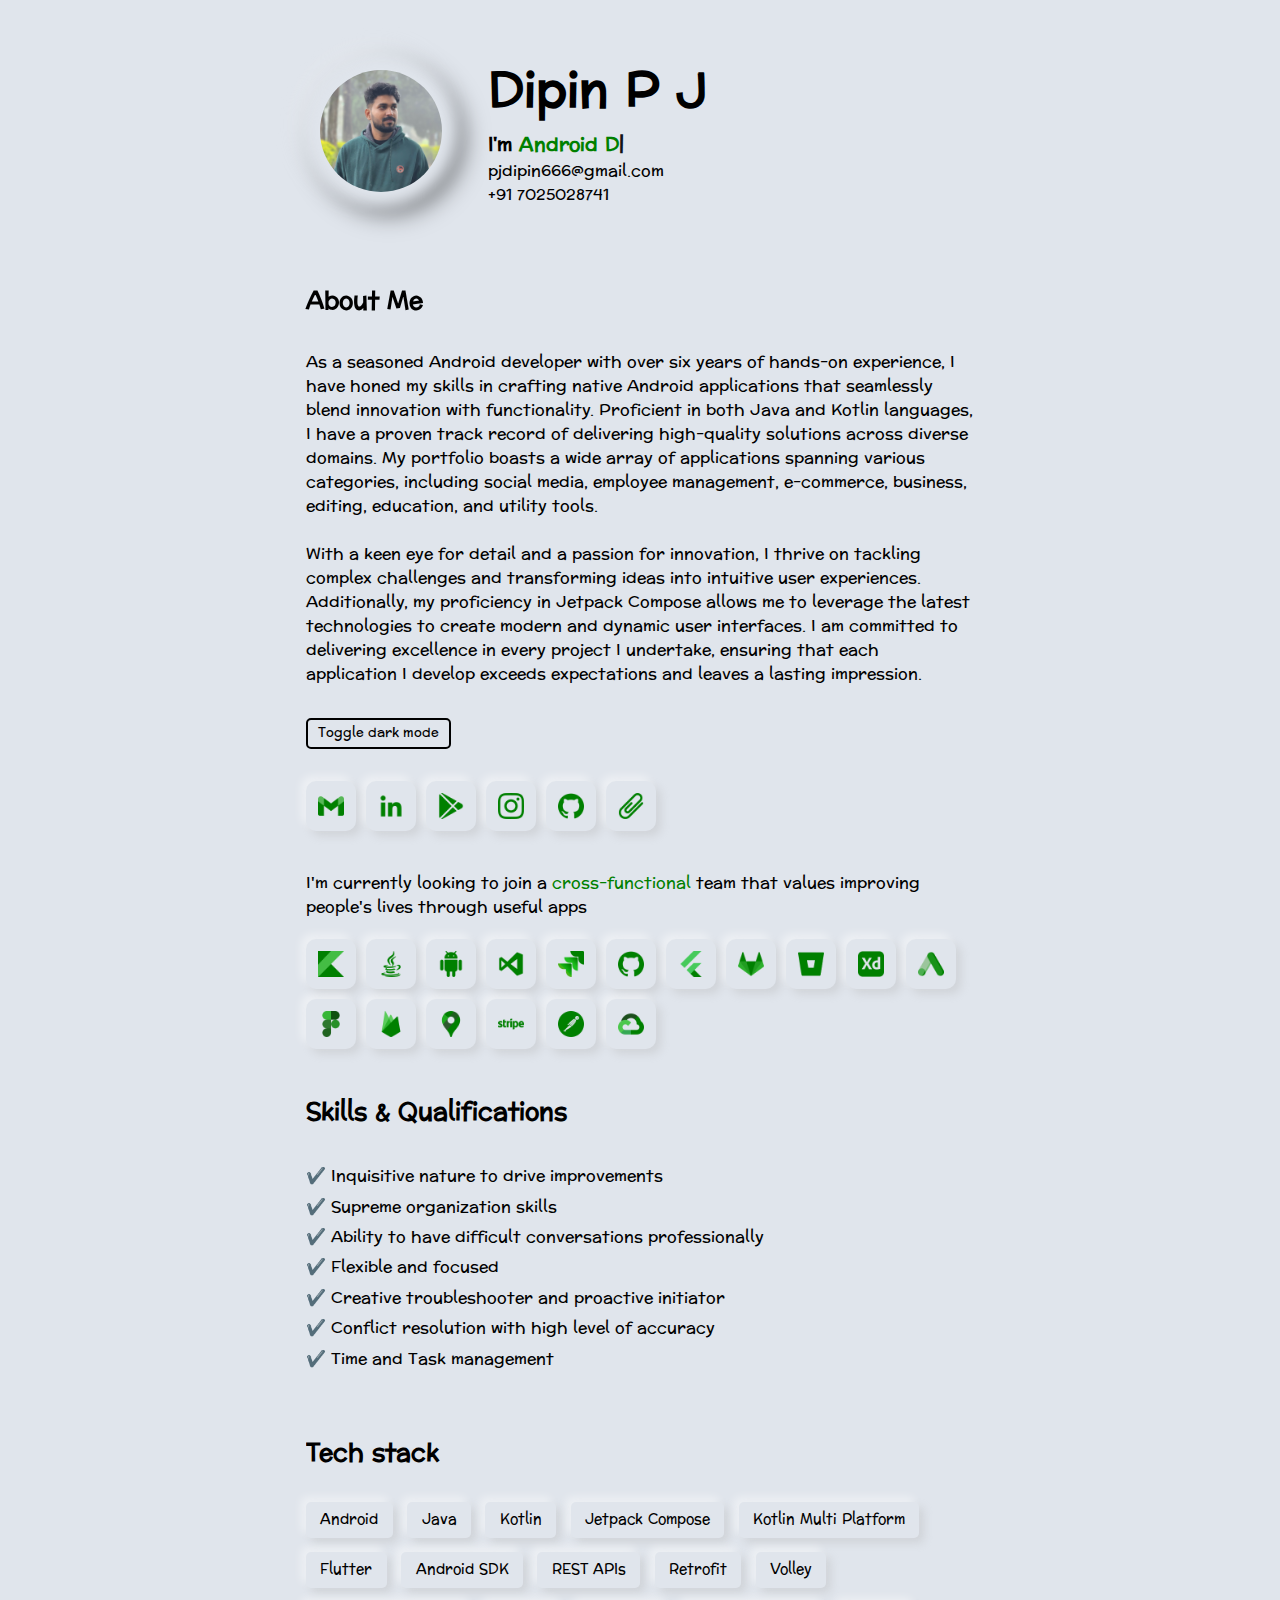
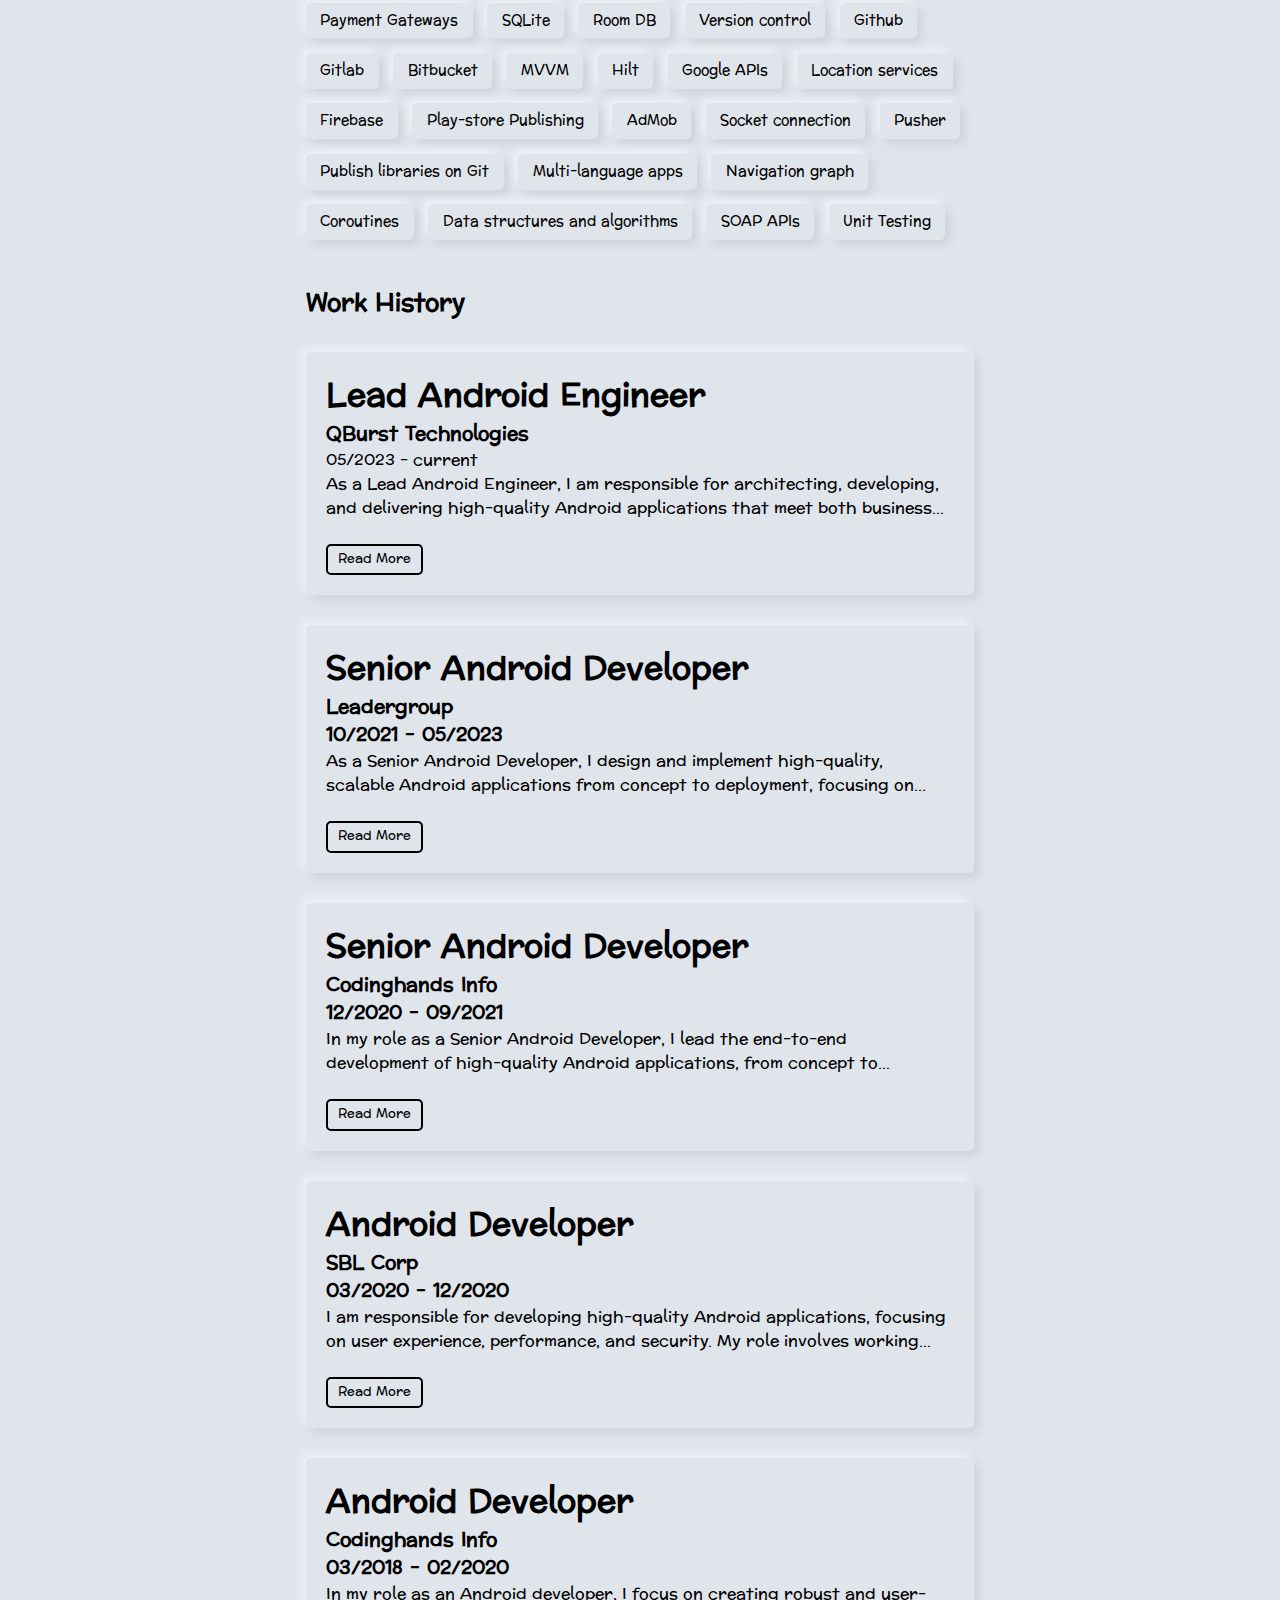
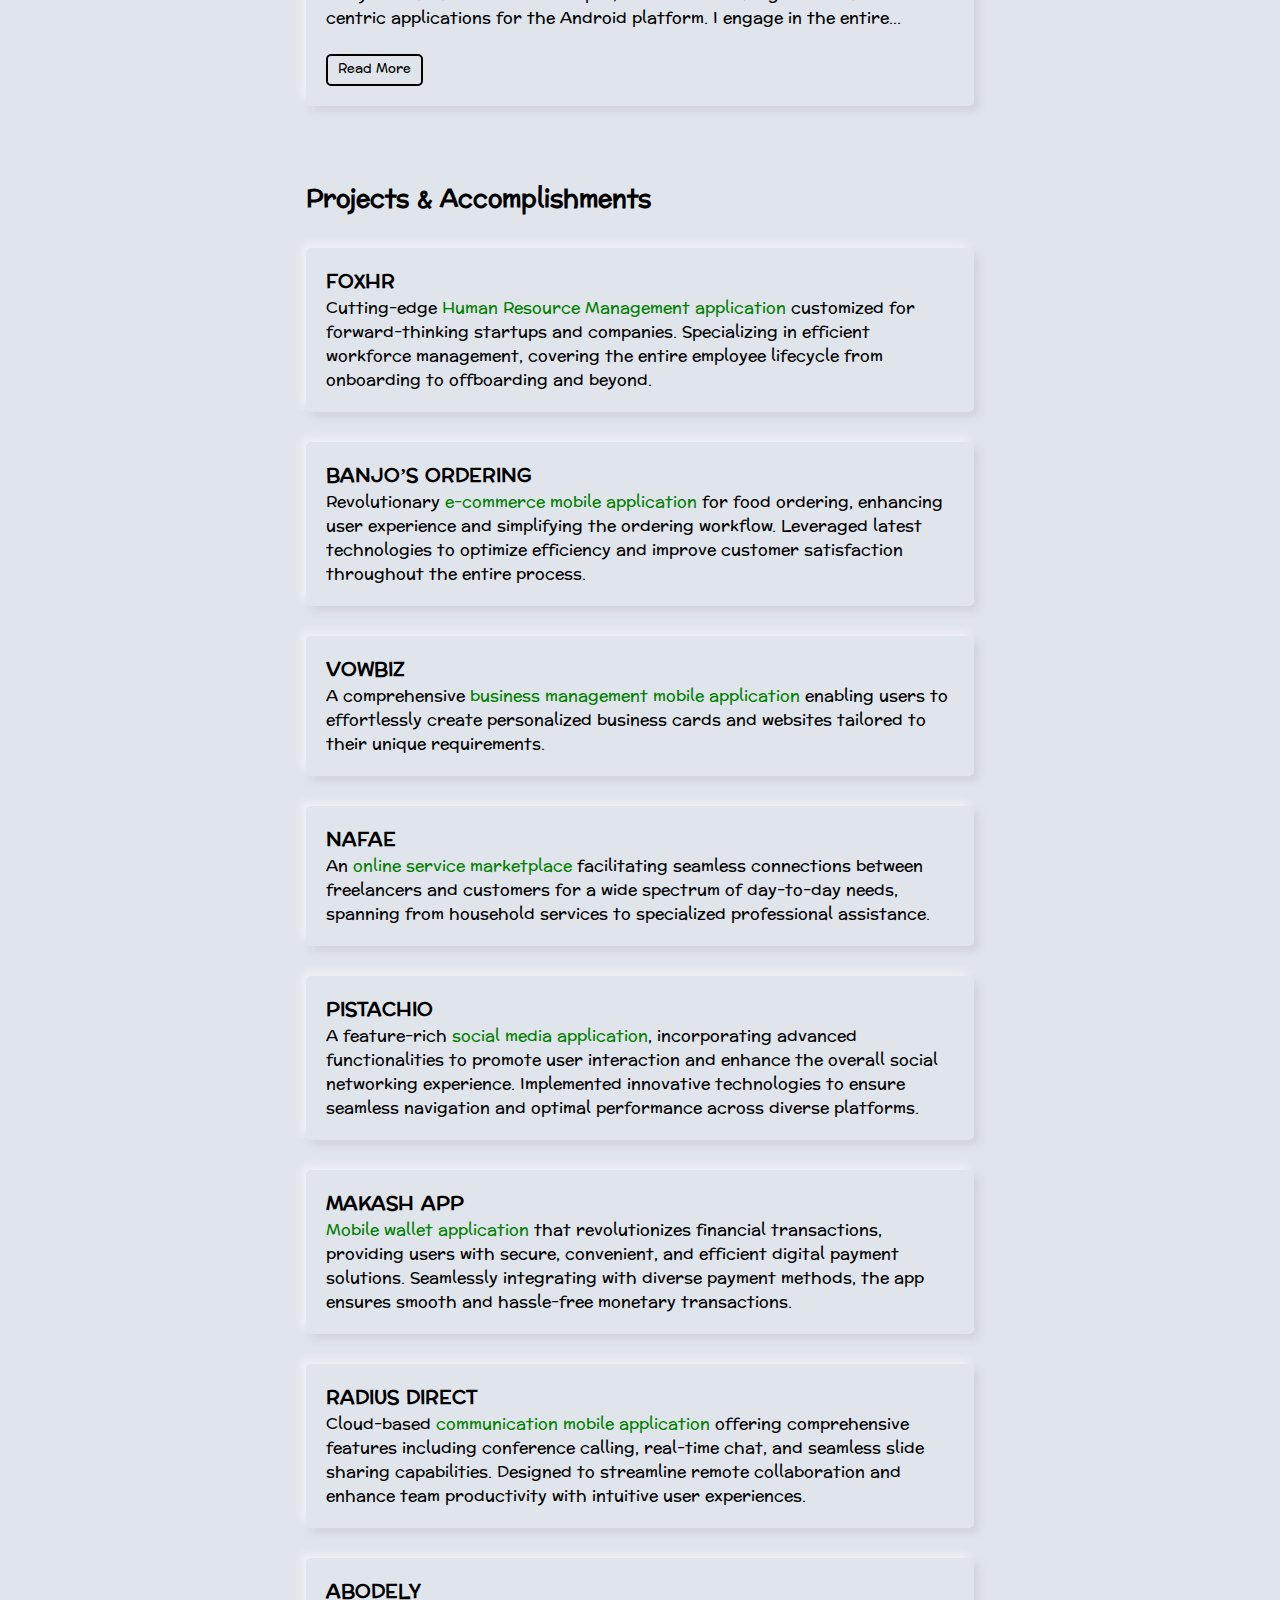
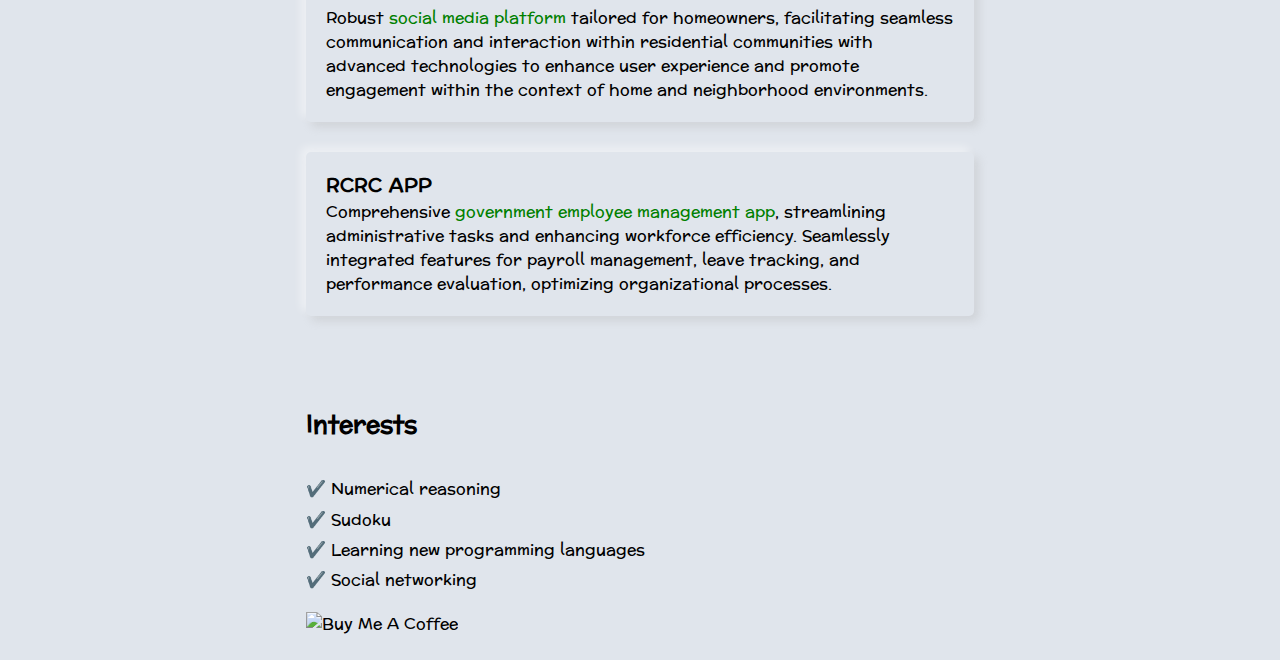
==== commit 6cfad147: "Your comment" ====
--- a/index.html
+++ b/index.html
@@ -291,8 +291,8 @@
             <div class="work-history-container">
                 <div class="align-start-container">
                     <h1><black-text>Lead Android Engineer</black-text></h1>
-                    <h3><black-text>QBurst</black-text></h3>
-                    <h3><black-text>05/2023 - current</black-text></h3>
+                    <h3><black-text>QBurst Technologies</black-text></h3>
+                    <h><black-text>05/2023 - current</black-text></h3>
                     <p class="truncate"><black-text>
                             As a Lead Android Engineer, I am responsible for architecting, developing, and delivering
                             high-quality Android applications that meet both business and user needs. I guide the
--- a/styles/main.css
+++ b/styles/main.css
@@ -26,8 +26,20 @@
     --card-shadow-dark2: rgba(80, 80, 80, 0.3);
 
 
-    /* --mainTextColor: var(--mainTextColor-dark);
-    --secondaryTextColor: var(--mainTextColor-dark);
+    /* --mainTextColor: var(--mainTextColor-light);
+    --secondaryTextColor: var(--secondaryTextColor-light);
+    --mainLinkColor: var(--mainLinkColor-dark);
+    --mainBorderColor: var(--mainBorderColor-dark);
+    --mainBgColor: var(--mainBgColor-light);
+    --themeOppoColor: var(--mainTextColor-light);
+    --mainCardColor: var(--mainCardColor-dark);
+    --cardShadowColor1: var(--card-shadow-light1);
+    --cardShadowColor2: var(--card-shadow-light2);
+    --neomorphicCardBg: var(--mainBgColor); */
+
+        
+    --mainTextColor: var(--mainTextColor-dark);
+    --secondaryTextColor: var(--secondaryTextColor-dark);
     --mainLinkColor: var(--mainLinkColor-dark);
     --mainBorderColor: var(--mainBorderColor-dark);
     --mainBgColor: var(--mainBgColor-dark);
@@ -35,14 +47,14 @@
     --mainCardColor: var(--mainCardColor-dark);
     --cardShadowColor1: var(--card-shadow-dark1);
     --cardShadowColor2: var(--card-shadow-dark2);
-    --neomorphicCardBg: var(--mainBgColor); */
+    --neomorphicCardBg: var(--mainBgColor);
 
     --mainTextColor: var(--mainTextColor-light);
     --secondaryTextColor: var(--secondaryTextColor-light);
-    --mainLinkColor: var(--mainLinkColor-light);
-    --mainBorderColor: var(--mainBorderColor-light);
+    --mainLinkColor: var(--mainLinkColor-dark);
+    --mainBorderColor: var(--mainBorderColor-dark);
     --mainBgColor: var(--mainBgColor-light);
-    --themeOppoColor: var(--mainTextColor-dark);
+    --themeOppoColor: var(--mainTextColor-light);
     --mainCardColor: var(--mainCardColor-dark);
     --cardShadowColor1: var(--card-shadow-light1);
     --cardShadowColor2: var(--card-shadow-light2);
@@ -50,8 +62,34 @@
 
 }
 
+.dark-mode {
+    /* --mainTextColor: var(--mainTextColor-light);
+    --secondaryTextColor: var(--secondaryTextColor-light);
+    --mainLinkColor: var(--mainLinkColor-dark);
+    --mainBorderColor: var(--mainBorderColor-dark);
+    --mainBgColor: var(--mainBgColor-light);
+    --themeOppoColor: var(--mainTextColor-light);
+    --mainCardColor: var(--mainCardColor-dark);
+    --cardShadowColor1: var(--card-shadow-light1);
+    --cardShadowColor2: var(--card-shadow-light2);
+    --neomorphicCardBg: var(--mainBgColor); */
+    --mainTextColor: var(--mainTextColor-dark);
+    --secondaryTextColor: var(--secondaryTextColor-dark);
+    --mainLinkColor: var(--mainLinkColor-dark);
+    --mainBorderColor: var(--mainBorderColor-dark);
+    --mainBgColor: var(--mainBgColor-dark);
+    --themeOppoColor: var(--mainTextColor-dark);
+    --mainCardColor: var(--mainCardColor-dark);
+    --cardShadowColor1: var(--card-shadow-dark1);
+    --cardShadowColor2: var(--card-shadow-dark2);
+    --neomorphicCardBg: var(--mainBgColor);
+
+}
+
+
 .white-mode {
-        --mainTextColor: var(--mainTextColor-dark);
+
+    --mainTextColor: var(--mainTextColor-dark);
     --secondaryTextColor: var(--mainTextColor-dark);
     --mainLinkColor: var(--mainLinkColor-dark);
     --mainBorderColor: var(--mainBorderColor-dark);
@@ -62,32 +100,6 @@
     --cardShadowColor2: var(--card-shadow-dark2);
     --neomorphicCardBg: var(--mainBgColor);
 
-
-    /* --mainTextColor: var(--mainTextColor-light);
-    --secondaryTextColor: var(--secondaryTextColor-light);
-    --mainLinkColor: var(--mainLinkColor-light);
-    --mainBorderColor: var(--mainBorderColor-light);
-    --mainBgColor: var(--mainBgColor-light);
-    --themeOppoColor: var(--mainTextColor-dark);
-    --mainCardColor: var(--mainCardColor-dark);
-    --cardShadowColor1: var(--card-shadow-light1);
-    --cardShadowColor2: var(--card-shadow-light2);
-    --neomorphicCardBg: var(--mainBgColor); */
-
-}
-
-
-.dark-mode {
-    --mainTextColor: var(--mainTextColor-dark);
-    --secondaryTextColor: var(--secondaryTextColor-dark);
-    --mainLinkColor: var(--mainLinkColor-dark);
-    --mainBorderColor: var(--mainBorderColor-dark);
-    --mainBgColor: var(--mainBgColor-dark);
-    --themeOppoColor: var(--mainTextColor-dark);
-    --mainCardColor: var(--mainCardColor-dark);
-    --cardShadowColor1: var(--card-shadow-light1);
-    --cardShadowColor2: var(--card-shadow-light2);
-    --neomorphicCardBg: var(--mainBgColor);
 }
 
 
@@ -181,10 +193,6 @@
     width: 150px;
     height: 150px;
     object-fit: cover;
-    border-radius: 20%;
-    -moz-border-radius: 20%;
-    -webkit-border-radius: 20%;
-    box-shadow: 0 5px 5px rgba(255, 255, 255, 0.1);
 }
 
 #email {
@@ -199,7 +207,7 @@
 .transparent-button {
     background-color: transparent; /* Transparent background */
     border: 2px solid var(--mainTextColor); /* Border color */
-    color: green; /* Text color */
+    color: var(--mainTextColor); /* Text color */
     padding: 4px 10px;
     font-size: 13px; /* Font size */
     cursor: pointer; /* Pointer cursor on hover */
@@ -207,10 +215,6 @@
     transition: background-color 0.3s, color 0.3s; /* Smooth transitions */
 }
 
-.transparent-button:hover {
-    background-color: var(--mainBgColor); /* Change background on hover */
-    color: white; /* Change text color on hover */
-}
 
 #socials--list {
     display: flex;
@@ -769,4 +773,8 @@
 		width: 150px;
 		height: 150px;
 	}
+}
+
+@media (prefers-color-scheme: dark) {
+   
 }